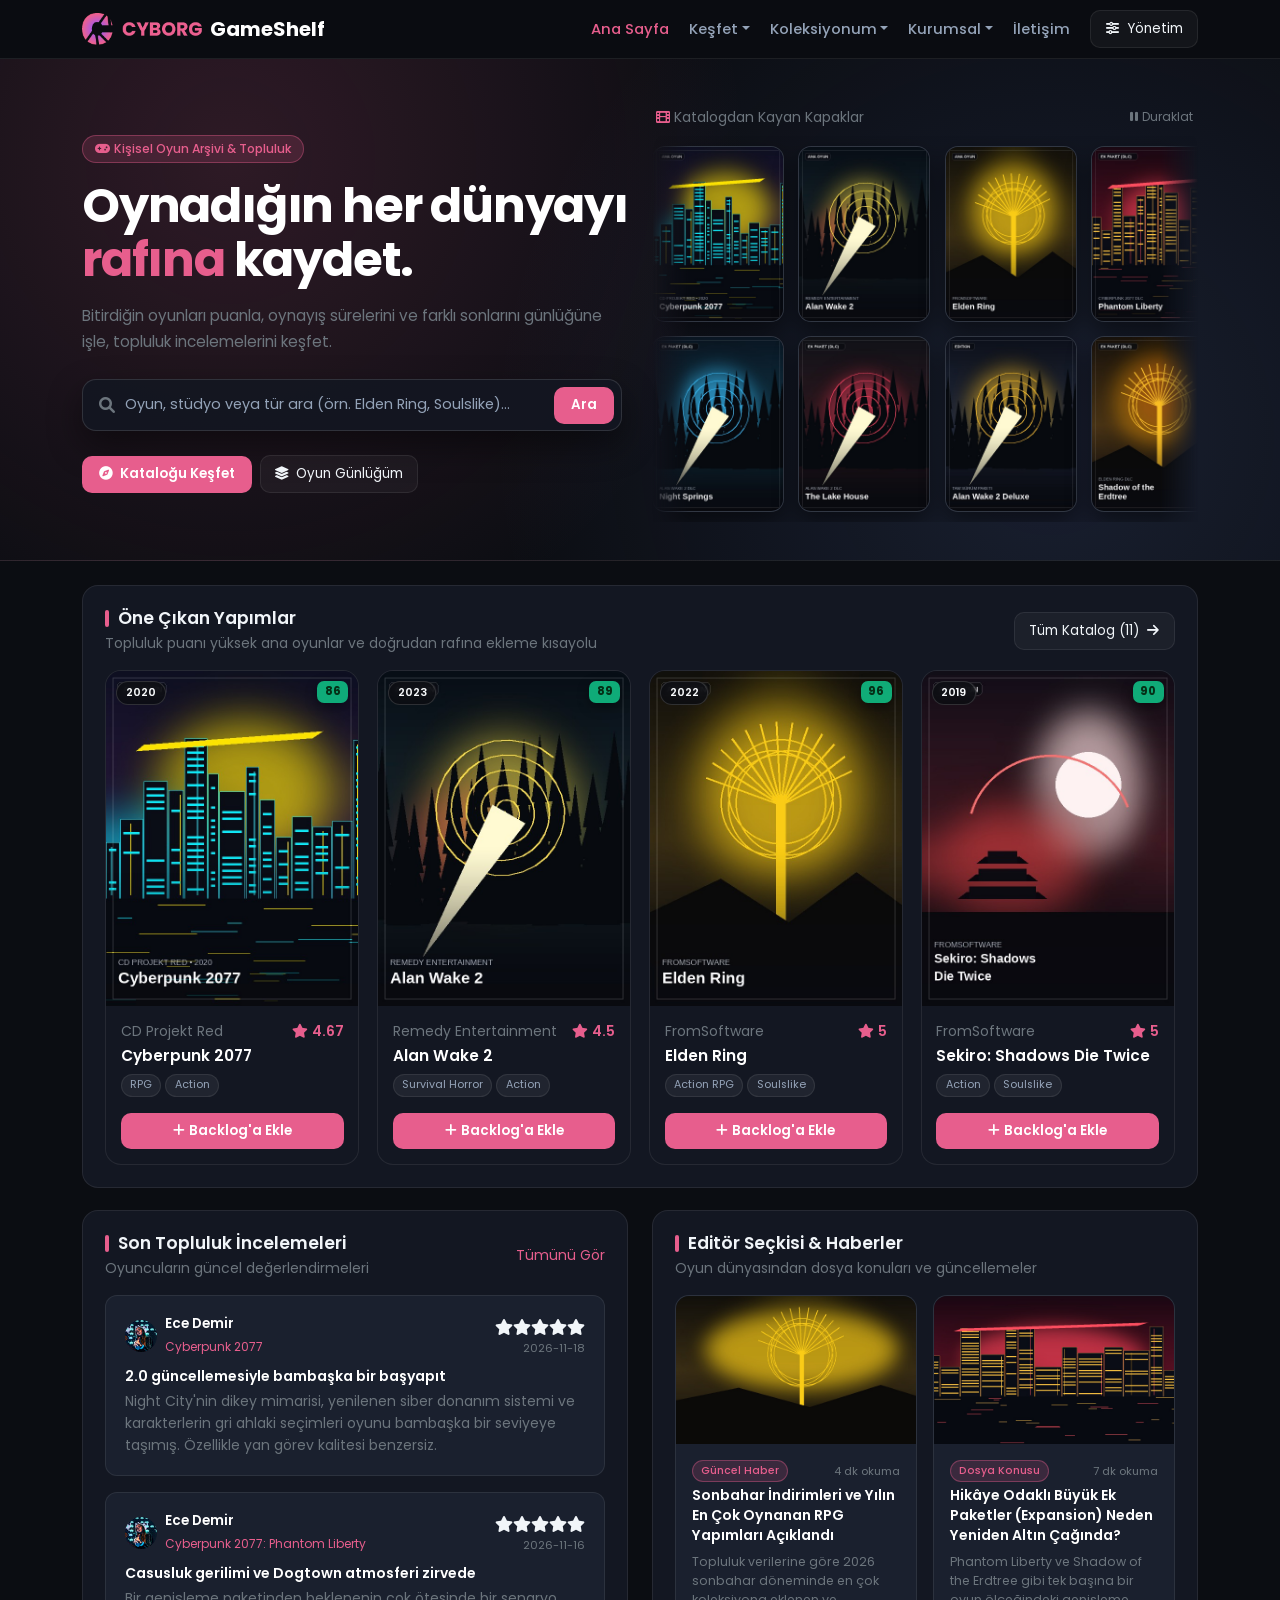
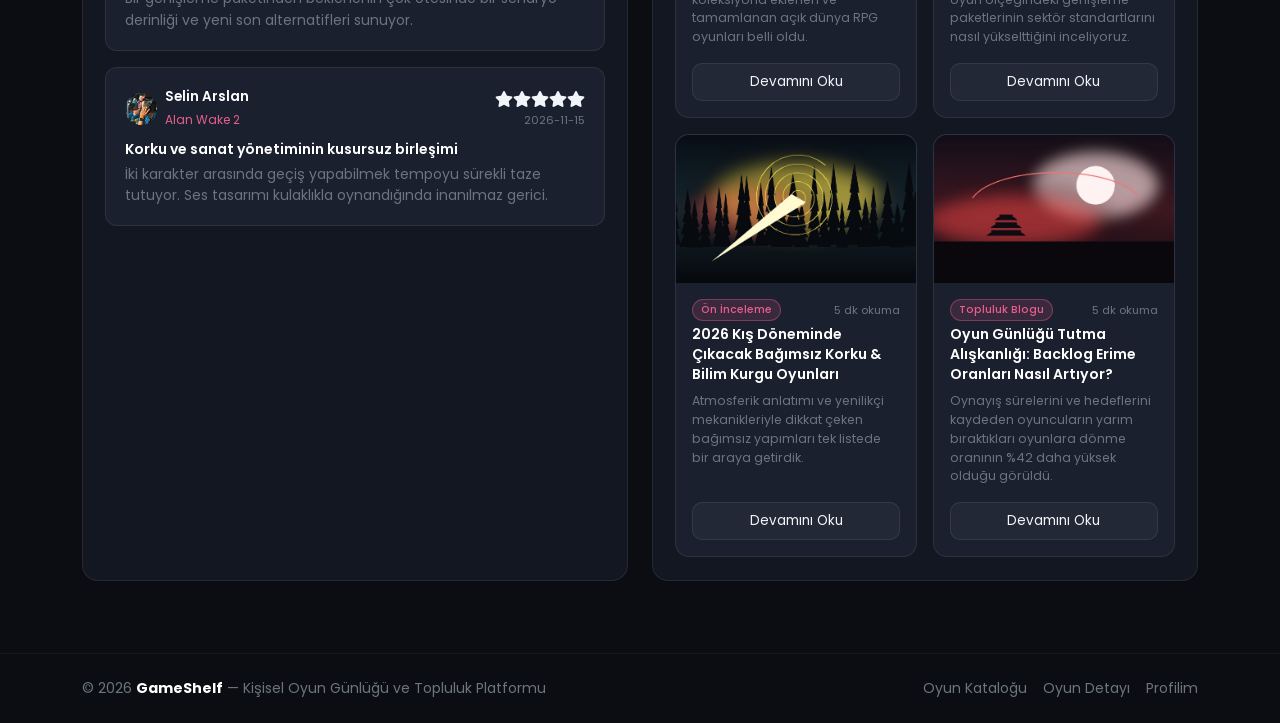
==== index.html @ 97d398b5 "v2.0: Add homepage with sliding game covers and interactive game catalog (browse) -Built the homepag" ====
<!DOCTYPE html>
<html lang="tr">
<head>
  <meta charset="UTF-8" />
  <meta name="viewport" content="width=device-width, initial-scale=1.0" />
  <title>GameShelf — Kişisel Oyun Günlüğü ve Keşif Platformu</title>
  <link rel="preconnect" href="https://fonts.googleapis.com" />
  <link rel="preconnect" href="https://fonts.gstatic.com" crossorigin />
  <link href="https://fonts.googleapis.com/css2?family=Poppins:wght@300;400;500;600;700&display=swap" rel="stylesheet" />
  <link rel="stylesheet" href="vendor/bootstrap/css/bootstrap.min.css" />
  <link rel="stylesheet" href="assets/css/fontawesome.css" />
  <link rel="stylesheet" href="css/gameshelf.css" />
</head>
<body class="gs-body">

  <!-- Üst Navigasyon (Tüm Sayfalarla Birebir Uyumlu) -->
  <nav class="navbar navbar-expand-lg gs-navbar">
    <div class="container">
      <a class="navbar-brand d-flex align-items-center gap-2 text-white fw-bold" href="index.html">
        <img src="assets/images/logo.png" alt="GameShelf" style="height: 32px;" />
        <span>GameShelf</span>
      </a>
      <button class="navbar-toggler border-secondary" type="button" data-bs-toggle="collapse" data-bs-target="#gsMainNav">
        <i class="fa fa-bars text-white"></i>
      </button>
      <div class="collapse navbar-collapse" id="gsMainNav">
        <ul class="navbar-nav ms-auto align-items-lg-center gap-lg-1">
          <li class="nav-item"><a class="nav-link active" href="index.html">Ana Sayfa</a></li>

          <li class="nav-item dropdown">
            <a class="nav-link dropdown-toggle" href="#" role="button" data-bs-toggle="dropdown">Keşfet</a>
            <ul class="dropdown-menu">
              <li><a class="dropdown-item" href="browse.html">Oyun Kataloğu</a></li>
              <li><a class="dropdown-item" href="details.html?id=1">Oyun Detay Örneği</a></li>
              <li><a class="dropdown-item" href="statistics.html">Platform İstatistikleri</a></li>
            </ul>
          </li>

          <li class="nav-item dropdown">
            <a class="nav-link dropdown-toggle" href="#" role="button" data-bs-toggle="dropdown">Koleksiyonum</a>
            <ul class="dropdown-menu">
              <li><a class="dropdown-item" href="profile.html?tab=games">Oyun Rafım (Kapaklar)</a></li>
              <li><a class="dropdown-item" href="profile.html">Profilim & İstatistikler</a></li>
            </ul>
          </li>

          <li class="nav-item dropdown">
            <a class="nav-link dropdown-toggle" href="#" role="button" data-bs-toggle="dropdown">Kurumsal</a>
            <ul class="dropdown-menu">
              <li><a class="dropdown-item" href="about.html">Hakkımızda</a></li>
              <li><a class="dropdown-item" href="mission-vision.html">Misyon & Vizyon</a></li>
              <li><a class="dropdown-item" href="announcements.html">Duyurular</a></li>
            </ul>
          </li>

          <li class="nav-item"><a class="nav-link" href="contact.html">İletişim</a></li>
          <li class="nav-item ms-lg-2">
            <a class="btn btn-sm gs-btn-outline" href="admin/index.html"><i class="fa fa-sliders me-1"></i> Yönetim</a>
          </li>
        </ul>
      </div>
    </div>
  </nav>

  <!-- HERO + KAYAN OYUN KAPAKLARI VİTRİNİ -->
  <header class="gs-home-hero">
    <div class="container">
      <div class="row align-items-center g-4">
        <!-- Sol Kolon: Başlık, Arama & Aksiyonlar -->
        <div class="col-lg-6">
          <span class="gs-badge-accent mb-3 d-inline-block">
            <i class="fa fa-gamepad me-1"></i>Kişisel Oyun Arşivi & Topluluk
          </span>
          <h1 class="gs-home-hero-title mb-3">
            Oynadığın her dünyayı <span>rafına</span> kaydet.
          </h1>
          <p class="text-secondary mb-4" style="font-size: 0.96rem; line-height: 1.7; max-width: 520px;">
            Bitirdiğin oyunları puanla, oynayış sürelerini ve farklı sonlarını günlüğüne işle, topluluk incelemelerini keşfet.
          </p>

          <!-- Hızlı Katalog Arama Çubuğu -->
          <form id="homeSearchForm" class="gs-home-search-bar mb-4">
            <i class="fa fa-search text-secondary"></i>
            <input type="text" id="homeSearchInput" placeholder="Oyun, stüdyo veya tür ara (örn. Elden Ring, Soulslike)..." />
            <button type="submit" class="btn btn-sm gs-btn-primary">Ara</button>
          </form>

          <div class="d-flex flex-wrap align-items-center gap-2">
            <a href="browse.html" class="btn gs-btn-primary">
              <i class="fa fa-compass me-2"></i>Kataloğu Keşfet
            </a>
            <a href="profile.html" class="btn gs-btn-outline">
              <i class="fa fa-layer-group me-2"></i>Oyun Günlüğüm
            </a>
          </div>
        </div>

        <!-- Sağ Kolon: Çift Sıralı Sürekli Kayan Oyun Kapakları (Sliding Covers) -->
        <div class="col-lg-6">
          <div class="d-flex justify-content-between align-items-center mb-2 px-1">
            <span class="small text-secondary"><i class="fa fa-film me-1" style="color:var(--gs-accent);"></i>Katalogdan Kayan Kapaklar</span>
            <button type="button" class="btn btn-sm btn-link text-secondary text-decoration-none p-0" id="toggleMarqueeBtn" style="font-size: 0.76rem;">
              <i class="fa fa-pause me-1"></i>Duraklat
            </button>
          </div>
          <div class="gs-marquee-showcase" id="homeMarqueeShowcase" aria-label="Kayan Oyun Kapakları">
            <div class="gs-marquee-row gs-marquee-track-left" id="marqueeRowTop"></div>
            <div class="gs-marquee-row gs-marquee-track-right" id="marqueeRowBottom"></div>
          </div>
        </div>
      </div>
    </div>
  </header>

  <!-- ANA İÇERİK -->
  <main class="container py-4">

    <!-- 1. Öne Çıkan Ana Oyunlar -->
    <section class="gs-card">
      <div class="d-flex flex-wrap justify-content-between align-items-center gap-2 mb-3">
        <div>
          <h2 class="gs-section-title mb-0">Öne Çıkan Yapımlar</h2>
          <div class="small text-secondary mt-1">Topluluk puanı yüksek ana oyunlar ve doğrudan rafına ekleme kısayolu</div>
        </div>
        <a href="browse.html" class="btn btn-sm gs-btn-outline">
          Tüm Katalog (<span id="homeTotalCatalogCount">11</span>) <i class="fa fa-arrow-right ms-1"></i>
        </a>
      </div>
      <div id="homeFeaturedGamesGrid" class="gs-catalog-grid"></div>
    </section>

    <!-- 2. Son Topluluk İncelemeleri & Güncel Haberler -->
    <div class="row g-4">
      <!-- Son Topluluk İncelemeleri -->
      <div class="col-lg-6">
        <section class="gs-card h-100 mb-0">
          <div class="d-flex justify-content-between align-items-center mb-3">
            <div>
              <h2 class="gs-section-title mb-0">Son Topluluk İncelemeleri</h2>
              <div class="small text-secondary mt-1">Oyuncuların güncel değerlendirmeleri</div>
            </div>
            <a href="details.html?id=1#reviewsSection" class="small text-decoration-none" style="color: var(--gs-accent);">Tümünü Gör</a>
          </div>
          <div id="homeRecentReviewsList" class="d-flex flex-column gap-3"></div>
        </section>
      </div>

      <!-- Oyun Dünyasından Haberler & Bloglar -->
      <div class="col-lg-6">
        <section class="gs-card h-100 mb-0">
          <div class="d-flex justify-content-between align-items-center mb-3">
            <div>
              <h2 class="gs-section-title mb-0">Editör Seçkisi & Haberler</h2>
              <div class="small text-secondary mt-1">Oyun dünyasından dosya konuları ve güncellemeler</div>
            </div>
          </div>
          <div id="homeNewsGrid" class="row g-3"></div>
        </section>
      </div>
    </div>
  </main>

  <!-- Haber / Makale Okuma Modalı -->
  <div class="gs-journal-backdrop" id="homeArticleBackdrop"></div>
  <section class="gs-journal-overlay" id="homeArticleOverlay" aria-hidden="true" style="max-width: 660px;">
    <div class="d-flex justify-content-between align-items-start gap-3 mb-3 pb-2 border-bottom border-secondary border-opacity-25">
      <div>
        <span class="gs-badge-accent mb-2 d-inline-block" id="homeArticleTag">Haber</span>
        <h2 class="h5 fw-bold text-white mb-1" id="homeArticleTitle">Başlık</h2>
        <div class="small text-secondary" id="homeArticleMeta"></div>
      </div>
      <button type="button" class="btn btn-sm gs-btn-outline" id="closeHomeArticleBtn">
        <i class="fa fa-times"></i>
      </button>
    </div>
    <img id="homeArticleImg" src="" alt="" class="w-100 rounded-3 mb-3" style="max-height: 230px; object-fit: cover;" />
    <p class="text-light small mb-0" style="line-height: 1.75;" id="homeArticleBody"></p>
  </section>

  <!-- Alt Bilgi -->
  <footer class="border-top border-secondary border-opacity-10 py-4 mt-5">
    <div class="container d-flex flex-wrap justify-content-between align-items-center gap-2 small text-secondary">
      <div>© 2026 <strong class="text-white">GameShelf</strong> — Kişisel Oyun Günlüğü ve Topluluk Platformu</div>
      <div class="d-flex gap-3">
        <a href="browse.html" class="text-secondary text-decoration-none">Oyun Kataloğu</a>
        <a href="details.html?id=1" class="text-secondary text-decoration-none">Oyun Detayı</a>
        <a href="profile.html" class="text-secondary text-decoration-none">Profilim</a>
      </div>
    </div>
  </footer>

  <script src="vendor/bootstrap/js/bootstrap.min.js"></script>
  <script src="js/services/gameShelfService.js"></script>
  <script>
    (async function initHomePage() {
      const STATUS_LABELS = {
        playing: "Playing",
        completed: "Completed",
        backlog: "Backlog",
        dropped: "Dropped"
      };

      function escapeHtml(str) {
        if (!str) return "";
        return String(str)
          .replace(/&/g, "&amp;")
          .replace(/</g, "&lt;")
          .replace(/>/g, "&gt;")
          .replace(/"/g, "&quot;");
      }

      function renderStars(score) {
        if (score === null || score === undefined) return "";
        const full = Math.floor(score);
        const half = score - full >= 0.5 ? 1 : 0;
        const empty = 5 - full - half;
        let html = '<span class="gs-stars">';
        for (let i = 0; i < full; i++) html += '<i class="fas fa-star"></i>';
        if (half) html += '<i class="fas fa-star-half-alt"></i>';
        for (let i = 0; i < empty; i++) html += '<i class="far fa-star"></i>';
        html += "</span>";
        return html;
      }

      function buildMarqueeCards(gamesList) {
        // Duplicate list twice for seamless -50% infinite loop
        const doubled = [...gamesList, ...gamesList];
        return doubled
          .map(
            (g) => `
            <a href="details.html?id=${g.id}" class="gs-marquee-cover-card" title="${escapeHtml(g.title)}">
              <img src="${g.coverImage}" alt="${escapeHtml(g.title)}" />
              <div class="gs-marquee-cover-caption">${escapeHtml(g.title)}</div>
            </a>
          `
          )
          .join("");
      }

      async function renderHome() {
        const { games, reviews, news } = await GameShelfService.getCatalogData();
        document.getElementById("homeTotalCatalogCount").textContent = games.length;

        // 1. Sliding Game Covers (Dual opposing rows)
        const topGames = games.slice(0, 6);
        const bottomGames = [...games.slice(5), ...games.slice(0, 5)];
        document.getElementById("marqueeRowTop").innerHTML = buildMarqueeCards(topGames);
        document.getElementById("marqueeRowBottom").innerHTML = buildMarqueeCards(bottomGames);

        // 2. Featured Base Games
        const featured = games.filter((g) => g.entryType === "base");
        const featuredGrid = document.getElementById("homeFeaturedGamesGrid");
        featuredGrid.innerHTML = featured
          .map((g) => {
            const genresHtml = (g.genres || [])
              .slice(0, 2)
              .map((gen) => `<span class="gs-badge-neutral" style="font-size:0.68rem; padding:0.14rem 0.52rem;">${escapeHtml(gen)}</span>`)
              .join("");
            const actionBtn = g.collectionStatus
              ? `<a href="profile.html" class="btn btn-sm gs-btn-outline w-100 mt-auto"><i class="fa fa-check me-1 text-success"></i>Rafta: ${STATUS_LABELS[g.collectionStatus] || g.collectionStatus}</a>`
              : `<button type="button" class="btn btn-sm gs-btn-primary w-100 mt-auto" data-quick-backlog="${g.id}"><i class="fa fa-plus me-1"></i>Backlog'a Ekle</button>`;

            return `
              <article class="gs-catalog-card">
                <a href="details.html?id=${g.id}" class="gs-catalog-poster-wrap">
                  <img src="${g.coverImage}" alt="${escapeHtml(g.title)}" />
                  <div class="gs-catalog-top-badges">
                    <span class="gs-catalog-type-pill">${g.releaseYear || ""}</span>
                    ${g.metacritic ? `<span class="gs-catalog-mc-pill">${g.metacritic}</span>` : ""}
                  </div>
                </a>
                <div class="gs-catalog-body">
                  <div class="d-flex justify-content-between align-items-center gap-1 mb-1">
                    <span class="small text-secondary text-truncate">${escapeHtml(g.studio || "")}</span>
                    ${g.communityAverage ? `<span class="small fw-semibold" style="color:var(--gs-accent);"><i class="fa fa-star me-1"></i>${g.communityAverage}</span>` : ""}
                  </div>
                  <a href="details.html?id=${g.id}" class="gs-catalog-title mb-2">${escapeHtml(g.title)}</a>
                  <div class="d-flex flex-wrap gap-1 mb-3">${genresHtml}</div>
                  ${actionBtn}
                </div>
              </article>
            `;
          })
          .join("");

        // 3. Recent Community Reviews
        const reviewsList = document.getElementById("homeRecentReviewsList");
        reviewsList.innerHTML = reviews
          .slice(0, 3)
          .map((rev) => {
            const gTitle = rev.game ? rev.game.title : "Oyun";
            const gLink = rev.game ? `details.html?id=${rev.game.id}` : "#";
            return `
              <article class="gs-review-card">
                <div class="d-flex justify-content-between align-items-center gap-2 mb-2">
                  <div class="d-flex align-items-center gap-2">
                    <img src="${rev.authorAvatar || "assets/images/avatar-01.jpg"}" alt="" style="width:32px; height:32px; border-radius:50%; object-fit:cover;" />
                    <div>
                      <div class="fw-semibold text-white" style="font-size:0.84rem;">${escapeHtml(rev.authorName)}</div>
                      <a href="${gLink}" class="small text-decoration-none" style="color:var(--gs-accent); font-size:0.75rem;">${escapeHtml(gTitle)}</a>
                    </div>
                  </div>
                  <div class="text-end">
                    ${rev.rating !== null ? renderStars(rev.rating) : ""}
                    <div class="text-secondary" style="font-size:0.7rem;">${escapeHtml(rev.createdAt)}</div>
                  </div>
                </div>
                ${rev.title ? `<div class="fw-semibold text-white small mb-1">${escapeHtml(rev.title)}</div>` : ""}
                <p class="small text-secondary mb-0" style="line-height:1.55;">${escapeHtml(rev.content || "")}</p>
              </article>
            `;
          })
          .join("");

        // 4. News / Editor Picks
        const newsGrid = document.getElementById("homeNewsGrid");
        newsGrid.innerHTML = news
          .slice(0, 4)
          .map(
            (item, idx) => `
            <div class="col-sm-6">
              <article class="gs-news-card">
                <img src="${item.image}" alt="${escapeHtml(item.title)}" />
                <div class="p-3 d-flex flex-column flex-grow-1">
                  <div class="d-flex justify-content-between align-items-center gap-1 mb-1">
                    <span class="gs-badge-accent" style="font-size:0.66rem; padding:0.14rem 0.5rem;">${escapeHtml(item.category)}</span>
                    <span class="text-secondary" style="font-size:0.7rem;">${escapeHtml(item.readTime || "")}</span>
                  </div>
                  <h3 class="h6 fw-semibold text-white mb-2" style="font-size:0.88rem; line-height:1.4;">${escapeHtml(item.title)}</h3>
                  <p class="small text-secondary mb-3 flex-grow-1" style="font-size:0.78rem; line-height:1.5;">${escapeHtml(item.excerpt || "")}</p>
                  <button type="button" class="btn btn-sm gs-btn-outline w-100" data-open-news="${idx}">Devamını Oku</button>
                </div>
              </article>
            </div>
          `
          )
          .join("");

        // News modal bindings
        const artBackdrop = document.getElementById("homeArticleBackdrop");
        const artOverlay = document.getElementById("homeArticleOverlay");
        function closeArt() {
          artBackdrop.classList.remove("active");
          artOverlay.classList.remove("active");
          artOverlay.setAttribute("aria-hidden", "true");
        }
        document.getElementById("closeHomeArticleBtn").addEventListener("click", closeArt);
        artBackdrop.addEventListener("click", closeArt);

        newsGrid.addEventListener("click", (e) => {
          const btn = e.target.closest("[data-open-news]");
          if (!btn) return;
          const article = news[Number(btn.dataset.openNews)];
          if (!article) return;
          document.getElementById("homeArticleTag").textContent = article.category;
          document.getElementById("homeArticleTitle").textContent = article.title;
          document.getElementById("homeArticleMeta").textContent = `${article.source} • ${article.date} • ${article.readTime}`;
          document.getElementById("homeArticleImg").src = article.image;
          document.getElementById("homeArticleBody").textContent = article.content || article.excerpt;
          artBackdrop.classList.add("active");
          artOverlay.classList.add("active");
          artOverlay.setAttribute("aria-hidden", "false");
        });
      }

      // Quick add to backlog from featured card
      document.getElementById("homeFeaturedGamesGrid").addEventListener("click", async (e) => {
        const btn = e.target.closest("[data-quick-backlog]");
        if (!btn) return;
        const gameId = Number(btn.dataset.quickBacklog);
        await GameShelfService.saveCollectionEntry(gameId, {
          status: "backlog",
          favorite: false,
          visibility: "public",
          notes: null
        });
        await renderHome();
      });

      // Pause / Resume Sliding Covers
      const marqueeShowcase = document.getElementById("homeMarqueeShowcase");
      const toggleMarqueeBtn = document.getElementById("toggleMarqueeBtn");
      toggleMarqueeBtn.addEventListener("click", () => {
        const paused = marqueeShowcase.classList.toggle("is-paused");
        toggleMarqueeBtn.innerHTML = paused
          ? '<i class="fa fa-play me-1"></i>Devam Et'
          : '<i class="fa fa-pause me-1"></i>Duraklat';
      });

      // Hero search submits directly to browse.html?q=...
      document.getElementById("homeSearchForm").addEventListener("submit", (e) => {
        e.preventDefault();
        const q = document.getElementById("homeSearchInput").value.trim();
        window.location.href = q ? `browse.html?q=${encodeURIComponent(q)}` : "browse.html";
      });

      await renderHome();
    })();
  </script>
</body>
</html>
---- css/gameshelf.css ----
:root {
  /* Sabit GameShelf Koyu Arayüz Kimliği */
  --gs-bg: #0b0d12;
  --gs-surface: #131722;
  --gs-surface-elevated: #1a202e;
  --gs-border: rgba(255, 255, 255, 0.08);
  --gs-text: #f1f5f9;
  --gs-text-muted: #94a3b8;

  /* Oyuna Özel Dinamik Renk Paleti (JS ile kapaktan güncellenir) */
  --gs-accent: #e75e8d;
  --gs-accent-rgb: 231, 94, 141;
  --gs-accent-contrast: #ffffff;
  --gs-secondary: #6c8eeb;
  --gs-secondary-rgb: 108, 142, 235;
}

* {
  box-sizing: border-box;
}

body.gs-body {
  background-color: var(--gs-bg);
  color: var(--gs-text);
  font-family: 'Poppins', -apple-system, BlinkMacSystemFont, sans-serif;
  margin: 0;
  overflow-x: hidden;
}

/* Navigasyon ve Çok Seviyeli Menü (Ders Gereksinimi 9.2) */
.gs-navbar {
  background: rgba(11, 13, 18, 0.88);
  backdrop-filter: blur(14px);
  border-bottom: 1px solid var(--gs-border);
  position: sticky;
  top: 0;
  z-index: 1030;
}

.gs-navbar .nav-link {
  color: var(--gs-text-muted) !important;
  font-weight: 500;
  font-size: 0.92rem;
  transition: color 0.2s ease;
}

.gs-navbar .nav-link:hover,
.gs-navbar .nav-link.active {
  color: var(--gs-accent) !important;
}

.gs-navbar .dropdown-menu {
  background: var(--gs-surface-elevated);
  border: 1px solid var(--gs-border);
  border-radius: 12px;
  padding: 0.5rem;
}

.gs-navbar .dropdown-item {
  color: var(--gs-text);
  border-radius: 8px;
  font-size: 0.88rem;
  padding: 0.5rem 0.85rem;
}

.gs-navbar .dropdown-item:hover {
  background: rgba(var(--gs-accent-rgb), 0.16);
  color: var(--gs-accent);
}

/* Oyun Test Seçici Barı (Prototip Kolaylığı) */
.gs-game-switcher {
  background: var(--gs-surface);
  border-bottom: 1px solid var(--gs-border);
  padding: 0.55rem 0;
  font-size: 0.82rem;
}

.gs-switch-pill {
  background: var(--gs-surface-elevated);
  color: var(--gs-text-muted);
  border: 1px solid var(--gs-border);
  border-radius: 999px;
  padding: 0.25rem 0.85rem;
  cursor: pointer;
  transition: all 0.2s ease;
}

.gs-switch-pill.active,
.gs-switch-pill:hover {
  background: rgba(var(--gs-accent-rgb), 0.18);
  border-color: var(--gs-accent);
  color: var(--gs-accent);
}

/* HERO, WINDOWS SLIDESHOW & STORE LINKLI POSTER */
.gs-hero {
  position: relative;
  min-height: 390px;
  display: flex;
  align-items: flex-end;
  overflow: visible;
  border-bottom: 1px solid rgba(var(--gs-accent-rgb), 0.35);
  padding-top: 2.35rem;
  padding-bottom: 2.1rem;
  transition: min-height 0.55s cubic-bezier(0.22, 1, 0.36, 1),
              padding-top 0.55s cubic-bezier(0.22, 1, 0.36, 1),
              padding-bottom 0.55s cubic-bezier(0.22, 1, 0.36, 1);
  z-index: 10;
}

/* Mouse 1 saniye boyunca hero üzerinde tutulursa yukarı-aşağı genişler */
.gs-hero.is-expanded-hover {
  min-height: 555px;
  padding-top: 3.35rem;
  padding-bottom: 2.9rem;
}

.gs-hero-bg-clip {
  position: absolute;
  inset: 0;
  overflow: hidden;
  z-index: 1;
}

.gs-hero-bg {
  position: absolute;
  inset: -45px 0;
  will-change: transform;
  transform: translate3d(0, 0, 0);
  z-index: 1;
}

/* Windows Slayt Gösterisi: Normalde sabit, geçiş anında position X ile kayar */
.gs-hero-slide {
  position: absolute;
  inset: 0;
  background-size: cover;
  background-position: center 28%;
  background-repeat: no-repeat;
  filter: brightness(0.45) saturate(1.1);
  opacity: 0;
  transform: translate3d(0, 0, 0);
  pointer-events: none;
  z-index: 1;
}

.gs-hero-slide.is-current {
  opacity: 1;
  transform: translate3d(0, 0, 0);
  z-index: 2;
}

.gs-hero-slide.is-sliding {
  transition: transform 0.85s cubic-bezier(0.25, 0.9, 0.3, 1), opacity 0.85s ease;
}

.gs-hero.is-expanded-hover .gs-hero-slide {
  filter: brightness(0.64) saturate(1.15);
  transition: filter 0.45s ease;
}

.gs-hero.is-expanded-hover .gs-hero-slide.is-sliding {
  transition: transform 0.85s cubic-bezier(0.25, 0.9, 0.3, 1), opacity 0.85s ease, filter 0.45s ease;
}

/* Minimal Sağ ve Sol Geçiş Okları */
.gs-hero-arrow {
  position: absolute;
  top: 50%;
  transform: translateY(-50%);
  width: 36px;
  height: 52px;
  border: 1px solid rgba(255, 255, 255, 0.14);
  background: rgba(11, 13, 18, 0.36);
  backdrop-filter: blur(6px);
  color: rgba(255, 255, 255, 0.72);
  border-radius: 10px;
  display: flex;
  align-items: center;
  justify-content: center;
  font-size: 0.95rem;
  cursor: pointer;
  z-index: 5;
  opacity: 0.42;
  transition: opacity 0.25s ease, background-color 0.25s ease, border-color 0.25s ease, color 0.25s ease;
}

.gs-hero:hover .gs-hero-arrow {
  opacity: 0.88;
}

.gs-hero-arrow:hover {
  opacity: 1 !important;
  background: rgba(11, 13, 18, 0.8);
  border-color: var(--gs-accent);
  color: var(--gs-accent);
}

.gs-hero-arrow.prev {
  left: 0.85rem;
}

.gs-hero-arrow.next {
  right: 0.85rem;
}

.gs-hero-overlay {
  position: absolute;
  inset: 0;
  background:
    radial-gradient(circle at 22% 35%, rgba(var(--gs-accent-rgb), 0.25), transparent 58%),
    linear-gradient(180deg, rgba(11, 13, 18, 0.18) 0%, rgba(11, 13, 18, 0.74) 76%, var(--gs-bg) 100%);
  z-index: 2;
  pointer-events: none;
  transition: opacity 0.45s ease;
}

.gs-hero.is-expanded-hover .gs-hero-overlay {
  opacity: 0.72;
}

.gs-hero-content {
  position: relative;
  z-index: 4;
  width: 100%;
}

/* Oyun Adıyla Hizalı, Üzerine Gelince Store Linklerini Gösteren Kapak Posteri */
.gs-poster-overlap-col {
  position: relative;
  z-index: 15;
}

.gs-poster-wrapper {
  position: relative;
  margin-top: -10px;
  margin-bottom: -158px;
  width: 248px;
  max-width: 100%;
  aspect-ratio: 3 / 4;
  border-radius: 18px;
  overflow: hidden;
  border: 2px solid rgba(var(--gs-accent-rgb), 0.65);
  box-shadow:
    0 24px 54px rgba(0, 0, 0, 0.8),
    0 0 0 5px rgba(11, 13, 18, 0.74),
    0 0 34px rgba(var(--gs-accent-rgb), 0.26);
  background: var(--gs-surface);
  will-change: transform;
  transition: transform 0.35s ease, border-color 0.28s ease;
}

.gs-poster-img {
  width: 100%;
  height: 100%;
  object-fit: cover;
  display: block;
  transition: opacity 0.28s ease, filter 0.28s ease, transform 0.35s ease;
}

.gs-poster-wrapper:hover {
  border-color: var(--gs-accent);
}

.gs-poster-wrapper:hover .gs-poster-img {
  opacity: 0.24;
  filter: blur(1.5px) brightness(0.6);
  transform: scale(1.03);
}

/* Kapak Posteri Üzerinde Yukarıdan Aşağıya Mağaza Linkleri */
.gs-poster-store-overlay {
  position: absolute;
  inset: 0;
  display: flex;
  flex-direction: column;
  justify-content: center;
  align-items: stretch;
  gap: 0.48rem;
  padding: 1rem;
  background: linear-gradient(180deg, rgba(11, 13, 18, 0.55) 0%, rgba(11, 13, 18, 0.82) 100%);
  opacity: 0;
  visibility: hidden;
  transform: translateY(-6px);
  transition: opacity 0.26s ease, visibility 0.26s ease, transform 0.26s ease;
  z-index: 3;
}

.gs-poster-wrapper:hover .gs-poster-store-overlay {
  opacity: 1;
  visibility: visible;
  transform: translateY(0);
}

.gs-store-overlay-title {
  font-size: 0.7rem;
  text-transform: uppercase;
  letter-spacing: 0.08em;
  color: var(--gs-text-muted);
  text-align: center;
  margin-bottom: 0.15rem;
}

.gs-store-link-btn {
  display: flex;
  align-items: center;
  justify-content: center;
  gap: 0.55rem;
  padding: 0.46rem 0.75rem;
  border-radius: 10px;
  background: rgba(255, 255, 255, 0.08);
  border: 1px solid rgba(255, 255, 255, 0.16);
  color: #f8fafc;
  font-size: 0.8rem;
  font-weight: 500;
  text-decoration: none;
  transition: background 0.2s ease, border-color 0.2s ease, color 0.2s ease, transform 0.16s ease;
}

.gs-store-link-btn:hover {
  background: var(--gs-accent);
  border-color: var(--gs-accent);
  color: var(--gs-accent-contrast);
  transform: translateY(-1px);
}

/* Poster Alt Yarısının Sağında Kalan Etiket + Tarih ve Sağ Aksiyon Şeridi */
.gs-subhero-strip {
  position: relative;
  z-index: 8;
  padding-top: 1.05rem;
  padding-bottom: 1.25rem;
  border-bottom: 1px solid var(--gs-border);
  background: linear-gradient(180deg, rgba(19, 23, 34, 0.58) 0%, rgba(11, 13, 18, 0) 100%);
}

.gs-subhero-inner {
  min-height: 122px;
  display: flex;
  flex-direction: column;
  justify-content: center;
}

/* Etiketler tarihe göre daha soluk ve küçük */
.gs-faded-tag {
  background: rgba(255, 255, 255, 0.025);
  color: rgba(154, 168, 188, 0.76);
  border: 1px solid rgba(255, 255, 255, 0.055);
  border-radius: 7px;
  padding: 0.15rem 0.48rem;
  font-size: 0.67rem;
  font-weight: 400;
  line-height: 1.3;
  letter-spacing: 0.01em;
  transition: border-color 0.2s ease, color 0.2s ease, background-color 0.2s ease;
}

.gs-faded-tag:hover {
  border-color: rgba(var(--gs-accent-rgb), 0.35);
  color: #dbe4f0;
  background: rgba(var(--gs-accent-rgb), 0.07);
}

.gs-faded-tag.is-genre {
  color: rgba(203, 213, 225, 0.82);
  border-color: rgba(var(--gs-accent-rgb), 0.18);
  background: rgba(var(--gs-accent-rgb), 0.05);
}

/* Etiketlerle karışmayan belirgin Tam Çıkış Tarihi satırı */
.gs-release-inline-bar {
  display: inline-flex;
  align-items: center;
  gap: 0.48rem;
  padding: 0.34rem 0.78rem;
  border-radius: 9px;
  background: rgba(255, 255, 255, 0.045);
  border: 1px solid rgba(var(--gs-accent-rgb), 0.28);
  font-size: 0.84rem;
  color: #cbd5e1;
  margin: 0.42rem 0;
}

.gs-release-inline-bar strong {
  color: #ffffff;
  font-weight: 600;
  letter-spacing: 0.01em;
}

/* Subhero Sağ Tarafındaki Minimal Puanlama & Aksiyon Kartı */
.gs-minimal-rating-card {
  background: var(--gs-surface);
  border: 1px solid var(--gs-border);
  border-radius: 14px;
  padding: 0.88rem 1.05rem;
}

.gs-rating-metrics {
  display: flex;
  align-items: center;
  justify-content: space-between;
  gap: 0.75rem;
  padding-bottom: 0.72rem;
  margin-bottom: 0.72rem;
  border-bottom: 1px solid var(--gs-border);
}

@media (max-width: 767.98px) {
  .gs-poster-wrapper {
    margin: 0 auto;
    width: 210px;
  }
  .gs-subhero-inner {
    min-height: auto;
  }
}

/* Hero içindeki kompakt Oyun Hakkında açıklaması */
.gs-hero-description {
  color: #dbe4f0;
  font-size: 0.93rem;
  line-height: 1.65;
  max-width: 620px;
  text-shadow: 0 1px 8px rgba(0, 0, 0, 0.65);
}

.gs-parent-game-pill {
  display: inline-flex;
  align-items: center;
  gap: 0.45rem;
  padding: 0.26rem 0.72rem;
  border-radius: 999px;
  background: rgba(11, 13, 18, 0.68);
  border: 1px solid rgba(var(--gs-accent-rgb), 0.45);
  color: #f8fafc;
  font-size: 0.76rem;
  text-decoration: none;
  margin-bottom: 0.6rem;
  transition: background 0.2s ease, border-color 0.2s ease;
}

.gs-parent-game-pill:hover {
  background: rgba(var(--gs-accent-rgb), 0.22);
  border-color: var(--gs-accent);
  color: #fff;
}

/* Hero Slideshow Gösterge Noktaları */
.gs-hero-dots {
  display: inline-flex;
  align-items: center;
  gap: 0.4rem;
  margin-top: 0.75rem;
}

.gs-hero-dot {
  width: 18px;
  height: 3.5px;
  border-radius: 999px;
  border: none;
  background: rgba(255, 255, 255, 0.25);
  padding: 0;
  cursor: pointer;
  transition: width 0.25s ease, background-color 0.25s ease;
}

.gs-hero-dot.active {
  width: 32px;
  background: var(--gs-accent);
}

/* Sola Kaydırılmış Fragman Cebi & Düzeltilmiş Lightbox Modal Player */
.gs-trailer-backdrop {
  position: fixed;
  inset: 0;
  background: rgba(5, 7, 11, 0.84);
  backdrop-filter: blur(8px);
  opacity: 0;
  visibility: hidden;
  transition: opacity 0.28s ease, visibility 0.28s ease;
  z-index: 1050;
}

.gs-trailer-backdrop.active {
  opacity: 1;
  visibility: visible;
}

.gs-trailer-pocket {
  position: absolute;
  width: 224px;
  aspect-ratio: 16 / 9;
  border-radius: 14px;
  overflow: hidden;
  background: #07090d;
  border: 2px solid rgba(var(--gs-accent-rgb), 0.62);
  box-shadow: 0 14px 34px rgba(0, 0, 0, 0.65), 0 0 22px rgba(var(--gs-accent-rgb), 0.22);
  cursor: pointer;
  z-index: 25;
  transition:
    width 0.32s cubic-bezier(0.22, 1, 0.36, 1),
    transform 0.32s cubic-bezier(0.22, 1, 0.36, 1),
    box-shadow 0.32s ease,
    border-color 0.25s ease;
}

.gs-trailer-pocket:not(.is-expanded):hover {
  width: 300px;
  transform: translateY(-4px);
  border-color: var(--gs-accent);
  box-shadow: 0 20px 44px rgba(0, 0, 0, 0.78), 0 0 32px rgba(var(--gs-accent-rgb), 0.38);
}

.gs-trailer-pocket.is-expanded {
  position: fixed !important;
  top: 50% !important;
  left: 50% !important;
  right: auto !important;
  bottom: auto !important;
  transform: translate(-50%, -50%) !important;
  width: min(68vw, 960px) !important;
  max-width: 92vw;
  border-radius: 18px;
  border-color: var(--gs-accent);
  box-shadow: 0 30px 80px rgba(0, 0, 0, 0.92), 0 0 48px rgba(var(--gs-accent-rgb), 0.34);
  cursor: default;
  z-index: 1065 !important;
}

.gs-trailer-pocket video {
  width: 100%;
  height: 100%;
  object-fit: cover;
  display: block;
  background: #000;
}

.gs-trailer-pocket.is-expanded video {
  object-fit: contain;
}

.gs-trailer-badge {
  position: absolute;
  left: 0.6rem;
  bottom: 0.55rem;
  right: 0.6rem;
  display: flex;
  align-items: center;
  justify-content: space-between;
  gap: 0.4rem;
  padding: 0.26rem 0.58rem;
  border-radius: 8px;
  background: rgba(11, 13, 18, 0.78);
  backdrop-filter: blur(6px);
  border: 1px solid rgba(255, 255, 255, 0.1);
  color: #f8fafc;
  font-size: 0.72rem;
  pointer-events: none;
  transition: opacity 0.2s ease;
}

.gs-trailer-pocket.is-expanded .gs-trailer-badge {
  opacity: 0;
  visibility: hidden;
}

.gs-trailer-close {
  position: absolute;
  top: 0.75rem;
  right: 0.75rem;
  width: 36px;
  height: 36px;
  border-radius: 50%;
  border: 1px solid rgba(255, 255, 255, 0.25);
  background: rgba(11, 13, 18, 0.88);
  color: #fff;
  display: none;
  align-items: center;
  justify-content: center;
  cursor: pointer;
  z-index: 1070;
  transition: background 0.2s ease, border-color 0.2s ease;
}

.gs-trailer-close:hover {
  background: var(--gs-accent);
  border-color: var(--gs-accent);
  color: var(--gs-accent-contrast);
}

.gs-trailer-pocket.is-expanded .gs-trailer-close {
  display: flex;
}

@media (max-width: 991.98px) {
  .gs-trailer-pocket:not(.is-expanded) {
    position: static !important;
    width: 100%;
    max-width: 340px;
    margin: 1rem auto 0;
  }
}

.gs-hero-info {
  will-change: transform;
}

.gs-game-title {
  font-size: clamp(1.75rem, 3.2vw, 2.65rem);
  font-weight: 700;
  letter-spacing: -0.02em;
  line-height: 1.08;
  margin-top: 0;
}

.gs-badge-accent {
  background: rgba(var(--gs-accent-rgb), 0.16);
  color: var(--gs-accent);
  border: 1px solid rgba(var(--gs-accent-rgb), 0.38);
  border-radius: 999px;
  padding: 0.25rem 0.72rem;
  font-size: 0.76rem;
  font-weight: 500;
}

.gs-badge-neutral {
  background: rgba(255, 255, 255, 0.06);
  color: var(--gs-text-muted);
  border: 1px solid var(--gs-border);
  border-radius: 999px;
  padding: 0.25rem 0.72rem;
  font-size: 0.76rem;
}

.gs-btn-primary {
  background: var(--gs-accent);
  color: var(--gs-accent-contrast);
  border: none;
  border-radius: 10px;
  padding: 0.52rem 1.05rem;
  font-weight: 600;
  font-size: 0.84rem;
  transition: transform 0.18s ease, box-shadow 0.2s ease, filter 0.2s ease;
}

.gs-btn-primary:hover {
  filter: brightness(1.08);
  transform: translateY(-1px);
  box-shadow: 0 8px 24px rgba(var(--gs-accent-rgb), 0.36);
  color: var(--gs-accent-contrast);
}

.gs-btn-outline {
  background: rgba(255, 255, 255, 0.04);
  color: var(--gs-text);
  border: 1px solid var(--gs-border);
  border-radius: 10px;
  padding: 0.5rem 0.9rem;
  font-size: 0.84rem;
  transition: all 0.2s ease;
}

.gs-btn-outline:hover,
.gs-btn-outline.active {
  border-color: var(--gs-accent);
  color: var(--gs-accent);
  background: rgba(var(--gs-accent-rgb), 0.12);
}

/* Oyun Günlüğüm Özet Cebi & Arkaya Yedirilen Bulanık Durum Simgesi */
.gs-journal-summary-pocket {
  position: relative;
  overflow: hidden;
}

.gs-journal-summary-content {
  position: relative;
  z-index: 2;
}

.gs-journal-watermark {
  position: absolute;
  right: -16px;
  bottom: -24px;
  font-size: 8.4rem;
  line-height: 1;
  color: var(--gs-accent);
  opacity: 0.17;
  filter: blur(3.8px);
  transform: rotate(-14deg) scale(1.04);
  pointer-events: none;
  user-select: none;
  z-index: 1;
  transition: opacity 0.35s ease, transform 0.35s ease, color 0.35s ease;
}

/* Özgün GameShelf Telemetri & Metacritic Segmenti */
.gs-telemetry-deck {
  display: grid;
  grid-template-columns: 245px 1fr;
  gap: 1rem;
  margin-bottom: 1.35rem;
}

@media (max-width: 991.98px) {
  .gs-telemetry-deck {
    grid-template-columns: 1fr;
  }
}

.gs-telemetry-score-box {
  background: var(--gs-surface);
  border: 1px solid var(--gs-border);
  border-radius: 16px;
  padding: 1rem 1.15rem;
  display: flex;
  flex-direction: column;
  justify-content: space-between;
  gap: 0.75rem;
}

.gs-metacritic-badge {
  display: inline-flex;
  align-items: center;
  justify-content: center;
  min-width: 44px;
  height: 44px;
  padding: 0 0.55rem;
  border-radius: 10px;
  font-weight: 700;
  font-size: 1.15rem;
  color: #fff;
}

.gs-metacritic-badge.is-high {
  background: #16a34a;
  box-shadow: 0 6px 18px rgba(22, 163, 74, 0.32);
}

.gs-metacritic-badge.is-mid {
  background: #d97706;
  box-shadow: 0 6px 18px rgba(217, 119, 6, 0.32);
}

.gs-metacritic-badge.is-low {
  background: #dc2626;
}

.gs-hist-bars {
  display: flex;
  align-items: flex-end;
  justify-content: space-between;
  gap: 4px;
  height: 44px;
  padding-top: 4px;
  border-bottom: 1px solid rgba(255, 255, 255, 0.1);
}

.gs-hist-bar {
  flex: 1;
  min-height: 3px;
  border-radius: 3px 3px 0 0;
  background: var(--gs-accent);
  opacity: 0.85;
  transition: height 0.35s ease, opacity 0.2s ease;
}

.gs-hist-bar:hover {
  opacity: 1;
}

.gs-telemetry-right-stack {
  display: flex;
  flex-direction: column;
  gap: 0.75rem;
}

.gs-telemetry-capsules {
  display: grid;
  grid-template-columns: repeat(3, 1fr);
  gap: 0.65rem;
}

@media (max-width: 575.98px) {
  .gs-telemetry-capsules {
    grid-template-columns: repeat(2, 1fr);
  }
}

.gs-capsule-chip {
  background: var(--gs-surface);
  border: 1px solid var(--gs-border);
  border-radius: 12px;
  padding: 0.65rem 0.8rem;
  display: flex;
  align-items: center;
  gap: 0.65rem;
}

.gs-capsule-icon {
  width: 32px;
  height: 32px;
  border-radius: 9px;
  background: rgba(var(--gs-accent-rgb), 0.12);
  color: var(--gs-accent);
  display: flex;
  align-items: center;
  justify-content: center;
  font-size: 0.85rem;
  flex-shrink: 0;
}

.gs-playtime-ribbon {
  background: linear-gradient(90deg, rgba(var(--gs-accent-rgb), 0.12) 0%, var(--gs-surface) 100%);
  border: 1px solid rgba(var(--gs-accent-rgb), 0.26);
  border-radius: 12px;
  padding: 0.65rem 0.9rem;
  display: flex;
  flex-wrap: wrap;
  align-items: center;
  justify-content: space-between;
  gap: 0.75rem;
}

.gs-playtime-chip {
  display: inline-flex;
  align-items: center;
  gap: 0.45rem;
  font-size: 0.8rem;
  color: var(--gs-text-muted);
}

.gs-playtime-chip strong {
  color: #fff;
  font-weight: 600;
}

/* Sağ Sütun: Editions, DLC (Yatay Kaydırmalı) & Öne Çıkan Yorum Sekmeleri */
.gs-editions-dlcs-wrap {
  display: flex;
  flex-direction: column;
  gap: 1.15rem;
  margin-bottom: 1.35rem;
  width: 100%;
}

.gs-addon-group-card {
  background: var(--gs-surface);
  border: 1px solid var(--gs-border);
  border-radius: 16px;
  padding: 1.15rem 1.25rem;
  width: 100%;
}

.gs-addon-slider-wrap {
  position: relative;
  display: flex;
  align-items: center;
  gap: 0.45rem;
}

.gs-addon-covers-row {
  display: flex;
  flex-wrap: nowrap;
  gap: 0.75rem;
  overflow-x: auto;
  scroll-behavior: smooth;
  scroll-snap-type: x mandatory;
  scrollbar-width: thin;
  scrollbar-color: rgba(var(--gs-accent-rgb), 0.45) rgba(255, 255, 255, 0.04);
  padding-bottom: 0.35rem;
  width: 100%;
}

.gs-addon-covers-row::-webkit-scrollbar {
  height: 5px;
}

.gs-addon-covers-row::-webkit-scrollbar-track {
  background: rgba(255, 255, 255, 0.04);
  border-radius: 999px;
}

.gs-addon-covers-row::-webkit-scrollbar-thumb {
  background: rgba(var(--gs-accent-rgb), 0.48);
  border-radius: 999px;
}

.gs-addon-scroll-btn {
  width: 26px;
  height: 56px;
  border-radius: 8px;
  border: 1px solid var(--gs-border);
  background: var(--gs-surface-elevated);
  color: var(--gs-text-muted);
  display: inline-flex;
  align-items: center;
  justify-content: center;
  cursor: pointer;
  flex-shrink: 0;
  font-size: 0.72rem;
  transition: border-color 0.2s ease, color 0.2s ease, background 0.2s ease;
}

.gs-addon-scroll-btn:hover {
  border-color: var(--gs-accent);
  color: var(--gs-accent);
  background: rgba(var(--gs-accent-rgb), 0.14);
}

.gs-addon-cover-card {
  position: relative;
  flex: 0 0 112px;
  width: 112px;
  aspect-ratio: 3 / 4;
  border-radius: 12px;
  overflow: hidden;
  scroll-snap-align: start;
  border: 1px solid var(--gs-border);
  background: var(--gs-surface-elevated);
  text-decoration: none;
  display: block;
  transition: transform 0.22s ease, border-color 0.22s ease, box-shadow 0.22s ease;
}

.gs-addon-cover-card:hover {
  transform: translateY(-3px);
  border-color: var(--gs-accent);
  box-shadow: 0 10px 22px rgba(0, 0, 0, 0.6), 0 0 15px rgba(var(--gs-accent-rgb), 0.25);
}

.gs-addon-cover-card img {
  width: 100%;
  height: 100%;
  object-fit: cover;
  display: block;
  transition: transform 0.3s ease, filter 0.25s ease;
}

.gs-addon-cover-card:hover img {
  transform: scale(1.06);
  filter: brightness(0.42);
}

.gs-addon-hover-label {
  position: absolute;
  inset: 0;
  padding: 0.6rem;
  display: flex;
  flex-direction: column;
  justify-content: flex-end;
  background: linear-gradient(180deg, rgba(11, 13, 18, 0.15) 0%, rgba(11, 13, 18, 0.92) 100%);
  opacity: 0;
  transition: opacity 0.22s ease;
}

.gs-addon-cover-card:hover .gs-addon-hover-label {
  opacity: 1;
}

/* Sağ Sütun: Öne Çıkan En İyi 2-3 Yorum (Sekmeli) */
.gs-featured-reviews-pocket {
  background: linear-gradient(165deg, rgba(var(--gs-accent-rgb), 0.08) 0%, var(--gs-surface) 58%);
  border: 1px solid rgba(var(--gs-accent-rgb), 0.32);
  border-radius: 16px;
  padding: 1.2rem 1.25rem;
  margin-bottom: 1.35rem;
  width: 100%;
  box-shadow: 0 12px 30px rgba(0, 0, 0, 0.35);
}

.gs-featured-review-tabs {
  display: flex;
  gap: 0.4rem;
  overflow-x: auto;
  scrollbar-width: none;
  margin-bottom: 0.85rem;
  padding-bottom: 0.15rem;
}

.gs-featured-review-tabs::-webkit-scrollbar {
  display: none;
}

.gs-featured-tab-btn {
  flex: 1 1 0;
  min-width: 84px;
  display: flex;
  align-items: center;
  justify-content: center;
  gap: 0.35rem;
  padding: 0.42rem 0.55rem;
  border-radius: 10px;
  border: 1px solid var(--gs-border);
  background: var(--gs-surface-elevated);
  color: var(--gs-text-muted);
  font-size: 0.74rem;
  font-weight: 600;
  cursor: pointer;
  white-space: nowrap;
  transition: all 0.2s ease;
}

.gs-featured-tab-btn:hover {
  border-color: rgba(var(--gs-accent-rgb), 0.55);
  color: #fff;
}

.gs-featured-tab-btn.active {
  background: rgba(var(--gs-accent-rgb), 0.18);
  border-color: var(--gs-accent);
  color: #fff;
  box-shadow: 0 4px 14px rgba(var(--gs-accent-rgb), 0.22);
}

.gs-featured-tab-pane {
  display: none;
  background: var(--gs-surface-elevated);
  border: 1px solid rgba(255, 255, 255, 0.07);
  border-radius: 12px;
  padding: 0.95rem 1rem;
  animation: gsFadePane 0.22s ease;
}

.gs-featured-tab-pane.active {
  display: block;
}

@keyframes gsFadePane {
  from { opacity: 0; transform: translateY(4px); }
  to { opacity: 1; transform: translateY(0); }
}

/* Steam Tarzı Yatay Vitrin Satırları (Benzer Oyunlar, Oyun Blogları, Daha Fazla İçerik) */
.gs-showcase-section {
  background: var(--gs-surface);
  border: 1px solid var(--gs-border);
  border-radius: 16px;
  padding: 1.25rem 1.35rem;
  margin-top: 1.35rem;
}

.gs-showcase-header {
  display: flex;
  align-items: center;
  justify-content: space-between;
  gap: 0.75rem;
  margin-bottom: 0.95rem;
}

.gs-carousel-shell {
  position: relative;
  display: flex;
  align-items: center;
  gap: 0.65rem;
}

.gs-carousel-track {
  display: flex;
  gap: 0.95rem;
  overflow-x: auto;
  scroll-behavior: smooth;
  scrollbar-width: none;
  padding: 0.2rem 0.1rem;
  flex: 1;
}

.gs-carousel-track::-webkit-scrollbar {
  display: none;
}

.gs-carousel-nav-btn {
  width: 34px;
  height: 76px;
  border-radius: 10px;
  border: 1px solid var(--gs-border);
  background: var(--gs-surface-elevated);
  color: var(--gs-text-muted);
  display: flex;
  align-items: center;
  justify-content: center;
  cursor: pointer;
  flex-shrink: 0;
  transition: border-color 0.2s ease, color 0.2s ease, background 0.2s ease;
}

.gs-carousel-nav-btn:hover {
  border-color: var(--gs-accent);
  color: var(--gs-accent);
  background: rgba(var(--gs-accent-rgb), 0.12);
}

.gs-showcase-card {
  flex: 0 0 258px;
  background: var(--gs-surface-elevated);
  border: 1px solid var(--gs-border);
  border-radius: 12px;
  overflow: hidden;
  text-decoration: none;
  color: var(--gs-text);
  display: flex;
  flex-direction: column;
  cursor: pointer;
  transition: transform 0.22s ease, border-color 0.22s ease, box-shadow 0.22s ease;
}

.gs-showcase-card:hover {
  transform: translateY(-3px);
  border-color: var(--gs-accent);
  box-shadow: 0 12px 26px rgba(0, 0, 0, 0.55);
  color: #fff;
}

.gs-showcase-thumb {
  position: relative;
  width: 100%;
  aspect-ratio: 16 / 9;
  overflow: hidden;
  background: #090b10;
}

.gs-showcase-thumb img {
  width: 100%;
  height: 100%;
  object-fit: cover;
  display: block;
  transition: transform 0.3s ease;
}

.gs-showcase-card:hover .gs-showcase-thumb img {
  transform: scale(1.05);
}

.gs-showcase-pill {
  position: absolute;
  top: 0.5rem;
  left: 0.5rem;
  padding: 0.16rem 0.52rem;
  border-radius: 6px;
  background: rgba(11, 13, 18, 0.82);
  backdrop-filter: blur(4px);
  border: 1px solid rgba(255, 255, 255, 0.12);
  font-size: 0.68rem;
  color: var(--gs-accent);
  font-weight: 500;
}

.gs-showcase-footer {
  padding: 0.72rem 0.82rem;
  display: flex;
  flex-direction: column;
  justify-content: space-between;
  flex: 1;
  gap: 0.35rem;
}

/* Sayfa Ortasında Açılan Oyun Günlüğü, Puanlama & İnceleme Overlay Modalı */
.gs-journal-backdrop {
  position: fixed;
  inset: 0;
  background: rgba(5, 7, 11, 0.78);
  backdrop-filter: blur(7px);
  opacity: 0;
  visibility: hidden;
  transition: opacity 0.26s ease, visibility 0.26s ease;
  z-index: 1040;
}

.gs-journal-backdrop.active {
  opacity: 1;
  visibility: visible;
}

.gs-journal-overlay {
  position: fixed;
  top: 50%;
  left: 50%;
  transform: translate(-50%, -50%) scale(0.95);
  width: min(880px, 94vw);
  max-height: 86vh;
  overflow-y: auto;
  background: var(--gs-surface);
  border: 1px solid rgba(var(--gs-accent-rgb), 0.48);
  border-radius: 20px;
  padding: 1.65rem 1.85rem;
  box-shadow: 0 28px 80px rgba(0, 0, 0, 0.88), 0 0 42px rgba(var(--gs-accent-rgb), 0.2);
  opacity: 0;
  visibility: hidden;
  z-index: 1045;
  transition: transform 0.28s cubic-bezier(0.22, 1, 0.36, 1), opacity 0.25s ease, visibility 0.25s ease;
}

.gs-journal-overlay.active {
  transform: translate(-50%, -50%) scale(1);
  opacity: 1;
  visibility: visible;
}

.gs-overlay-pane {
  background: rgba(255, 255, 255, 0.02);
  border: 1px solid var(--gs-border);
  border-radius: 14px;
  padding: 1.15rem;
  height: 100%;
}

/* Kartlar ve İçerik Bölümleri (Normal Akış - Parallax Yok) */
.gs-card {
  background: var(--gs-surface);
  border: 1px solid var(--gs-border);
  border-radius: 16px;
  padding: 1.4rem;
  margin-bottom: 1.35rem;
}

.gs-section-title {
  font-size: 1.08rem;
  font-weight: 600;
  margin-bottom: 0.9rem;
  display: flex;
  align-items: center;
  gap: 0.55rem;
}

.gs-section-title::before {
  content: "";
  width: 4px;
  height: 17px;
  border-radius: 4px;
  background: var(--gs-accent);
  display: inline-block;
}

/* Etkileşimli 5 Yıldız Puanlama (Yarım Yıldız Destekli) */
.gs-star-picker {
  display: inline-flex;
  gap: 0.25rem;
  font-size: 1.55rem;
  cursor: pointer;
  user-select: none;
}

.gs-star-slot {
  position: relative;
  color: #2c3446;
  transition: transform 0.12s ease;
}

.gs-star-slot:hover {
  transform: scale(1.12);
}

.gs-star-slot.full,
.gs-star-slot.half {
  color: var(--gs-accent);
}

/* Form Elemanları */
.gs-input,
.gs-select,
.gs-textarea {
  background: var(--gs-surface-elevated);
  border: 1px solid var(--gs-border);
  color: var(--gs-text);
  border-radius: 10px;
  padding: 0.56rem 0.85rem;
  font-size: 0.88rem;
  width: 100%;
}

.gs-input:focus,
.gs-select:focus,
.gs-textarea:focus {
  outline: none;
  border-color: var(--gs-accent);
  box-shadow: 0 0 0 3px rgba(var(--gs-accent-rgb), 0.18);
}

/* Playthrough & Review Listeleri */
.gs-playthrough-row {
  background: var(--gs-surface-elevated);
  border: 1px solid var(--gs-border);
  border-left: 3px solid var(--gs-accent);
  border-radius: 10px;
  padding: 0.65rem 0.9rem;
}

.gs-review-card {
  background: var(--gs-surface-elevated);
  border: 1px solid var(--gs-border);
  border-radius: 12px;
  padding: 1.15rem;
}

/* Kullanıcının Kendi İncelemesi (En Üstte & Belirgin Çizgiyle Ayrılmış) */
.gs-review-card.is-own-review {
  border-color: rgba(var(--gs-accent-rgb), 0.5);
  background: linear-gradient(135deg, rgba(var(--gs-accent-rgb), 0.10) 0%, var(--gs-surface-elevated) 65%);
  box-shadow: 0 10px 28px rgba(0, 0, 0, 0.35);
}

.gs-own-reviews-divider {
  display: flex;
  align-items: center;
  gap: 0.85rem;
  margin: 0.65rem 0 0.85rem;
  color: var(--gs-text-muted);
  font-size: 0.76rem;
  text-transform: uppercase;
  letter-spacing: 0.06em;
}

.gs-own-reviews-divider::before,
.gs-own-reviews-divider::after {
  content: "";
  flex: 1;
  height: 1px;
  background: linear-gradient(90deg, transparent, rgba(var(--gs-accent-rgb), 0.55), transparent);
}

/* Hero Alt Satır: Slideshow Noktaları + İşaretlenen Alandaki Çıkış Tarihi */
.gs-hero-bottom-meta {
  display: flex;
  flex-wrap: wrap;
  align-items: center;
  justify-content: space-between;
  gap: 0.75rem 1.25rem;
  margin-top: 0.75rem;
  max-width: 620px;
}

.gs-hero-release-pill {
  background: rgba(11, 13, 18, 0.62);
  backdrop-filter: blur(8px);
  border: 1px solid rgba(255, 255, 255, 0.14);
  border-radius: 10px;
  padding: 0.32rem 0.78rem;
  font-size: 0.82rem;
  box-shadow: 0 6px 18px rgba(0, 0, 0, 0.38);
}

/* ==========================================================================
   PROFİL & OYUN RAFI SAYFASI (profile.html)
   ========================================================================== */
.gs-profile-hero {
  position: relative;
  padding: 2.2rem 0 0;
  border-bottom: 1px solid var(--gs-border);
  overflow: hidden;
}

.gs-profile-hero-backdrop {
  position: absolute;
  inset: 0;
  background-image: url('../assets/images/games/cp2077-hero.jpg');
  background-size: cover;
  background-position: center;
  opacity: 0.14;
  filter: blur(14px) saturate(1.1);
  transform: scale(1.06);
  pointer-events: none;
}

.gs-profile-hero::after {
  content: "";
  position: absolute;
  inset: 0;
  background: linear-gradient(180deg, rgba(11, 13, 18, 0.45) 0%, var(--gs-bg) 100%);
  pointer-events: none;
}

.gs-profile-top-row {
  position: relative;
  z-index: 2;
  padding-bottom: 1.5rem;
}

.gs-profile-avatar-wrap {
  position: relative;
  width: 96px;
  height: 96px;
}

.gs-profile-avatar {
  width: 96px;
  height: 96px;
  border-radius: 20px;
  object-fit: cover;
  border: 2px solid rgba(var(--gs-accent-rgb), 0.65);
  box-shadow: 0 10px 26px rgba(0, 0, 0, 0.55);
}

.gs-profile-online-dot {
  position: absolute;
  right: -3px;
  bottom: -3px;
  width: 15px;
  height: 15px;
  border-radius: 50%;
  background: #22c55e;
  border: 3px solid var(--gs-bg);
}

/* Profil Alt Sekme Navigasyonu (Profil / Oyun Rafı / Günlük / İncelemeler) */
.gs-profile-subnav {
  position: relative;
  z-index: 2;
  display: flex;
  flex-wrap: wrap;
  gap: 0.35rem;
  border-top: 1px solid rgba(255, 255, 255, 0.06);
  padding-top: 0.65rem;
}

.gs-profile-nav-btn {
  background: transparent;
  border: none;
  border-bottom: 2px solid transparent;
  color: var(--gs-text-muted);
  font-size: 0.88rem;
  font-weight: 500;
  padding: 0.55rem 0.95rem 0.72rem;
  cursor: pointer;
  display: inline-flex;
  align-items: center;
  gap: 0.45rem;
  transition: color 0.2s ease, border-color 0.2s ease;
}

.gs-profile-nav-btn:hover {
  color: #fff;
}

.gs-profile-nav-btn.active {
  color: #fff;
  border-bottom-color: var(--gs-accent);
  font-weight: 600;
}

.gs-profile-nav-pill {
  background: rgba(255, 255, 255, 0.07);
  color: var(--gs-text-muted);
  font-size: 0.72rem;
  padding: 0.1rem 0.48rem;
  border-radius: 999px;
}

.gs-profile-nav-btn.active .gs-profile-nav-pill {
  background: rgba(var(--gs-accent-rgb), 0.22);
  color: var(--gs-accent);
}

/* Odak Büyük İstatistik Şeridi (Editorial Metric Band) */
.gs-profile-metric-band {
  background: var(--gs-surface);
  border: 1px solid var(--gs-border);
  border-radius: 16px;
  padding: 1.15rem 1rem;
  margin-bottom: 1.5rem;
}

.gs-metric-big-num {
  font-size: clamp(1.75rem, 3vw, 2.35rem);
  font-weight: 700;
  letter-spacing: -0.02em;
  line-height: 1.05;
  color: #fff;
  font-variant-numeric: tabular-nums;
}

.gs-metric-big-label {
  font-size: 0.76rem;
  color: var(--gs-text-muted);
  margin-top: 0.28rem;
}

/* Favori 5'li Kapak Vitrini */
.gs-fav-shelf-grid {
  display: grid;
  grid-template-columns: repeat(5, minmax(0, 1fr));
  gap: 0.85rem;
}

@media (max-width: 767.98px) {
  .gs-fav-shelf-grid {
    grid-template-columns: repeat(3, minmax(0, 1fr));
  }
}

.gs-fav-poster-card {
  position: relative;
  display: block;
  aspect-ratio: 3 / 4;
  border-radius: 12px;
  overflow: hidden;
  border: 1px solid var(--gs-border);
  background: var(--gs-surface-elevated);
  box-shadow: 0 10px 24px rgba(0, 0, 0, 0.42);
  transition: transform 0.22s ease, border-color 0.22s ease, box-shadow 0.22s ease;
}

.gs-fav-poster-card:hover {
  transform: translateY(-4px);
  border-color: var(--gs-accent);
  box-shadow: 0 16px 32px rgba(0, 0, 0, 0.6), 0 0 18px rgba(var(--gs-accent-rgb), 0.24);
}

.gs-fav-poster-card img {
  width: 100%;
  height: 100%;
  object-fit: cover;
  display: block;
}

/* Son Oynananlar Mini Raf Kartı (Kapak + Altında Sade Tarih/Süre & Yıldız) */
.gs-recent-shelf-grid {
  display: grid;
  grid-template-columns: repeat(5, minmax(0, 1fr));
  gap: 0.85rem;
}

@media (max-width: 767.98px) {
  .gs-recent-shelf-grid {
    grid-template-columns: repeat(3, minmax(0, 1fr));
  }
}

.gs-recent-poster-item {
  display: block;
  text-decoration: none;
}

.gs-recent-poster-frame {
  aspect-ratio: 3 / 4;
  border-radius: 11px;
  overflow: hidden;
  border: 1px solid var(--gs-border);
  background: var(--gs-surface-elevated);
  transition: transform 0.2s ease, border-color 0.2s ease;
}

.gs-recent-poster-item:hover .gs-recent-poster-frame {
  transform: translateY(-3px);
  border-color: var(--gs-accent);
}

.gs-recent-poster-frame img {
  width: 100%;
  height: 100%;
  object-fit: cover;
  display: block;
}

.gs-recent-poster-foot {
  display: flex;
  align-items: center;
  justify-content: space-between;
  gap: 0.25rem;
  margin-top: 0.35rem;
  font-size: 0.7rem;
  color: var(--gs-text-muted);
}

/* ==========================================================================
   OYUN RAFI (GAMES SEKMESİ) — SADECE KAPAKLARDAN OLUŞAN SIRALI RAF
   ========================================================================== */
.gs-shelf-toolbar {
  display: flex;
  flex-wrap: wrap;
  align-items: center;
  justify-content: space-between;
  gap: 0.75rem;
  padding-bottom: 0.9rem;
  margin-bottom: 1.15rem;
  border-bottom: 1px solid var(--gs-border);
}

.gs-shelf-tabs {
  display: flex;
  flex-wrap: wrap;
  gap: 0.4rem;
}

.gs-shelf-tab {
  background: rgba(255, 255, 255, 0.035);
  color: var(--gs-text-muted);
  border: 1px solid var(--gs-border);
  border-radius: 999px;
  padding: 0.3rem 0.78rem;
  font-size: 0.78rem;
  font-weight: 500;
  cursor: pointer;
  display: inline-flex;
  align-items: center;
  gap: 0.38rem;
  transition: all 0.2s ease;
}

.gs-shelf-tab:hover {
  border-color: rgba(var(--gs-accent-rgb), 0.45);
  color: #fff;
}

.gs-shelf-tab.active {
  background: rgba(var(--gs-accent-rgb), 0.18);
  border-color: var(--gs-accent);
  color: var(--gs-accent);
}

.gs-tab-count {
  background: rgba(0, 0, 0, 0.35);
  padding: 0.06rem 0.42rem;
  border-radius: 999px;
  font-size: 0.7rem;
}

.gs-shelf-search-box {
  position: relative;
  min-width: 210px;
}

.gs-shelf-search-box i {
  position: absolute;
  left: 0.75rem;
  top: 50%;
  transform: translateY(-50%);
  color: var(--gs-text-muted);
  font-size: 0.78rem;
  pointer-events: none;
}

.gs-shelf-search-box input {
  padding-left: 2rem;
  font-size: 0.8rem;
  height: 34px;
}

/* Sadece Kapakların Sıralandığı Saf Raf Izgarası */
.gs-cover-only-shelf {
  display: grid;
  grid-template-columns: repeat(auto-fill, minmax(134px, 1fr));
  gap: 0.85rem;
}

@media (max-width: 575.98px) {
  .gs-cover-only-shelf {
    grid-template-columns: repeat(3, minmax(0, 1fr));
    gap: 0.6rem;
  }
}

.gs-shelf-poster-tile {
  position: relative;
  aspect-ratio: 3 / 4;
  border-radius: 11px;
  overflow: hidden;
  border: 1px solid var(--gs-border);
  background: var(--gs-surface-elevated);
  box-shadow: 0 8px 20px rgba(0, 0, 0, 0.38);
  transition: transform 0.2s cubic-bezier(0.22, 1, 0.36, 1), border-color 0.2s ease, box-shadow 0.2s ease;
}

.gs-shelf-poster-tile:hover {
  transform: translateY(-4px) scale(1.015);
  border-color: var(--gs-accent);
  box-shadow: 0 14px 28px rgba(0, 0, 0, 0.62), 0 0 16px rgba(var(--gs-accent-rgb), 0.26);
  z-index: 2;
}

.gs-shelf-poster-tile a.gs-tile-link {
  display: block;
  width: 100%;
  height: 100%;
}

.gs-shelf-poster-tile img {
  width: 100%;
  height: 100%;
  object-fit: cover;
  display: block;
}

/* Hover'da beliren minimal hızlı düzenleme butonu (varsayılan halde tamamen gizli, kapak temiz kalır) */
.gs-tile-quick-btn {
  position: absolute;
  top: 7px;
  right: 7px;
  width: 28px;
  height: 28px;
  border-radius: 8px;
  border: 1px solid rgba(255, 255, 255, 0.18);
  background: rgba(11, 13, 18, 0.82);
  backdrop-filter: blur(6px);
  color: #f8fafc;
  font-size: 0.72rem;
  display: flex;
  align-items: center;
  justify-content: center;
  opacity: 0;
  transform: translateY(-4px);
  cursor: pointer;
  transition: opacity 0.18s ease, transform 0.18s ease, background 0.18s ease, border-color 0.18s ease;
}

.gs-shelf-poster-tile:hover .gs-tile-quick-btn {
  opacity: 1;
  transform: translateY(0);
}

.gs-tile-quick-btn:hover {
  background: var(--gs-accent);
  border-color: var(--gs-accent);
  color: var(--gs-accent-contrast);
}

/* Durum Rozetleri & Boş Raf */
.gs-status-pill {
  font-size: 0.72rem;
  font-weight: 600;
  padding: 0.2rem 0.62rem;
  border-radius: 999px;
  border: 1px solid transparent;
}

.gs-status-playing {
  background: rgba(56, 189, 248, 0.14);
  color: #38bdf8;
  border-color: rgba(56, 189, 248, 0.35);
}

.gs-status-completed {
  background: rgba(52, 211, 153, 0.14);
  color: #34d399;
  border-color: rgba(52, 211, 153, 0.35);
}

.gs-status-backlog {
  background: rgba(167, 139, 250, 0.14);
  color: #a78bfa;
  border-color: rgba(167, 139, 250, 0.35);
}

.gs-status-dropped {
  background: rgba(248, 113, 113, 0.14);
  color: #f87171;
  border-color: rgba(248, 113, 113, 0.35);
}

.gs-empty-shelf {
  background: rgba(255, 255, 255, 0.02);
  border: 1px dashed var(--gs-border);
  border-radius: 14px;
}

/* Kişisel Puan Histogramı (10 Adım: 0.5★ - 5.0★) */
.gs-personal-rating-bars {
  display: flex;
  align-items: flex-end;
  gap: 4px;
  height: 54px;
  padding-top: 8px;
}

.gs-personal-rating-col {
  flex: 1;
  height: 100%;
  display: flex;
  align-items: flex-end;
}

.gs-personal-rating-bar {
  width: 100%;
  min-height: 4px;
  border-radius: 3px 3px 0 0;
  background: rgba(255, 255, 255, 0.1);
  transition: height 0.3s ease, background-color 0.2s ease;
}

.gs-personal-rating-bar.has-val {
  background: var(--gs-accent);
}

/* ==========================================================================
   ANA SAYFA (index.html) & KAYAN OYUN KAPAKLARI (MARQUEE WALL)
   ========================================================================== */
.gs-home-hero {
  position: relative;
  padding: 3rem 0 2.4rem;
  border-bottom: 1px solid var(--gs-border);
  overflow: hidden;
  background:
    radial-gradient(circle at 18% 20%, rgba(var(--gs-accent-rgb), 0.16), transparent 46%),
    radial-gradient(circle at 82% 75%, rgba(var(--gs-secondary-rgb), 0.14), transparent 50%),
    var(--gs-bg);
}

.gs-home-hero-title {
  font-size: clamp(1.9rem, 3.8vw, 3rem);
  font-weight: 700;
  letter-spacing: -0.025em;
  line-height: 1.12;
  color: #fff;
}

.gs-home-hero-title span {
  color: var(--gs-accent);
}

.gs-home-search-bar {
  display: flex;
  align-items: center;
  gap: 0.5rem;
  background: rgba(19, 23, 34, 0.9);
  border: 1px solid rgba(255, 255, 255, 0.12);
  border-radius: 14px;
  padding: 0.42rem 0.45rem 0.42rem 1rem;
  max-width: 540px;
  box-shadow: 0 14px 34px rgba(0, 0, 0, 0.45);
  transition: border-color 0.2s ease, box-shadow 0.2s ease;
}

.gs-home-search-bar:focus-within {
  border-color: var(--gs-accent);
  box-shadow: 0 14px 36px rgba(0, 0, 0, 0.55), 0 0 0 3px rgba(var(--gs-accent-rgb), 0.16);
}

.gs-home-search-bar input {
  flex: 1;
  background: transparent;
  border: none;
  color: #fff;
  font-size: 0.9rem;
  outline: none;
}

.gs-home-search-bar input::placeholder {
  color: var(--gs-text-muted);
}

/* Kayan Oyun Kapakları Duvarı (Dual-Row Infinite Marquee) */
.gs-marquee-showcase {
  position: relative;
  overflow: hidden;
  padding: 0.6rem 0;
  mask-image: linear-gradient(90deg, transparent 0%, #000 7%, #000 93%, transparent 100%);
  -webkit-mask-image: linear-gradient(90deg, transparent 0%, #000 7%, #000 93%, transparent 100%);
}

.gs-marquee-row {
  display: flex;
  width: max-content;
  gap: 0.9rem;
  margin-bottom: 0.9rem;
}

.gs-marquee-row:last-child {
  margin-bottom: 0;
}

.gs-marquee-track-left {
  animation: gsMarqueeLeft 38s linear infinite;
}

.gs-marquee-track-right {
  animation: gsMarqueeRight 42s linear infinite;
}

.gs-marquee-showcase:hover .gs-marquee-row,
.gs-marquee-showcase.is-paused .gs-marquee-row {
  animation-play-state: paused;
}

@keyframes gsMarqueeLeft {
  0% {
    transform: translateX(0);
  }
  100% {
    transform: translateX(-50%);
  }
}

@keyframes gsMarqueeRight {
  0% {
    transform: translateX(-50%);
  }
  100% {
    transform: translateX(0);
  }
}

.gs-marquee-cover-card {
  position: relative;
  flex: 0 0 132px;
  aspect-ratio: 3 / 4;
  border-radius: 13px;
  overflow: hidden;
  border: 1px solid rgba(255, 255, 255, 0.1);
  background: var(--gs-surface-elevated);
  box-shadow: 0 10px 24px rgba(0, 0, 0, 0.48);
  display: block;
  text-decoration: none;
  transition: transform 0.25s cubic-bezier(0.22, 1, 0.36, 1), border-color 0.22s ease, box-shadow 0.22s ease;
}

.gs-marquee-cover-card:hover {
  transform: translateY(-5px) scale(1.04);
  border-color: var(--gs-accent);
  box-shadow: 0 16px 34px rgba(0, 0, 0, 0.72), 0 0 20px rgba(var(--gs-accent-rgb), 0.34);
  z-index: 3;
}

.gs-marquee-cover-card img {
  width: 100%;
  height: 100%;
  object-fit: cover;
  display: block;
}

.gs-marquee-cover-caption {
  position: absolute;
  inset: auto 0 0 0;
  padding: 1.5rem 0.55rem 0.48rem;
  background: linear-gradient(180deg, transparent 0%, rgba(11, 13, 18, 0.94) 100%);
  color: #fff;
  font-size: 0.72rem;
  font-weight: 600;
  line-height: 1.25;
  opacity: 0;
  transition: opacity 0.2s ease;
}

.gs-marquee-cover-card:hover .gs-marquee-cover-caption {
  opacity: 1;
}

/* ==========================================================================
   OYUN KATALOĞU / KEŞFET SAYFASI (browse.html)
   ========================================================================== */
.gs-catalog-grid {
  display: grid;
  grid-template-columns: repeat(auto-fill, minmax(225px, 1fr));
  gap: 1.15rem;
}

.gs-catalog-card {
  display: flex;
  flex-direction: column;
  background: var(--gs-surface);
  border: 1px solid var(--gs-border);
  border-radius: 16px;
  overflow: hidden;
  transition: transform 0.22s ease, border-color 0.22s ease, box-shadow 0.22s ease;
}

.gs-catalog-card:hover {
  transform: translateY(-4px);
  border-color: rgba(var(--gs-accent-rgb), 0.55);
  box-shadow: 0 16px 34px rgba(0, 0, 0, 0.55);
}

.gs-catalog-poster-wrap {
  position: relative;
  aspect-ratio: 3 / 4;
  overflow: hidden;
  background: var(--gs-surface-elevated);
  display: block;
}

.gs-catalog-poster-wrap img {
  width: 100%;
  height: 100%;
  object-fit: cover;
  display: block;
  transition: transform 0.35s ease;
}

.gs-catalog-card:hover .gs-catalog-poster-wrap img {
  transform: scale(1.04);
}

.gs-catalog-top-badges {
  position: absolute;
  top: 0.6rem;
  left: 0.6rem;
  right: 0.6rem;
  display: flex;
  justify-content: space-between;
  align-items: flex-start;
  gap: 0.35rem;
  pointer-events: none;
}

.gs-catalog-type-pill {
  background: rgba(11, 13, 18, 0.82);
  backdrop-filter: blur(6px);
  border: 1px solid rgba(255, 255, 255, 0.14);
  color: #f8fafc;
  font-size: 0.68rem;
  font-weight: 600;
  padding: 0.18rem 0.55rem;
  border-radius: 999px;
}

.gs-catalog-mc-pill {
  background: rgba(16, 185, 129, 0.92);
  color: #052e16;
  font-size: 0.72rem;
  font-weight: 700;
  padding: 0.16rem 0.48rem;
  border-radius: 7px;
  box-shadow: 0 4px 12px rgba(0, 0, 0, 0.4);
}

.gs-catalog-body {
  padding: 0.9rem;
  display: flex;
  flex-direction: column;
  flex: 1;
}

.gs-catalog-title {
  color: #fff;
  font-weight: 600;
  font-size: 0.96rem;
  line-height: 1.3;
  text-decoration: none;
  display: -webkit-box;
  -webkit-line-clamp: 2;
  -webkit-box-orient: vertical;
  overflow: hidden;
  transition: color 0.2s ease;
}

.gs-catalog-title:hover {
  color: var(--gs-accent);
}

.gs-genre-chip {
  background: rgba(255, 255, 255, 0.035);
  color: var(--gs-text-muted);
  border: 1px solid var(--gs-border);
  border-radius: 999px;
  padding: 0.28rem 0.75rem;
  font-size: 0.78rem;
  cursor: pointer;
  transition: all 0.18s ease;
}

.gs-genre-chip:hover {
  border-color: rgba(var(--gs-accent-rgb), 0.45);
  color: #fff;
}

.gs-genre-chip.active {
  background: rgba(var(--gs-accent-rgb), 0.18);
  border-color: var(--gs-accent);
  color: var(--gs-accent);
  font-weight: 500;
}

/* Haber & Blog Kartları */
.gs-news-card {
  display: flex;
  flex-direction: column;
  background: var(--gs-surface-elevated);
  border: 1px solid var(--gs-border);
  border-radius: 14px;
  overflow: hidden;
  height: 100%;
  transition: transform 0.2s ease, border-color 0.2s ease;
}

.gs-news-card:hover {
  transform: translateY(-3px);
  border-color: rgba(var(--gs-accent-rgb), 0.45);
}

.gs-news-card img {
  width: 100%;
  height: 148px;
  object-fit: cover;
}
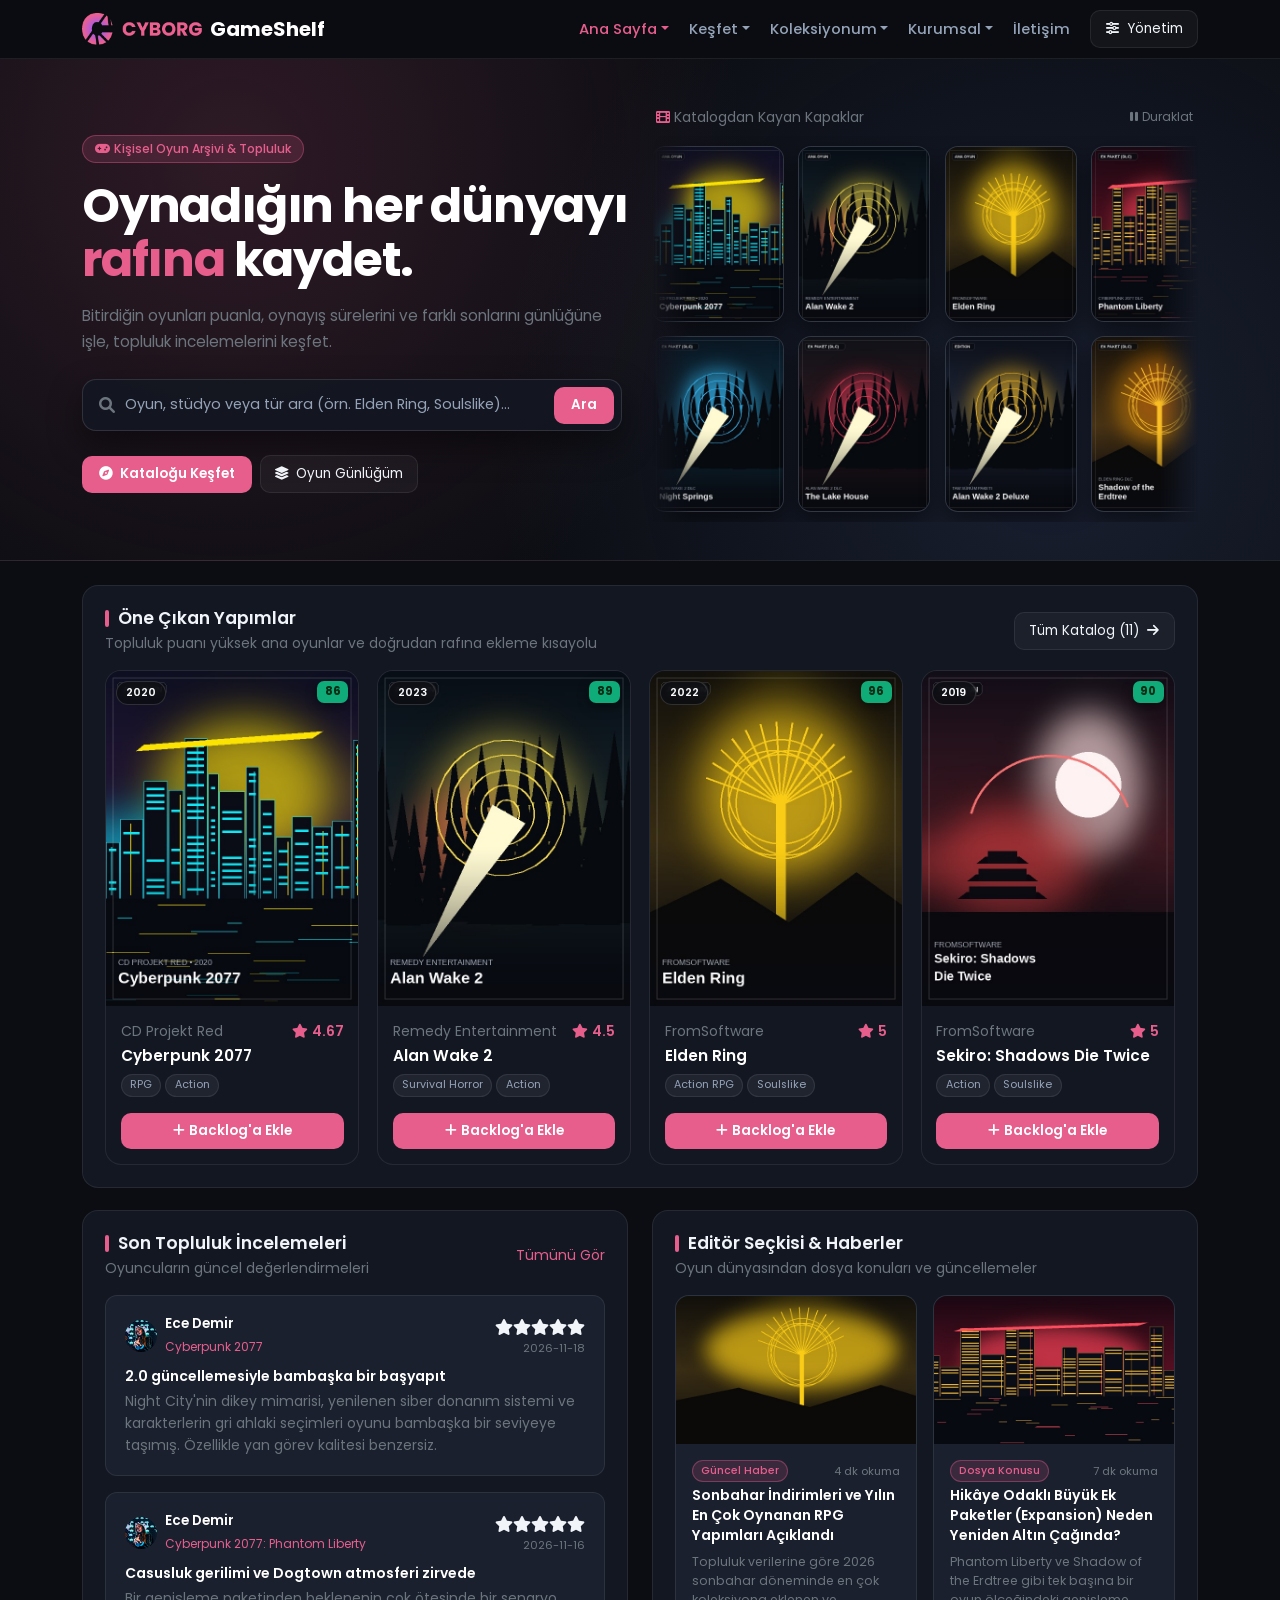
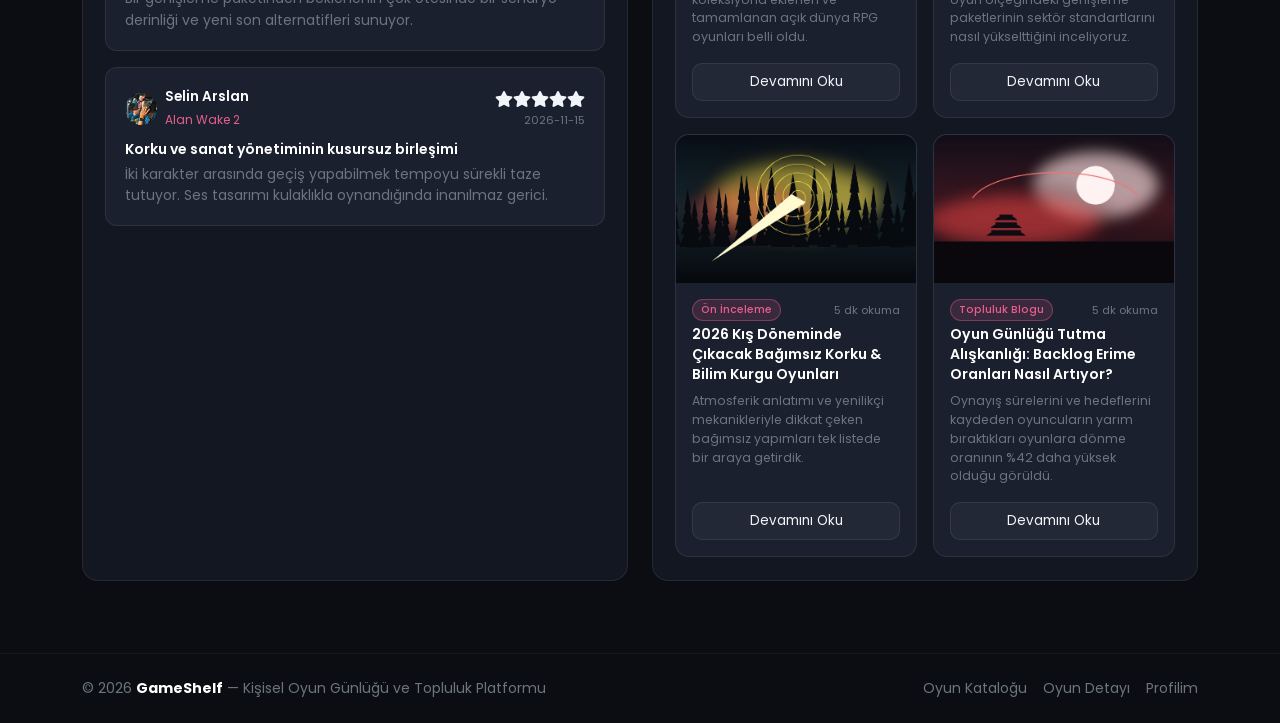
==== commit 3c60bf6d: "v2.1: Add hover dropdown menus with page section and tab links in navbar" ====
--- a/index.html
+++ b/index.html
@@ -25,31 +25,53 @@
       </button>
       <div class="collapse navbar-collapse" id="gsMainNav">
         <ul class="navbar-nav ms-auto align-items-lg-center gap-lg-1">
-          <li class="nav-item"><a class="nav-link active" href="index.html">Ana Sayfa</a></li>
-
+          <!-- Ana Sayfa + Sayfa İçi Sekmeler -->
           <li class="nav-item dropdown">
-            <a class="nav-link dropdown-toggle" href="#" role="button" data-bs-toggle="dropdown">Keşfet</a>
+            <a class="nav-link dropdown-toggle active" href="index.html">Ana Sayfa</a>
             <ul class="dropdown-menu">
-              <li><a class="dropdown-item" href="browse.html">Oyun Kataloğu</a></li>
-              <li><a class="dropdown-item" href="details.html?id=1">Oyun Detay Örneği</a></li>
-              <li><a class="dropdown-item" href="statistics.html">Platform İstatistikleri</a></li>
+              <li class="dropdown-header-label">Ana Sayfa Bölümleri</li>
+              <li><a class="dropdown-item" href="index.html#homeMarqueeShowcase"><i class="fa fa-film"></i> Kayan Oyun Kapakları</a></li>
+              <li><a class="dropdown-item" href="index.html#homeFeaturedGamesGrid"><i class="fa fa-star"></i> Öne Çıkan Yapımlar</a></li>
+              <li><a class="dropdown-item" href="index.html#homeRecentReviewsList"><i class="fa fa-comments"></i> Topluluk İncelemeleri</a></li>
+              <li><a class="dropdown-item" href="index.html#homeNewsGrid"><i class="fa fa-newspaper"></i> Editör Seçkisi &amp; Haberler</a></li>
             </ul>
           </li>
 
+          <!-- Keşfet + Katalog & Detay Sekmeleri -->
           <li class="nav-item dropdown">
-            <a class="nav-link dropdown-toggle" href="#" role="button" data-bs-toggle="dropdown">Koleksiyonum</a>
+            <a class="nav-link dropdown-toggle " href="browse.html">Keşfet</a>
             <ul class="dropdown-menu">
-              <li><a class="dropdown-item" href="profile.html?tab=games">Oyun Rafım (Kapaklar)</a></li>
-              <li><a class="dropdown-item" href="profile.html">Profilim & İstatistikler</a></li>
+              <li class="dropdown-header-label">Katalog &amp; Keşif Sekmeleri</li>
+              <li><a class="dropdown-item" href="browse.html"><i class="fa fa-compass"></i> Tüm Oyun Kataloğu</a></li>
+              <li><a class="dropdown-item" href="browse.html?type=base"><i class="fa fa-gamepad"></i> Ana Oyunlar</a></li>
+              <li><a class="dropdown-item" href="browse.html?type=dlc"><i class="fa fa-puzzle-piece"></i> DLC &amp; Genişleme Paketleri</a></li>
+              <li><a class="dropdown-item" href="browse.html?type=edition"><i class="fa fa-box-open"></i> Özel Sürümler</a></li>
+              <li><hr class="dropdown-divider border-secondary border-opacity-25 my-1" /></li>
+              <li><a class="dropdown-item" href="details.html?id=1"><i class="fa fa-info-circle"></i> Oyun Detay Sayfası</a></li>
             </ul>
           </li>
 
+          <!-- Koleksiyonum + Profil & Raf Sekmeleri -->
           <li class="nav-item dropdown">
-            <a class="nav-link dropdown-toggle" href="#" role="button" data-bs-toggle="dropdown">Kurumsal</a>
+            <a class="nav-link dropdown-toggle " href="profile.html">Koleksiyonum</a>
             <ul class="dropdown-menu">
-              <li><a class="dropdown-item" href="about.html">Hakkımızda</a></li>
-              <li><a class="dropdown-item" href="mission-vision.html">Misyon & Vizyon</a></li>
-              <li><a class="dropdown-item" href="announcements.html">Duyurular</a></li>
+              <li class="dropdown-header-label">Profil &amp; Raf Sekmeleri</li>
+              <li><a class="dropdown-item" href="profile.html?tab=overview"><i class="fa fa-user"></i> Profil Özeti &amp; İstatistikler</a></li>
+              <li><a class="dropdown-item" href="profile.html?tab=games"><i class="fa fa-th"></i> Oyun Rafı (Kapaklar)</a></li>
+              <li><a class="dropdown-item" href="profile.html?tab=journal"><i class="fa fa-history"></i> Günlük Geçmişi</a></li>
+              <li><a class="dropdown-item" href="profile.html?tab=reviews"><i class="fa fa-comment-alt"></i> İncelemelerim</a></li>
+              <li><a class="dropdown-item" href="profile.html?tab=games&amp;filter=favorites"><i class="fa fa-heart text-danger"></i> Favori Oyunlarım</a></li>
+            </ul>
+          </li>
+
+          <!-- Kurumsal -->
+          <li class="nav-item dropdown">
+            <a class="nav-link dropdown-toggle " href="#" role="button" data-bs-toggle="dropdown">Kurumsal</a>
+            <ul class="dropdown-menu">
+              <li class="dropdown-header-label">Platform Bilgileri</li>
+              <li><a class="dropdown-item" href="about.html"><i class="fa fa-building"></i> Hakkımızda</a></li>
+              <li><a class="dropdown-item" href="mission-vision.html"><i class="fa fa-bullseye"></i> Misyon &amp; Vizyon</a></li>
+              <li><a class="dropdown-item" href="announcements.html"><i class="fa fa-bullhorn"></i> Duyurular</a></li>
             </ul>
           </li>
 
--- a/css/gameshelf.css
+++ b/css/gameshelf.css
@@ -49,22 +49,94 @@
   color: var(--gs-accent) !important;
 }
 
+.gs-navbar .nav-item.dropdown {
+  position: relative;
+}
+
 .gs-navbar .dropdown-menu {
-  background: var(--gs-surface-elevated);
-  border: 1px solid var(--gs-border);
-  border-radius: 12px;
+  background: rgba(19, 23, 34, 0.97);
+  backdrop-filter: blur(16px);
+  border: 1px solid rgba(255, 255, 255, 0.1);
+  border-radius: 14px;
   padding: 0.5rem;
+  min-width: 245px;
+  margin-top: 0.35rem;
+  box-shadow: 0 18px 40px rgba(0, 0, 0, 0.65);
+}
+
+/* Hover köprüsü: üst sekmeden menüye geçerken menünün kapanmasını önler */
+.gs-navbar .dropdown-menu::before {
+  content: "";
+  position: absolute;
+  top: -12px;
+  left: 0;
+  right: 0;
+  height: 12px;
+}
+
+@media (min-width: 992px) {
+  .gs-navbar .nav-item.dropdown > .dropdown-menu {
+    display: block;
+    opacity: 0;
+    visibility: hidden;
+    transform: translateY(8px);
+    pointer-events: none;
+    transition: opacity 0.18s ease, transform 0.2s cubic-bezier(0.22, 1, 0.36, 1), visibility 0.18s ease;
+  }
+
+  .gs-navbar .nav-item.dropdown:hover > .dropdown-menu,
+  .gs-navbar .nav-item.dropdown:focus-within > .dropdown-menu,
+  .gs-navbar .nav-item.dropdown > .dropdown-menu.show {
+    opacity: 1;
+    visibility: visible;
+    transform: translateY(0);
+    pointer-events: auto;
+  }
+
+  .gs-navbar .nav-item.dropdown:hover > .nav-link {
+    color: var(--gs-accent) !important;
+  }
+}
+
+.gs-navbar .dropdown-header-label {
+  font-size: 0.68rem;
+  font-weight: 600;
+  text-transform: uppercase;
+  letter-spacing: 0.06em;
+  color: var(--gs-text-muted);
+  padding: 0.25rem 0.75rem 0.35rem;
+  border-bottom: 1px solid rgba(255, 255, 255, 0.06);
+  margin-bottom: 0.3rem;
 }
 
 .gs-navbar .dropdown-item {
   color: var(--gs-text);
-  border-radius: 8px;
-  font-size: 0.88rem;
-  padding: 0.5rem 0.85rem;
-}
-
-.gs-navbar .dropdown-item:hover {
+  border-radius: 9px;
+  font-size: 0.85rem;
+  padding: 0.48rem 0.78rem;
+  display: flex;
+  align-items: center;
+  gap: 0.6rem;
+  transition: background 0.16s ease, color 0.16s ease, transform 0.16s ease;
+}
+
+.gs-navbar .dropdown-item i {
+  width: 16px;
+  text-align: center;
+  color: var(--gs-text-muted);
+  font-size: 0.8rem;
+  transition: color 0.16s ease;
+}
+
+.gs-navbar .dropdown-item:hover,
+.gs-navbar .dropdown-item:focus,
+.gs-navbar .dropdown-item.active {
   background: rgba(var(--gs-accent-rgb), 0.16);
+  color: var(--gs-accent);
+}
+
+.gs-navbar .dropdown-item:hover i,
+.gs-navbar .dropdown-item.active i {
   color: var(--gs-accent);
 }
 
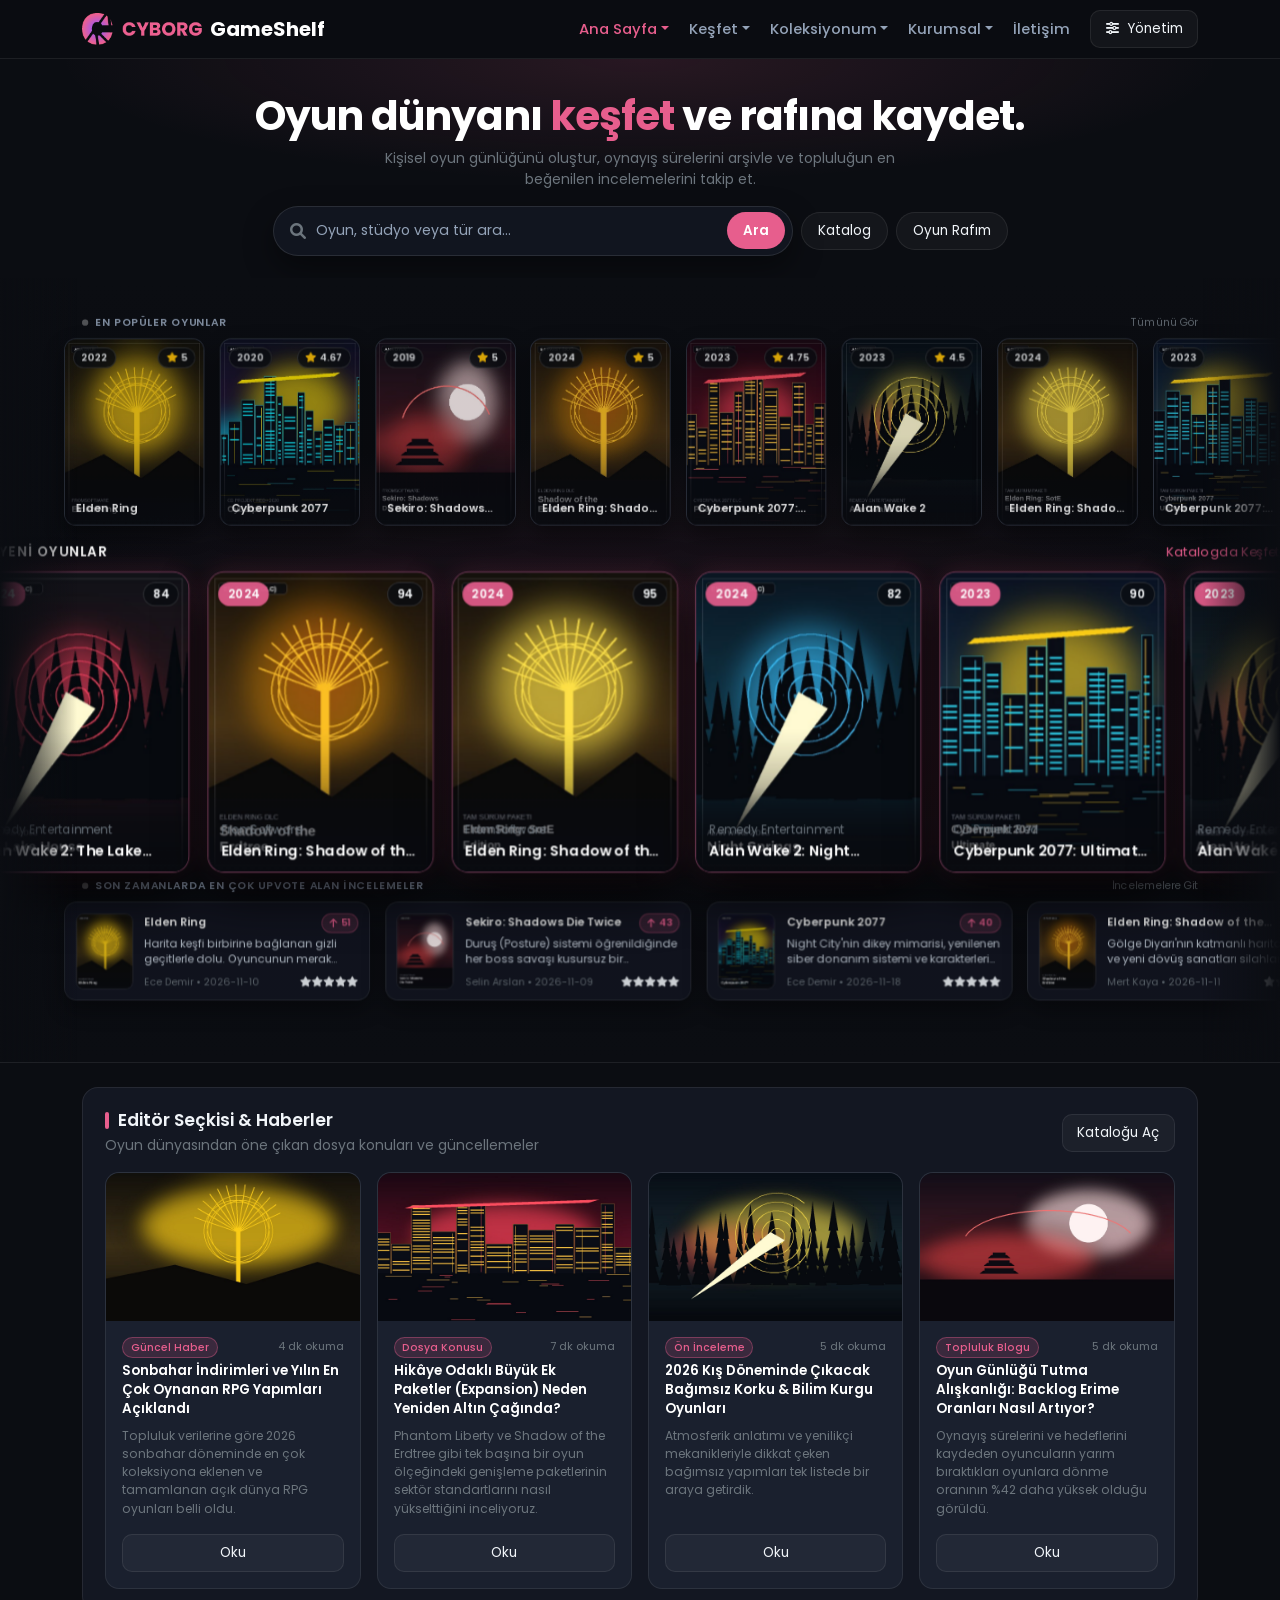
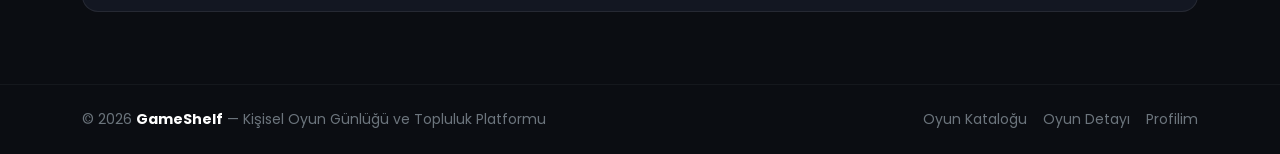
==== commit c3c53336: "v2.2: Full-bleed 3D layered marquee stage on homepage" ====
--- a/index.html
+++ b/index.html
@@ -13,7 +13,7 @@
 </head>
 <body class="gs-body">
 
-  <!-- Üst Navigasyon (Tüm Sayfalarla Birebir Uyumlu) -->
+  <!-- Üst Navigasyon -->
   <nav class="navbar navbar-expand-lg gs-navbar">
     <div class="container">
       <a class="navbar-brand d-flex align-items-center gap-2 text-white fw-bold" href="index.html">
@@ -30,16 +30,16 @@
             <a class="nav-link dropdown-toggle active" href="index.html">Ana Sayfa</a>
             <ul class="dropdown-menu">
               <li class="dropdown-header-label">Ana Sayfa Bölümleri</li>
-              <li><a class="dropdown-item" href="index.html#homeMarqueeShowcase"><i class="fa fa-film"></i> Kayan Oyun Kapakları</a></li>
-              <li><a class="dropdown-item" href="index.html#homeFeaturedGamesGrid"><i class="fa fa-star"></i> Öne Çıkan Yapımlar</a></li>
-              <li><a class="dropdown-item" href="index.html#homeRecentReviewsList"><i class="fa fa-comments"></i> Topluluk İncelemeleri</a></li>
+              <li><a class="dropdown-item" href="index.html#lanePopular"><i class="fa fa-fire"></i> En Popüler Oyunlar</a></li>
+              <li><a class="dropdown-item" href="index.html#laneNewReleases"><i class="fa fa-sparkles"></i> Yeni Oyunlar (Ön Plan)</a></li>
+              <li><a class="dropdown-item" href="index.html#laneTopReviews"><i class="fa fa-thumbs-up"></i> En Çok Upvote Alan İncelemeler</a></li>
               <li><a class="dropdown-item" href="index.html#homeNewsGrid"><i class="fa fa-newspaper"></i> Editör Seçkisi &amp; Haberler</a></li>
             </ul>
           </li>
 
           <!-- Keşfet + Katalog & Detay Sekmeleri -->
           <li class="nav-item dropdown">
-            <a class="nav-link dropdown-toggle " href="browse.html">Keşfet</a>
+            <a class="nav-link dropdown-toggle" href="browse.html">Keşfet</a>
             <ul class="dropdown-menu">
               <li class="dropdown-header-label">Katalog &amp; Keşif Sekmeleri</li>
               <li><a class="dropdown-item" href="browse.html"><i class="fa fa-compass"></i> Tüm Oyun Kataloğu</a></li>
@@ -53,7 +53,7 @@
 
           <!-- Koleksiyonum + Profil & Raf Sekmeleri -->
           <li class="nav-item dropdown">
-            <a class="nav-link dropdown-toggle " href="profile.html">Koleksiyonum</a>
+            <a class="nav-link dropdown-toggle" href="profile.html">Koleksiyonum</a>
             <ul class="dropdown-menu">
               <li class="dropdown-header-label">Profil &amp; Raf Sekmeleri</li>
               <li><a class="dropdown-item" href="profile.html?tab=overview"><i class="fa fa-user"></i> Profil Özeti &amp; İstatistikler</a></li>
@@ -66,7 +66,7 @@
 
           <!-- Kurumsal -->
           <li class="nav-item dropdown">
-            <a class="nav-link dropdown-toggle " href="#" role="button" data-bs-toggle="dropdown">Kurumsal</a>
+            <a class="nav-link dropdown-toggle" href="#" role="button" data-bs-toggle="dropdown">Kurumsal</a>
             <ul class="dropdown-menu">
               <li class="dropdown-header-label">Platform Bilgileri</li>
               <li><a class="dropdown-item" href="about.html"><i class="fa fa-building"></i> Hakkımızda</a></li>
@@ -84,102 +84,76 @@
     </div>
   </nav>
 
-  <!-- HERO + KAYAN OYUN KAPAKLARI VİTRİNİ -->
-  <header class="gs-home-hero">
-    <div class="container">
-      <div class="row align-items-center g-4">
-        <!-- Sol Kolon: Başlık, Arama & Aksiyonlar -->
-        <div class="col-lg-6">
-          <span class="gs-badge-accent mb-3 d-inline-block">
-            <i class="fa fa-gamepad me-1"></i>Kişisel Oyun Arşivi & Topluluk
-          </span>
-          <h1 class="gs-home-hero-title mb-3">
-            Oynadığın her dünyayı <span>rafına</span> kaydet.
-          </h1>
-          <p class="text-secondary mb-4" style="font-size: 0.96rem; line-height: 1.7; max-width: 520px;">
-            Bitirdiğin oyunları puanla, oynayış sürelerini ve farklı sonlarını günlüğüne işle, topluluk incelemelerini keşfet.
-          </p>
-
-          <!-- Hızlı Katalog Arama Çubuğu -->
-          <form id="homeSearchForm" class="gs-home-search-bar mb-4">
-            <i class="fa fa-search text-secondary"></i>
-            <input type="text" id="homeSearchInput" placeholder="Oyun, stüdyo veya tür ara (örn. Elden Ring, Soulslike)..." />
-            <button type="submit" class="btn btn-sm gs-btn-primary">Ara</button>
-          </form>
-
-          <div class="d-flex flex-wrap align-items-center gap-2">
-            <a href="browse.html" class="btn gs-btn-primary">
-              <i class="fa fa-compass me-2"></i>Kataloğu Keşfet
-            </a>
-            <a href="profile.html" class="btn gs-btn-outline">
-              <i class="fa fa-layer-group me-2"></i>Oyun Günlüğüm
-            </a>
-          </div>
-        </div>
-
-        <!-- Sağ Kolon: Çift Sıralı Sürekli Kayan Oyun Kapakları (Sliding Covers) -->
-        <div class="col-lg-6">
-          <div class="d-flex justify-content-between align-items-center mb-2 px-1">
-            <span class="small text-secondary"><i class="fa fa-film me-1" style="color:var(--gs-accent);"></i>Katalogdan Kayan Kapaklar</span>
-            <button type="button" class="btn btn-sm btn-link text-secondary text-decoration-none p-0" id="toggleMarqueeBtn" style="font-size: 0.76rem;">
-              <i class="fa fa-pause me-1"></i>Duraklat
-            </button>
-          </div>
-          <div class="gs-marquee-showcase" id="homeMarqueeShowcase" aria-label="Kayan Oyun Kapakları">
-            <div class="gs-marquee-row gs-marquee-track-left" id="marqueeRowTop"></div>
-            <div class="gs-marquee-row gs-marquee-track-right" id="marqueeRowBottom"></div>
-          </div>
+  <!-- SADE & MODERN ÜST BAŞLIK + HIZLI ARAMA -->
+  <header class="gs-home-minimal-header">
+    <div class="container text-center">
+      <h1 class="gs-home-hero-title mb-2">
+        Oyun dünyanı <span>keşfet</span> ve rafına kaydet.
+      </h1>
+      <p class="text-secondary small mx-auto mb-3" style="max-width: 540px;">
+        Kişisel oyun günlüğünü oluştur, oynayış sürelerini arşivle ve topluluğun en beğenilen incelemelerini takip et.
+      </p>
+
+      <div class="d-flex flex-column flex-sm-row align-items-center justify-content-center gap-2">
+        <form id="homeSearchForm" class="gs-home-search-bar">
+          <i class="fa fa-search text-secondary"></i>
+          <input type="text" id="homeSearchInput" placeholder="Oyun, stüdyo veya tür ara..." />
+          <button type="submit" class="btn btn-sm gs-btn-primary rounded-pill px-3">Ara</button>
+        </form>
+        <div class="d-flex gap-2">
+          <a href="browse.html" class="btn btn-sm gs-btn-outline rounded-pill px-3 py-2">Katalog</a>
+          <a href="profile.html?tab=games" class="btn btn-sm gs-btn-outline rounded-pill px-3 py-2">Oyun Rafım</a>
         </div>
       </div>
     </div>
   </header>
 
-  <!-- ANA İÇERİK -->
+  <!-- TAM GENİŞLİK 3D KATMANLI KAYAN ŞERİT SAHNESİ -->
+  <section class="gs-stream-stage-wrap" aria-label="3D Kayan Oyun ve İnceleme Akışı">
+    <div class="gs-3d-perspective-stage">
+
+      <!-- 1. ÜST ŞERİT (3D ARKA KATMAN): EN POPÜLER OYUNLAR -->
+      <div class="gs-3d-lane gs-3d-lane--back" id="lanePopular">
+        <div class="gs-lane-header">
+          <span class="gs-lane-label"><span class="gs-lane-dot"></span>En Popüler Oyunlar</span>
+          <a href="browse.html" class="small text-secondary text-decoration-none" style="font-size: 0.74rem;">Tümünü Gör</a>
+        </div>
+        <div class="gs-marquee-track gs-marquee-track--left-slow" id="trackPopularGames"></div>
+      </div>
+
+      <!-- 2. ORTA ŞERİT (3D ÖN PLAN): YENİ OYUNLAR -->
+      <div class="gs-3d-lane gs-3d-lane--front" id="laneNewReleases">
+        <div class="gs-lane-header">
+          <span class="gs-lane-label"><span class="gs-lane-dot"></span>Yeni Oyunlar</span>
+          <a href="browse.html?type=all" class="small text-decoration-none" style="color: var(--gs-accent); font-size: 0.76rem;">Katalogda Keşfet →</a>
+        </div>
+        <div class="gs-marquee-track gs-marquee-track--right-main" id="trackNewGames"></div>
+      </div>
+
+      <!-- 3. ALT ŞERİT (3D ARKA KATMAN): SON ZAMANLARDA EN ÇOK UPVOTE ALAN İNCELEMELER -->
+      <div class="gs-3d-lane gs-3d-lane--back" id="laneTopReviews">
+        <div class="gs-lane-header">
+          <span class="gs-lane-label"><span class="gs-lane-dot"></span>Son Zamanlarda En Çok Upvote Alan İncelemeler</span>
+          <a href="details.html?id=1#reviewsSection" class="small text-secondary text-decoration-none" style="font-size: 0.74rem;">İncelemelere Git</a>
+        </div>
+        <div class="gs-marquee-track gs-marquee-track--left-reviews" id="trackTopReviews"></div>
+      </div>
+
+    </div>
+  </section>
+
+  <!-- SADE EDİTÖR SEÇKİSİ & HABERLER BÖLÜMÜ -->
   <main class="container py-4">
-
-    <!-- 1. Öne Çıkan Ana Oyunlar -->
-    <section class="gs-card">
-      <div class="d-flex flex-wrap justify-content-between align-items-center gap-2 mb-3">
+    <section class="gs-card mb-0">
+      <div class="d-flex justify-content-between align-items-center mb-3">
         <div>
-          <h2 class="gs-section-title mb-0">Öne Çıkan Yapımlar</h2>
-          <div class="small text-secondary mt-1">Topluluk puanı yüksek ana oyunlar ve doğrudan rafına ekleme kısayolu</div>
-        </div>
-        <a href="browse.html" class="btn btn-sm gs-btn-outline">
-          Tüm Katalog (<span id="homeTotalCatalogCount">11</span>) <i class="fa fa-arrow-right ms-1"></i>
-        </a>
-      </div>
-      <div id="homeFeaturedGamesGrid" class="gs-catalog-grid"></div>
+          <h2 class="gs-section-title mb-0">Editör Seçkisi &amp; Haberler</h2>
+          <div class="small text-secondary mt-1">Oyun dünyasından öne çıkan dosya konuları ve güncellemeler</div>
+        </div>
+        <a href="browse.html" class="btn btn-sm gs-btn-outline">Kataloğu Aç</a>
+      </div>
+      <div id="homeNewsGrid" class="row g-3"></div>
     </section>
-
-    <!-- 2. Son Topluluk İncelemeleri & Güncel Haberler -->
-    <div class="row g-4">
-      <!-- Son Topluluk İncelemeleri -->
-      <div class="col-lg-6">
-        <section class="gs-card h-100 mb-0">
-          <div class="d-flex justify-content-between align-items-center mb-3">
-            <div>
-              <h2 class="gs-section-title mb-0">Son Topluluk İncelemeleri</h2>
-              <div class="small text-secondary mt-1">Oyuncuların güncel değerlendirmeleri</div>
-            </div>
-            <a href="details.html?id=1#reviewsSection" class="small text-decoration-none" style="color: var(--gs-accent);">Tümünü Gör</a>
-          </div>
-          <div id="homeRecentReviewsList" class="d-flex flex-column gap-3"></div>
-        </section>
-      </div>
-
-      <!-- Oyun Dünyasından Haberler & Bloglar -->
-      <div class="col-lg-6">
-        <section class="gs-card h-100 mb-0">
-          <div class="d-flex justify-content-between align-items-center mb-3">
-            <div>
-              <h2 class="gs-section-title mb-0">Editör Seçkisi & Haberler</h2>
-              <div class="small text-secondary mt-1">Oyun dünyasından dosya konuları ve güncellemeler</div>
-            </div>
-          </div>
-          <div id="homeNewsGrid" class="row g-3"></div>
-        </section>
-      </div>
-    </div>
   </main>
 
   <!-- Haber / Makale Okuma Modalı -->
@@ -215,13 +189,6 @@
   <script src="js/services/gameShelfService.js"></script>
   <script>
     (async function initHomePage() {
-      const STATUS_LABELS = {
-        playing: "Playing",
-        completed: "Completed",
-        backlog: "Backlog",
-        dropped: "Dropped"
-      };
-
       function escapeHtml(str) {
         if (!str) return "";
         return String(str)
@@ -236,7 +203,7 @@
         const full = Math.floor(score);
         const half = score - full >= 0.5 ? 1 : 0;
         const empty = 5 - full - half;
-        let html = '<span class="gs-stars">';
+        let html = '<span class="gs-stars" style="font-size:0.7rem;">';
         for (let i = 0; i < full; i++) html += '<i class="fas fa-star"></i>';
         if (half) html += '<i class="fas fa-star-half-alt"></i>';
         for (let i = 0; i < empty; i++) html += '<i class="far fa-star"></i>';
@@ -244,113 +211,120 @@
         return html;
       }
 
-      function buildMarqueeCards(gamesList) {
-        // Duplicate list twice for seamless -50% infinite loop
-        const doubled = [...gamesList, ...gamesList];
-        return doubled
+      function buildPopularTrack(games) {
+        // Duplicate twice for seamless -50% loop
+        const loopList = [...games, ...games];
+        return loopList
           .map(
             (g) => `
-            <a href="details.html?id=${g.id}" class="gs-marquee-cover-card" title="${escapeHtml(g.title)}">
+            <a href="details.html?id=${g.id}" class="gs-back-cover-card" title="${escapeHtml(g.title)}">
               <img src="${g.coverImage}" alt="${escapeHtml(g.title)}" />
-              <div class="gs-marquee-cover-caption">${escapeHtml(g.title)}</div>
+              <div class="gs-cover-pill-top">
+                <span class="gs-cover-chip">${g.releaseYear || ""}</span>
+                ${g.communityAverage ? `<span class="gs-cover-chip"><i class="fa fa-star text-warning me-1"></i>${g.communityAverage}</span>` : ""}
+              </div>
+              <div class="gs-cover-overlay-info">
+                <div class="gs-cover-overlay-title">${escapeHtml(g.title)}</div>
+              </div>
             </a>
           `
           )
           .join("");
       }
 
-      async function renderHome() {
-        const { games, reviews, news } = await GameShelfService.getCatalogData();
-        document.getElementById("homeTotalCatalogCount").textContent = games.length;
-
-        // 1. Sliding Game Covers (Dual opposing rows)
-        const topGames = games.slice(0, 6);
-        const bottomGames = [...games.slice(5), ...games.slice(0, 5)];
-        document.getElementById("marqueeRowTop").innerHTML = buildMarqueeCards(topGames);
-        document.getElementById("marqueeRowBottom").innerHTML = buildMarqueeCards(bottomGames);
-
-        // 2. Featured Base Games
-        const featured = games.filter((g) => g.entryType === "base");
-        const featuredGrid = document.getElementById("homeFeaturedGamesGrid");
-        featuredGrid.innerHTML = featured
-          .map((g) => {
-            const genresHtml = (g.genres || [])
-              .slice(0, 2)
-              .map((gen) => `<span class="gs-badge-neutral" style="font-size:0.68rem; padding:0.14rem 0.52rem;">${escapeHtml(gen)}</span>`)
-              .join("");
-            const actionBtn = g.collectionStatus
-              ? `<a href="profile.html" class="btn btn-sm gs-btn-outline w-100 mt-auto"><i class="fa fa-check me-1 text-success"></i>Rafta: ${STATUS_LABELS[g.collectionStatus] || g.collectionStatus}</a>`
-              : `<button type="button" class="btn btn-sm gs-btn-primary w-100 mt-auto" data-quick-backlog="${g.id}"><i class="fa fa-plus me-1"></i>Backlog'a Ekle</button>`;
-
+      function buildNewReleasesTrack(games) {
+        const loopList = [...games, ...games];
+        return loopList
+          .map(
+            (g) => `
+            <a href="details.html?id=${g.id}" class="gs-front-cover-card" title="${escapeHtml(g.title)}">
+              <img src="${g.coverImage}" alt="${escapeHtml(g.title)}" />
+              <div class="gs-cover-pill-top">
+                <span class="gs-cover-chip gs-cover-chip--new">${g.releaseYear || "Yeni"}</span>
+                ${g.metacritic ? `<span class="gs-cover-chip">${g.metacritic}</span>` : ""}
+              </div>
+              <div class="gs-cover-overlay-info">
+                <div class="small text-secondary mb-1" style="font-size:0.68rem;">${escapeHtml(g.studio || "")}</div>
+                <div class="gs-cover-overlay-title">${escapeHtml(g.title)}</div>
+              </div>
+            </a>
+          `
+          )
+          .join("");
+      }
+
+      function buildReviewsTrack(reviews) {
+        const loopList = [...reviews, ...reviews];
+        return loopList
+          .map((rev) => {
+            const gTitle = rev.game ? rev.game.title : "Oyun";
+            const gCover = rev.game ? rev.game.coverImage : "assets/images/logo.png";
+            const gHref = rev.game ? `details.html?id=${rev.game.id}#reviewsSection` : "browse.html";
+            const netVotes = (rev.upvotes || 0) - (rev.downvotes || 0);
             return `
-              <article class="gs-catalog-card">
-                <a href="details.html?id=${g.id}" class="gs-catalog-poster-wrap">
-                  <img src="${g.coverImage}" alt="${escapeHtml(g.title)}" />
-                  <div class="gs-catalog-top-badges">
-                    <span class="gs-catalog-type-pill">${g.releaseYear || ""}</span>
-                    ${g.metacritic ? `<span class="gs-catalog-mc-pill">${g.metacritic}</span>` : ""}
+              <a href="${gHref}" class="gs-review-stream-card">
+                <div class="gs-review-stream-thumb">
+                  <img src="${gCover}" alt="${escapeHtml(gTitle)}" />
+                </div>
+                <div class="gs-review-stream-body">
+                  <div>
+                    <div class="d-flex justify-content-between align-items-center gap-2">
+                      <span class="fw-semibold text-white text-truncate" style="font-size:0.78rem;">${escapeHtml(gTitle)}</span>
+                      <span class="gs-upvote-pill flex-shrink-0"><i class="fa fa-arrow-up"></i>${netVotes}</span>
+                    </div>
+                    <p class="gs-review-stream-excerpt">${escapeHtml(rev.content || rev.title || "")}</p>
                   </div>
-                </a>
-                <div class="gs-catalog-body">
-                  <div class="d-flex justify-content-between align-items-center gap-1 mb-1">
-                    <span class="small text-secondary text-truncate">${escapeHtml(g.studio || "")}</span>
-                    ${g.communityAverage ? `<span class="small fw-semibold" style="color:var(--gs-accent);"><i class="fa fa-star me-1"></i>${g.communityAverage}</span>` : ""}
+                  <div class="d-flex justify-content-between align-items-center gap-2">
+                    <span class="text-secondary text-truncate" style="font-size:0.69rem;">
+                      ${escapeHtml(rev.authorName)} • ${escapeHtml(rev.createdAt)}
+                    </span>
+                    ${rev.rating !== null ? renderStars(rev.rating) : ""}
                   </div>
-                  <a href="details.html?id=${g.id}" class="gs-catalog-title mb-2">${escapeHtml(g.title)}</a>
-                  <div class="d-flex flex-wrap gap-1 mb-3">${genresHtml}</div>
-                  ${actionBtn}
                 </div>
-              </article>
+              </a>
             `;
           })
           .join("");
-
-        // 3. Recent Community Reviews
-        const reviewsList = document.getElementById("homeRecentReviewsList");
-        reviewsList.innerHTML = reviews
-          .slice(0, 3)
-          .map((rev) => {
-            const gTitle = rev.game ? rev.game.title : "Oyun";
-            const gLink = rev.game ? `details.html?id=${rev.game.id}` : "#";
-            return `
-              <article class="gs-review-card">
-                <div class="d-flex justify-content-between align-items-center gap-2 mb-2">
-                  <div class="d-flex align-items-center gap-2">
-                    <img src="${rev.authorAvatar || "assets/images/avatar-01.jpg"}" alt="" style="width:32px; height:32px; border-radius:50%; object-fit:cover;" />
-                    <div>
-                      <div class="fw-semibold text-white" style="font-size:0.84rem;">${escapeHtml(rev.authorName)}</div>
-                      <a href="${gLink}" class="small text-decoration-none" style="color:var(--gs-accent); font-size:0.75rem;">${escapeHtml(gTitle)}</a>
-                    </div>
-                  </div>
-                  <div class="text-end">
-                    ${rev.rating !== null ? renderStars(rev.rating) : ""}
-                    <div class="text-secondary" style="font-size:0.7rem;">${escapeHtml(rev.createdAt)}</div>
-                  </div>
-                </div>
-                ${rev.title ? `<div class="fw-semibold text-white small mb-1">${escapeHtml(rev.title)}</div>` : ""}
-                <p class="small text-secondary mb-0" style="line-height:1.55;">${escapeHtml(rev.content || "")}</p>
-              </article>
-            `;
-          })
-          .join("");
-
-        // 4. News / Editor Picks
+      }
+
+      async function renderHome() {
+        const { games, reviews, news } = await GameShelfService.getCatalogData();
+
+        // 1. Top Strip (3D Back): En Popüler Oyunlar (sorted by community plays)
+        const popularGames = [...games].sort(
+          (a, b) => (b.communityStats?.plays || 0) - (a.communityStats?.plays || 0)
+        );
+        document.getElementById("trackPopularGames").innerHTML = buildPopularTrack(popularGames);
+
+        // 2. Middle Strip (3D Front Spotlight): Yeni Oyunlar (sorted newest releaseDate first)
+        const newestGames = [...games].sort((a, b) =>
+          String(b.releaseDate || "").localeCompare(String(a.releaseDate || ""))
+        );
+        document.getElementById("trackNewGames").innerHTML = buildNewReleasesTrack(newestGames);
+
+        // 3. Bottom Strip (3D Back): Son Zamanlarda En Çok Upvote Alan İncelemeler
+        const topUpvotedReviews = [...reviews].sort(
+          (a, b) => (b.upvotes || 0) - (a.upvotes || 0)
+        );
+        document.getElementById("trackTopReviews").innerHTML = buildReviewsTrack(topUpvotedReviews);
+
+        // 4. Clean News Grid below
         const newsGrid = document.getElementById("homeNewsGrid");
         newsGrid.innerHTML = news
           .slice(0, 4)
           .map(
             (item, idx) => `
-            <div class="col-sm-6">
+            <div class="col-md-6 col-lg-3">
               <article class="gs-news-card">
                 <img src="${item.image}" alt="${escapeHtml(item.title)}" />
                 <div class="p-3 d-flex flex-column flex-grow-1">
                   <div class="d-flex justify-content-between align-items-center gap-1 mb-1">
-                    <span class="gs-badge-accent" style="font-size:0.66rem; padding:0.14rem 0.5rem;">${escapeHtml(item.category)}</span>
-                    <span class="text-secondary" style="font-size:0.7rem;">${escapeHtml(item.readTime || "")}</span>
+                    <span class="gs-badge-accent" style="font-size:0.65rem; padding:0.12rem 0.48rem;">${escapeHtml(item.category)}</span>
+                    <span class="text-secondary" style="font-size:0.68rem;">${escapeHtml(item.readTime || "")}</span>
                   </div>
-                  <h3 class="h6 fw-semibold text-white mb-2" style="font-size:0.88rem; line-height:1.4;">${escapeHtml(item.title)}</h3>
-                  <p class="small text-secondary mb-3 flex-grow-1" style="font-size:0.78rem; line-height:1.5;">${escapeHtml(item.excerpt || "")}</p>
-                  <button type="button" class="btn btn-sm gs-btn-outline w-100" data-open-news="${idx}">Devamını Oku</button>
+                  <h3 class="h6 fw-semibold text-white mb-2" style="font-size:0.84rem; line-height:1.4;">${escapeHtml(item.title)}</h3>
+                  <p class="small text-secondary mb-3 flex-grow-1" style="font-size:0.76rem; line-height:1.5;">${escapeHtml(item.excerpt || "")}</p>
+                  <button type="button" class="btn btn-sm gs-btn-outline w-100" data-open-news="${idx}">Oku</button>
                 </div>
               </article>
             </div>
@@ -385,30 +359,6 @@
         });
       }
 
-      // Quick add to backlog from featured card
-      document.getElementById("homeFeaturedGamesGrid").addEventListener("click", async (e) => {
-        const btn = e.target.closest("[data-quick-backlog]");
-        if (!btn) return;
-        const gameId = Number(btn.dataset.quickBacklog);
-        await GameShelfService.saveCollectionEntry(gameId, {
-          status: "backlog",
-          favorite: false,
-          visibility: "public",
-          notes: null
-        });
-        await renderHome();
-      });
-
-      // Pause / Resume Sliding Covers
-      const marqueeShowcase = document.getElementById("homeMarqueeShowcase");
-      const toggleMarqueeBtn = document.getElementById("toggleMarqueeBtn");
-      toggleMarqueeBtn.addEventListener("click", () => {
-        const paused = marqueeShowcase.classList.toggle("is-paused");
-        toggleMarqueeBtn.innerHTML = paused
-          ? '<i class="fa fa-play me-1"></i>Devam Et'
-          : '<i class="fa fa-pause me-1"></i>Duraklat';
-      });
-
       // Hero search submits directly to browse.html?q=...
       document.getElementById("homeSearchForm").addEventListener("submit", (e) => {
         e.preventDefault();
--- a/css/gameshelf.css
+++ b/css/gameshelf.css
@@ -1854,24 +1854,20 @@
 }
 
 /* ==========================================================================
-   ANA SAYFA (index.html) & KAYAN OYUN KAPAKLARI (MARQUEE WALL)
+   ANA SAYFA (index.html) — TAM GENİŞLİK 3D KATMANLI KAYAN ŞERİT SAHNESİ
    ========================================================================== */
-.gs-home-hero {
-  position: relative;
-  padding: 3rem 0 2.4rem;
-  border-bottom: 1px solid var(--gs-border);
-  overflow: hidden;
+.gs-home-minimal-header {
+  padding: 2.1rem 0 1.4rem;
   background:
-    radial-gradient(circle at 18% 20%, rgba(var(--gs-accent-rgb), 0.16), transparent 46%),
-    radial-gradient(circle at 82% 75%, rgba(var(--gs-secondary-rgb), 0.14), transparent 50%),
+    radial-gradient(ellipse 65% 80% at 50% 0%, rgba(var(--gs-accent-rgb), 0.13), transparent 70%),
     var(--gs-bg);
 }
 
 .gs-home-hero-title {
-  font-size: clamp(1.9rem, 3.8vw, 3rem);
+  font-size: clamp(1.75rem, 3.2vw, 2.55rem);
   font-weight: 700;
   letter-spacing: -0.025em;
-  line-height: 1.12;
+  line-height: 1.15;
   color: #fff;
 }
 
@@ -1883,12 +1879,13 @@
   display: flex;
   align-items: center;
   gap: 0.5rem;
-  background: rgba(19, 23, 34, 0.9);
-  border: 1px solid rgba(255, 255, 255, 0.12);
-  border-radius: 14px;
-  padding: 0.42rem 0.45rem 0.42rem 1rem;
-  max-width: 540px;
-  box-shadow: 0 14px 34px rgba(0, 0, 0, 0.45);
+  background: rgba(19, 23, 34, 0.88);
+  border: 1px solid rgba(255, 255, 255, 0.1);
+  border-radius: 999px;
+  padding: 0.36rem 0.42rem 0.36rem 1.05rem;
+  width: 100%;
+  max-width: 520px;
+  box-shadow: 0 12px 30px rgba(0, 0, 0, 0.42);
   transition: border-color 0.2s ease, box-shadow 0.2s ease;
 }
 
@@ -1902,7 +1899,7 @@
   background: transparent;
   border: none;
   color: #fff;
-  font-size: 0.9rem;
+  font-size: 0.88rem;
   outline: none;
 }
 
@@ -1910,100 +1907,341 @@
   color: var(--gs-text-muted);
 }
 
-/* Kayan Oyun Kapakları Duvarı (Dual-Row Infinite Marquee) */
-.gs-marquee-showcase {
-  position: relative;
+/* Tam Genişlik 3D Perspektif Sahnesi */
+.gs-stream-stage-wrap {
+  position: relative;
+  width: 100%;
   overflow: hidden;
-  padding: 0.6rem 0;
-  mask-image: linear-gradient(90deg, transparent 0%, #000 7%, #000 93%, transparent 100%);
-  -webkit-mask-image: linear-gradient(90deg, transparent 0%, #000 7%, #000 93%, transparent 100%);
-}
-
-.gs-marquee-row {
+  padding: 0.75rem 0 2.4rem;
+  background:
+    radial-gradient(ellipse 80% 42% at 50% 50%, rgba(var(--gs-accent-rgb), 0.11), transparent 72%),
+    linear-gradient(180deg, var(--gs-bg) 0%, #090b10 50%, var(--gs-bg) 100%);
+  border-bottom: 1px solid var(--gs-border);
+}
+
+/* Yan kenar yumuşak karartma maskesi */
+.gs-stream-stage-wrap::before,
+.gs-stream-stage-wrap::after {
+  content: "";
+  position: absolute;
+  top: 0;
+  bottom: 0;
+  width: clamp(32px, 6vw, 110px);
+  z-index: 15;
+  pointer-events: none;
+}
+
+.gs-stream-stage-wrap::before {
+  left: 0;
+  background: linear-gradient(90deg, var(--gs-bg) 0%, transparent 100%);
+}
+
+.gs-stream-stage-wrap::after {
+  right: 0;
+  background: linear-gradient(270deg, var(--gs-bg) 0%, transparent 100%);
+}
+
+.gs-3d-perspective-stage {
+  perspective: 1350px;
+  transform-style: preserve-3d;
+  display: flex;
+  flex-direction: column;
+  gap: 1.05rem;
+}
+
+/* Her Bir Şerit Katmanı */
+.gs-3d-lane {
+  position: relative;
+  width: 100%;
+  transform-style: preserve-3d;
+  transition: transform 0.35s cubic-bezier(0.22, 1, 0.36, 1), opacity 0.35s ease, filter 0.35s ease;
+}
+
+/* Üst ve Alt Şeritler: 3D Derinlikte Biraz Daha Geride ama Net ve Okunabilir */
+.gs-3d-lane--back {
+  transform: translateZ(-75px) scale(0.95);
+  opacity: 0.84;
+  z-index: 2;
+}
+
+.gs-3d-lane--back:hover {
+  transform: translateZ(-25px) scale(0.985);
+  opacity: 1;
+  z-index: 8;
+}
+
+/* Orta Şerit (Yeni Oyunlar): 3D Ön Planda, Daha Büyük ve Vurgulu */
+.gs-3d-lane--front {
+  transform: translateZ(48px) scale(1.02);
+  opacity: 1;
+  z-index: 10;
+  padding: 0.55rem 0;
+}
+
+.gs-lane-header {
+  display: flex;
+  align-items: center;
+  justify-content: space-between;
+  max-width: 1320px;
+  margin: 0 auto 0.5rem;
+  padding: 0 1.25rem;
+}
+
+.gs-lane-label {
+  display: inline-flex;
+  align-items: center;
+  gap: 0.45rem;
+  font-size: 0.74rem;
+  font-weight: 600;
+  letter-spacing: 0.06em;
+  text-transform: uppercase;
+  color: var(--gs-text-muted);
+}
+
+.gs-3d-lane--front .gs-lane-label {
+  color: #fff;
+  font-size: 0.78rem;
+}
+
+.gs-lane-dot {
+  width: 7px;
+  height: 7px;
+  border-radius: 50%;
+  background: rgba(255, 255, 255, 0.35);
+}
+
+.gs-3d-lane--front .gs-lane-dot {
+  background: var(--gs-accent);
+  box-shadow: 0 0 10px var(--gs-accent);
+}
+
+/* Sürekli Akan Marquee Rayı */
+.gs-marquee-track {
   display: flex;
   width: max-content;
-  gap: 0.9rem;
-  margin-bottom: 0.9rem;
-}
-
-.gs-marquee-row:last-child {
-  margin-bottom: 0;
-}
-
-.gs-marquee-track-left {
-  animation: gsMarqueeLeft 38s linear infinite;
-}
-
-.gs-marquee-track-right {
-  animation: gsMarqueeRight 42s linear infinite;
-}
-
-.gs-marquee-showcase:hover .gs-marquee-row,
-.gs-marquee-showcase.is-paused .gs-marquee-row {
+  gap: 1.05rem;
+  will-change: transform;
+}
+
+.gs-marquee-track--left-slow {
+  animation: gsMarqueeLeft 46s linear infinite;
+}
+
+.gs-marquee-track--right-main {
+  animation: gsMarqueeRight 40s linear infinite;
+}
+
+.gs-marquee-track--left-reviews {
+  animation: gsMarqueeLeft 52s linear infinite;
+}
+
+/* Sadece üzerine gelindiğinde ilgili şerit akışı duraklatır */
+.gs-3d-lane:hover .gs-marquee-track {
   animation-play-state: paused;
 }
 
 @keyframes gsMarqueeLeft {
   0% {
-    transform: translateX(0);
+    transform: translate3d(0, 0, 0);
   }
   100% {
-    transform: translateX(-50%);
+    transform: translate3d(-50%, 0, 0);
   }
 }
 
 @keyframes gsMarqueeRight {
   0% {
-    transform: translateX(-50%);
+    transform: translate3d(-50%, 0, 0);
   }
   100% {
-    transform: translateX(0);
+    transform: translate3d(0, 0, 0);
   }
 }
 
-.gs-marquee-cover-card {
-  position: relative;
-  flex: 0 0 132px;
+/* Üst Şerit Kartı: Popüler Oyun Kapakları (Arka Katman) */
+.gs-back-cover-card {
+  position: relative;
+  flex: 0 0 156px;
   aspect-ratio: 3 / 4;
   border-radius: 13px;
   overflow: hidden;
-  border: 1px solid rgba(255, 255, 255, 0.1);
+  border: 1px solid rgba(255, 255, 255, 0.11);
   background: var(--gs-surface-elevated);
-  box-shadow: 0 10px 24px rgba(0, 0, 0, 0.48);
+  box-shadow: 0 10px 24px rgba(0, 0, 0, 0.5);
   display: block;
   text-decoration: none;
-  transition: transform 0.25s cubic-bezier(0.22, 1, 0.36, 1), border-color 0.22s ease, box-shadow 0.22s ease;
-}
-
-.gs-marquee-cover-card:hover {
-  transform: translateY(-5px) scale(1.04);
-  border-color: var(--gs-accent);
-  box-shadow: 0 16px 34px rgba(0, 0, 0, 0.72), 0 0 20px rgba(var(--gs-accent-rgb), 0.34);
-  z-index: 3;
-}
-
-.gs-marquee-cover-card img {
+  transition: transform 0.24s ease, border-color 0.24s ease, box-shadow 0.24s ease;
+}
+
+.gs-back-cover-card:hover {
+  transform: translateY(-4px) scale(1.03);
+  border-color: rgba(var(--gs-accent-rgb), 0.7);
+  box-shadow: 0 16px 32px rgba(0, 0, 0, 0.7);
+}
+
+.gs-back-cover-card img,
+.gs-front-cover-card img {
   width: 100%;
   height: 100%;
   object-fit: cover;
   display: block;
 }
 
-.gs-marquee-cover-caption {
+/* Orta Şerit Kartı: Yeni Oyunlar (3D Ön Plan Vitrini - Daha Büyük & Parlak) */
+.gs-front-cover-card {
+  position: relative;
+  flex: 0 0 214px;
+  aspect-ratio: 3 / 4;
+  border-radius: 16px;
+  overflow: hidden;
+  border: 1px solid rgba(var(--gs-accent-rgb), 0.45);
+  background: var(--gs-surface-elevated);
+  box-shadow:
+    0 22px 46px rgba(0, 0, 0, 0.78),
+    0 0 26px rgba(var(--gs-accent-rgb), 0.18);
+  display: block;
+  text-decoration: none;
+  transition: transform 0.26s cubic-bezier(0.22, 1, 0.36, 1), border-color 0.24s ease, box-shadow 0.24s ease;
+}
+
+.gs-front-cover-card:hover {
+  transform: translateY(-6px) scale(1.035);
+  border-color: var(--gs-accent);
+  box-shadow:
+    0 28px 54px rgba(0, 0, 0, 0.88),
+    0 0 34px rgba(var(--gs-accent-rgb), 0.36);
+}
+
+.gs-cover-pill-top {
+  position: absolute;
+  top: 9px;
+  left: 9px;
+  right: 9px;
+  display: flex;
+  justify-content: space-between;
+  align-items: center;
+  pointer-events: none;
+}
+
+.gs-cover-chip {
+  background: rgba(11, 13, 18, 0.8);
+  backdrop-filter: blur(8px);
+  border: 1px solid rgba(255, 255, 255, 0.14);
+  color: #f8fafc;
+  font-size: 0.68rem;
+  font-weight: 600;
+  padding: 0.16rem 0.52rem;
+  border-radius: 999px;
+}
+
+.gs-front-cover-card .gs-cover-chip--new {
+  background: rgba(var(--gs-accent-rgb), 0.9);
+  border-color: transparent;
+  color: var(--gs-accent-contrast);
+}
+
+.gs-cover-overlay-info {
   position: absolute;
   inset: auto 0 0 0;
-  padding: 1.5rem 0.55rem 0.48rem;
-  background: linear-gradient(180deg, transparent 0%, rgba(11, 13, 18, 0.94) 100%);
+  padding: 2.1rem 0.75rem 0.65rem;
+  background: linear-gradient(180deg, transparent 0%, rgba(9, 11, 16, 0.96) 100%);
   color: #fff;
-  font-size: 0.72rem;
+}
+
+.gs-cover-overlay-title {
+  font-size: 0.84rem;
   font-weight: 600;
   line-height: 1.25;
-  opacity: 0;
-  transition: opacity 0.2s ease;
-}
-
-.gs-marquee-cover-card:hover .gs-marquee-cover-caption {
-  opacity: 1;
+  display: -webkit-box;
+  -webkit-line-clamp: 1;
+  -webkit-box-orient: vertical;
+  overflow: hidden;
+}
+
+.gs-back-cover-card .gs-cover-overlay-title {
+  font-size: 0.76rem;
+}
+
+/* Alt Şerit Kartı: Son Zamanlarda En Çok Upvote Alan İncelemeler (Arka Katman) */
+.gs-review-stream-card {
+  flex: 0 0 340px;
+  display: flex;
+  align-items: stretch;
+  gap: 0.78rem;
+  background: rgba(19, 23, 34, 0.9);
+  backdrop-filter: blur(10px);
+  border: 1px solid rgba(255, 255, 255, 0.1);
+  border-radius: 14px;
+  padding: 0.72rem;
+  text-decoration: none;
+  color: var(--gs-text);
+  box-shadow: 0 10px 26px rgba(0, 0, 0, 0.45);
+  transition: transform 0.22s ease, border-color 0.22s ease, background 0.22s ease;
+}
+
+.gs-review-stream-card:hover {
+  transform: translateY(-4px);
+  border-color: rgba(var(--gs-accent-rgb), 0.65);
+  background: rgba(24, 29, 43, 0.98);
+}
+
+.gs-review-stream-thumb {
+  flex: 0 0 64px;
+  aspect-ratio: 3 / 4;
+  border-radius: 9px;
+  overflow: hidden;
+  border: 1px solid rgba(255, 255, 255, 0.1);
+}
+
+.gs-review-stream-thumb img {
+  width: 100%;
+  height: 100%;
+  object-fit: cover;
+  display: block;
+}
+
+.gs-review-stream-body {
+  flex: 1;
+  min-width: 0;
+  display: flex;
+  flex-direction: column;
+  justify-content: space-between;
+}
+
+.gs-review-stream-excerpt {
+  font-size: 0.76rem;
+  line-height: 1.42;
+  color: #cbd5e1;
+  display: -webkit-box;
+  -webkit-line-clamp: 2;
+  -webkit-box-orient: vertical;
+  overflow: hidden;
+  margin: 0.22rem 0 0.35rem;
+}
+
+.gs-upvote-pill {
+  display: inline-flex;
+  align-items: center;
+  gap: 0.3rem;
+  background: rgba(var(--gs-accent-rgb), 0.16);
+  border: 1px solid rgba(var(--gs-accent-rgb), 0.38);
+  color: var(--gs-accent);
+  font-size: 0.7rem;
+  font-weight: 600;
+  padding: 0.1rem 0.48rem;
+  border-radius: 999px;
+}
+
+@media (max-width: 767.98px) {
+  .gs-back-cover-card {
+    flex: 0 0 124px;
+  }
+  .gs-front-cover-card {
+    flex: 0 0 168px;
+  }
+  .gs-review-stream-card {
+    flex: 0 0 285px;
+  }
 }
 
 /* ==========================================================================
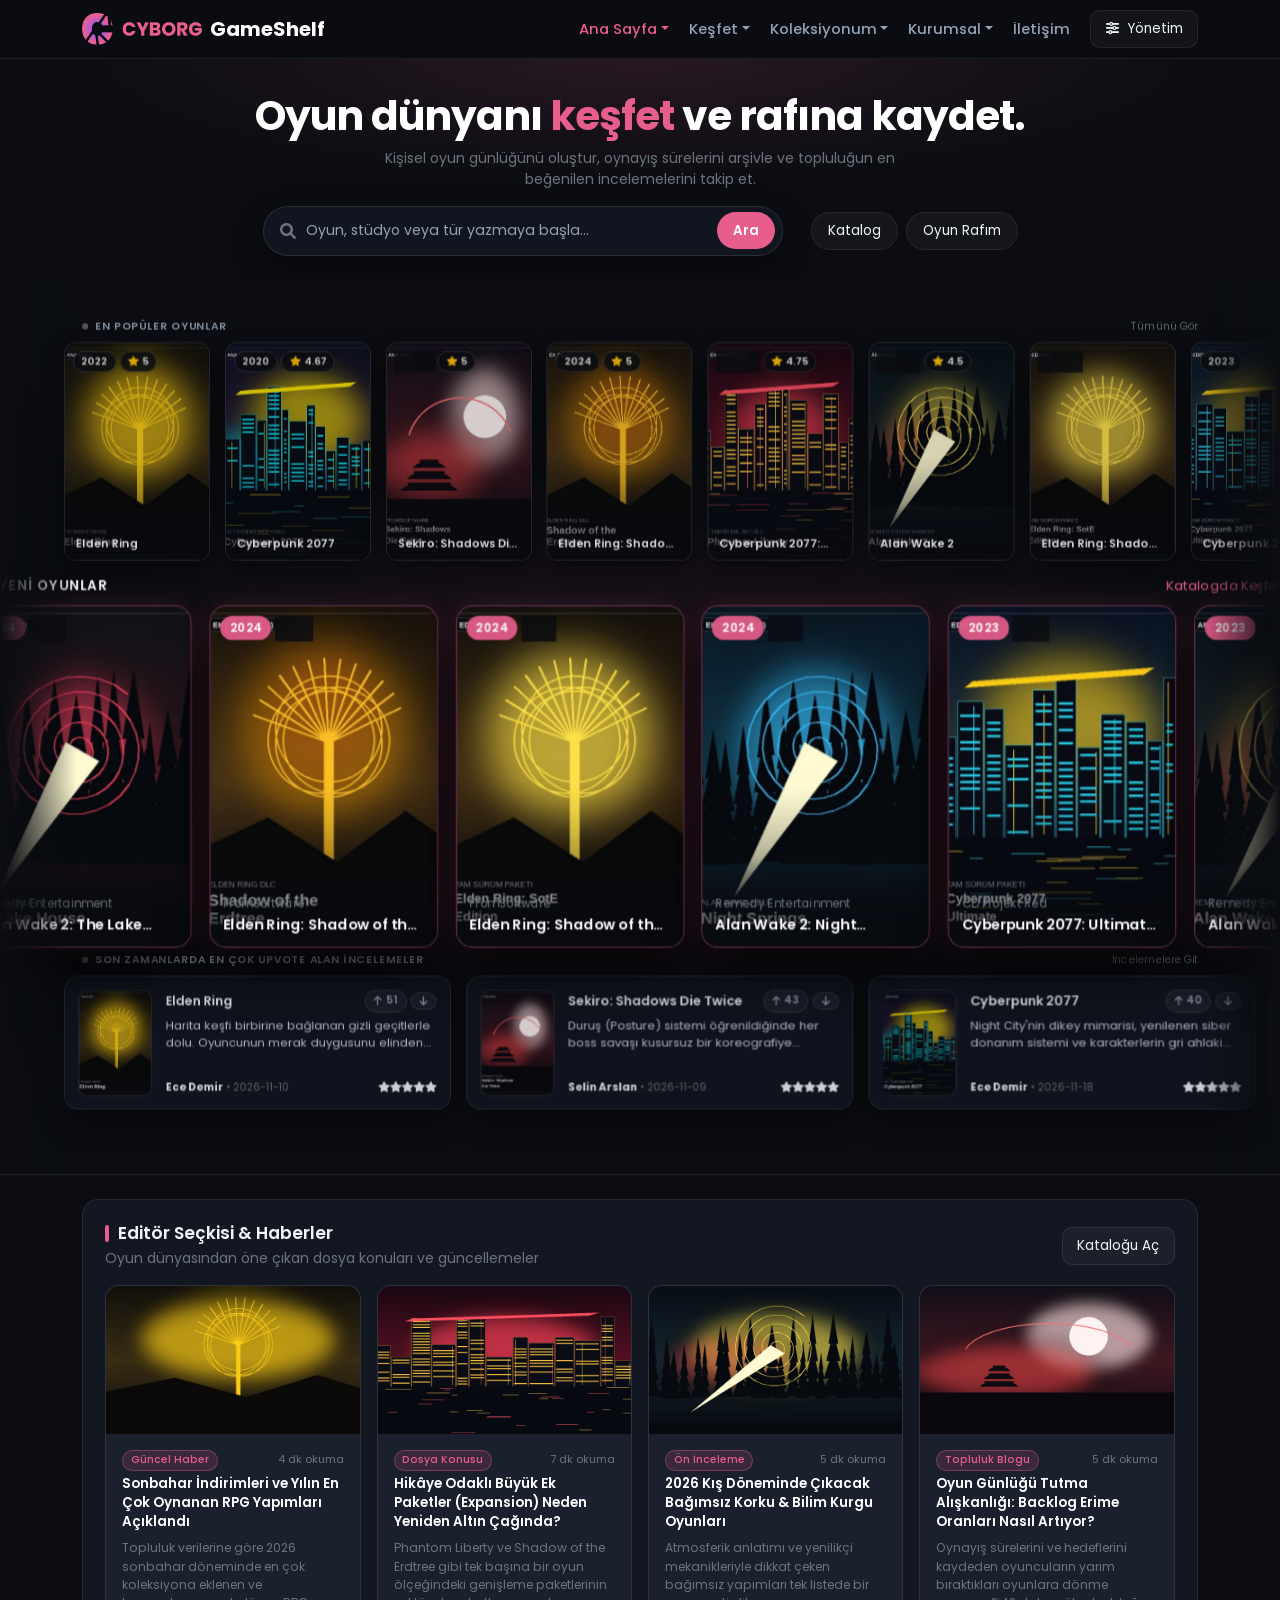
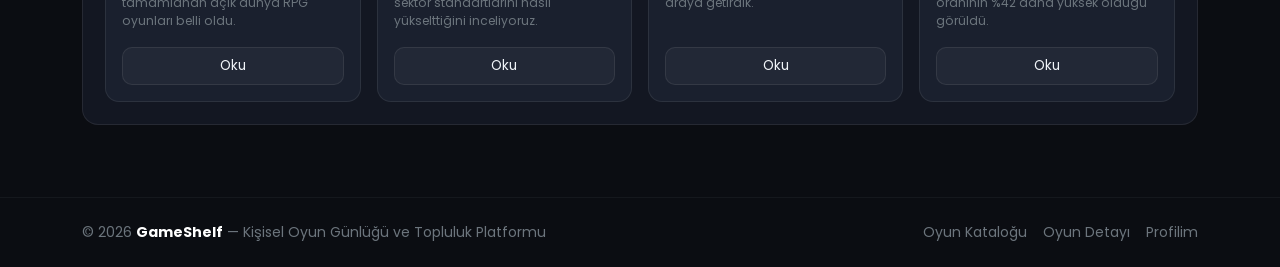
==== commit 9fbcaf73: "v2.3: add live game API integration, predictive search, and interactive marquee lanes" ====
--- a/index.html
+++ b/index.html
@@ -25,7 +25,6 @@
       </button>
       <div class="collapse navbar-collapse" id="gsMainNav">
         <ul class="navbar-nav ms-auto align-items-lg-center gap-lg-1">
-          <!-- Ana Sayfa + Sayfa İçi Sekmeler -->
           <li class="nav-item dropdown">
             <a class="nav-link dropdown-toggle active" href="index.html">Ana Sayfa</a>
             <ul class="dropdown-menu">
@@ -37,7 +36,6 @@
             </ul>
           </li>
 
-          <!-- Keşfet + Katalog & Detay Sekmeleri -->
           <li class="nav-item dropdown">
             <a class="nav-link dropdown-toggle" href="browse.html">Keşfet</a>
             <ul class="dropdown-menu">
@@ -51,7 +49,6 @@
             </ul>
           </li>
 
-          <!-- Koleksiyonum + Profil & Raf Sekmeleri -->
           <li class="nav-item dropdown">
             <a class="nav-link dropdown-toggle" href="profile.html">Koleksiyonum</a>
             <ul class="dropdown-menu">
@@ -64,7 +61,6 @@
             </ul>
           </li>
 
-          <!-- Kurumsal -->
           <li class="nav-item dropdown">
             <a class="nav-link dropdown-toggle" href="#" role="button" data-bs-toggle="dropdown">Kurumsal</a>
             <ul class="dropdown-menu">
@@ -84,7 +80,7 @@
     </div>
   </nav>
 
-  <!-- SADE & MODERN ÜST BAŞLIK + HIZLI ARAMA -->
+  <!-- SADE & MODERN ÜST BAŞLIK + CANLI TAHMİNLİ ARAMA -->
   <header class="gs-home-minimal-header">
     <div class="container text-center">
       <h1 class="gs-home-hero-title mb-2">
@@ -95,11 +91,15 @@
       </p>
 
       <div class="d-flex flex-column flex-sm-row align-items-center justify-content-center gap-2">
-        <form id="homeSearchForm" class="gs-home-search-bar">
-          <i class="fa fa-search text-secondary"></i>
-          <input type="text" id="homeSearchInput" placeholder="Oyun, stüdyo veya tür ara..." />
-          <button type="submit" class="btn btn-sm gs-btn-primary rounded-pill px-3">Ara</button>
-        </form>
+        <div class="gs-search-autocomplete-wrap" id="homeSearchWrap">
+          <form id="homeSearchForm" class="gs-home-search-bar" autocomplete="off">
+            <i class="fa fa-search text-secondary" id="homeSearchIcon"></i>
+            <input type="text" id="homeSearchInput" placeholder="Oyun, stüdyo veya tür yazmaya başla..." aria-label="Oyun ara" />
+            <button type="submit" class="btn btn-sm gs-btn-primary rounded-pill px-3">Ara</button>
+          </form>
+          <!-- Yazdıkça Açılan Anlık Tahmin Listesi -->
+          <div class="gs-search-suggestions" id="homeSearchSuggestions" role="listbox"></div>
+        </div>
         <div class="d-flex gap-2">
           <a href="browse.html" class="btn btn-sm gs-btn-outline rounded-pill px-3 py-2">Katalog</a>
           <a href="profile.html?tab=games" class="btn btn-sm gs-btn-outline rounded-pill px-3 py-2">Oyun Rafım</a>
@@ -189,6 +189,9 @@
   <script src="js/services/gameShelfService.js"></script>
   <script>
     (async function initHomePage() {
+      let cachedCatalogGames = [];
+      let lastRenderedSignature = "";
+
       function escapeHtml(str) {
         if (!str) return "";
         return String(str)
@@ -198,12 +201,23 @@
           .replace(/"/g, "&quot;");
       }
 
+      // Görsel yüklendiğinde yatay kalmış bir yedek görselse (width > height) orantısını koru
+      window.gsHandleCoverLoad = function (img) {
+        if (img && img.naturalWidth > 0 && img.naturalHeight > 0) {
+          if (img.naturalWidth > img.naturalHeight * 1.05) {
+            img.classList.add("gs-cover-is-landscape");
+          } else {
+            img.classList.remove("gs-cover-is-landscape");
+          }
+        }
+      };
+
       function renderStars(score) {
         if (score === null || score === undefined) return "";
         const full = Math.floor(score);
         const half = score - full >= 0.5 ? 1 : 0;
         const empty = 5 - full - half;
-        let html = '<span class="gs-stars" style="font-size:0.7rem;">';
+        let html = '<span class="gs-stars" style="font-size:0.74rem;">';
         for (let i = 0; i < full; i++) html += '<i class="fas fa-star"></i>';
         if (half) html += '<i class="fas fa-star-half-alt"></i>';
         for (let i = 0; i < empty; i++) html += '<i class="far fa-star"></i>';
@@ -211,46 +225,62 @@
         return html;
       }
 
-      function buildPopularTrack(games) {
-        // Duplicate twice for seamless -50% loop
-        const loopList = [...games, ...games];
-        return loopList
-          .map(
-            (g) => `
-            <a href="details.html?id=${g.id}" class="gs-back-cover-card" title="${escapeHtml(g.title)}">
-              <img src="${g.coverImage}" alt="${escapeHtml(g.title)}" />
+      function renderCoverCardHtml(g, isFront) {
+        const cardClass = isFront ? "gs-front-cover-card" : "gs-back-cover-card";
+        const inShelf = Boolean(g.collectionStatus);
+        const isFav = Boolean(g.isFavorite);
+        const subInfo = g.studio || (g.genres && g.genres[0]) || "";
+
+        return `
+          <div class="${cardClass}" data-game-card="${g.id}">
+            <div class="gs-strip-quick-actions ${inShelf || isFav ? "has-active" : ""}">
+              <button type="button"
+                      class="gs-strip-action-btn ${inShelf ? "is-active" : ""}"
+                      data-strip-shelf="${g.id}"
+                      title="${inShelf ? "Rafımda Ekli" : "Rafıma Ekle"}">
+                <i class="fa ${inShelf ? "fa-check" : "fa-plus"}"></i>
+              </button>
+              <button type="button"
+                      class="gs-strip-action-btn ${isFav ? "is-active" : ""}"
+                      data-strip-fav="${g.id}"
+                      title="${isFav ? "Favorilerden Çıkar" : "Favorilere Ekle"}">
+                <i class="${isFav ? "fas" : "far"} fa-heart"></i>
+              </button>
+            </div>
+
+            <a href="details.html?id=${g.id}" class="gs-cover-card-link" title="${escapeHtml(g.title)}">
+              <img src="${g.coverImage}"
+                   onload="window.gsHandleCoverLoad(this)"
+                   onerror="if(this.dataset.fb && this.src!==this.dataset.fb){this.src=this.dataset.fb;}"
+                   data-fb="${g.fallbackCover || g.coverImage}"
+                   alt="${escapeHtml(g.title)}" />
               <div class="gs-cover-pill-top">
-                <span class="gs-cover-chip">${g.releaseYear || ""}</span>
-                ${g.communityAverage ? `<span class="gs-cover-chip"><i class="fa fa-star text-warning me-1"></i>${g.communityAverage}</span>` : ""}
+                <span class="gs-cover-chip ${isFront ? "gs-cover-chip--new" : ""}">${g.releaseYear || (isFront ? "Yeni" : "")}</span>
+                ${
+                  isFront && g.metacritic
+                    ? `<span class="gs-cover-chip">${g.metacritic}</span>`
+                    : g.communityAverage
+                    ? `<span class="gs-cover-chip"><i class="fa fa-star text-warning me-1"></i>${g.communityAverage}</span>`
+                    : ""
+                }
               </div>
               <div class="gs-cover-overlay-info">
+                ${isFront && subInfo ? `<div class="small text-secondary mb-1" style="font-size:0.68rem;">${escapeHtml(subInfo)}</div>` : ""}
                 <div class="gs-cover-overlay-title">${escapeHtml(g.title)}</div>
               </div>
             </a>
-          `
-          )
-          .join("");
+          </div>
+        `;
+      }
+
+      function buildPopularTrack(games) {
+        const loopList = [...games, ...games];
+        return loopList.map((g) => renderCoverCardHtml(g, false)).join("");
       }
 
       function buildNewReleasesTrack(games) {
         const loopList = [...games, ...games];
-        return loopList
-          .map(
-            (g) => `
-            <a href="details.html?id=${g.id}" class="gs-front-cover-card" title="${escapeHtml(g.title)}">
-              <img src="${g.coverImage}" alt="${escapeHtml(g.title)}" />
-              <div class="gs-cover-pill-top">
-                <span class="gs-cover-chip gs-cover-chip--new">${g.releaseYear || "Yeni"}</span>
-                ${g.metacritic ? `<span class="gs-cover-chip">${g.metacritic}</span>` : ""}
-              </div>
-              <div class="gs-cover-overlay-info">
-                <div class="small text-secondary mb-1" style="font-size:0.68rem;">${escapeHtml(g.studio || "")}</div>
-                <div class="gs-cover-overlay-title">${escapeHtml(g.title)}</div>
-              </div>
-            </a>
-          `
-          )
-          .join("");
+        return loopList.map((g) => renderCoverCardHtml(g, true)).join("");
       }
 
       function buildReviewsTrack(reviews) {
@@ -259,56 +289,78 @@
           .map((rev) => {
             const gTitle = rev.game ? rev.game.title : "Oyun";
             const gCover = rev.game ? rev.game.coverImage : "assets/images/logo.png";
+            const gCoverFb = rev.game ? (rev.game.fallbackCover || rev.game.coverImage) : "assets/images/logo.png";
             const gHref = rev.game ? `details.html?id=${rev.game.id}#reviewsSection` : "browse.html";
             const netVotes = (rev.upvotes || 0) - (rev.downvotes || 0);
+            const upActive = rev.userVote === "up" ? "is-upvoted" : "";
+            const downActive = rev.userVote === "down" ? "is-downvoted" : "";
+
             return `
-              <a href="${gHref}" class="gs-review-stream-card">
-                <div class="gs-review-stream-thumb">
-                  <img src="${gCover}" alt="${escapeHtml(gTitle)}" />
-                </div>
+              <article class="gs-review-stream-card">
+                <a href="${gHref}" class="gs-review-stream-thumb" title="${escapeHtml(gTitle)}">
+                  <img src="${gCover}"
+                       onload="window.gsHandleCoverLoad(this)"
+                       onerror="if(this.dataset.fb && this.src!==this.dataset.fb){this.src=this.dataset.fb;}"
+                       data-fb="${gCoverFb}"
+                       alt="${escapeHtml(gTitle)}" />
+                </a>
                 <div class="gs-review-stream-body">
                   <div>
                     <div class="d-flex justify-content-between align-items-center gap-2">
-                      <span class="fw-semibold text-white text-truncate" style="font-size:0.78rem;">${escapeHtml(gTitle)}</span>
-                      <span class="gs-upvote-pill flex-shrink-0"><i class="fa fa-arrow-up"></i>${netVotes}</span>
+                      <a href="${gHref}" class="gs-review-stream-title-link">${escapeHtml(gTitle)}</a>
+                      <div class="gs-stream-vote-group flex-shrink-0">
+                        <button type="button" class="gs-stream-vote-btn ${upActive}" data-stream-vote="${rev.id}" data-dir="up" title="Beğen (Upvote)">
+                          <i class="fa fa-arrow-up"></i><span>${netVotes}</span>
+                        </button>
+                        <button type="button" class="gs-stream-vote-btn ${downActive}" data-stream-vote="${rev.id}" data-dir="down" title="Beğenme (Downvote)">
+                          <i class="fa fa-arrow-down"></i>
+                        </button>
+                      </div>
                     </div>
                     <p class="gs-review-stream-excerpt">${escapeHtml(rev.content || rev.title || "")}</p>
                   </div>
                   <div class="d-flex justify-content-between align-items-center gap-2">
-                    <span class="text-secondary text-truncate" style="font-size:0.69rem;">
-                      ${escapeHtml(rev.authorName)} • ${escapeHtml(rev.createdAt)}
+                    <span class="text-secondary text-truncate" style="font-size:0.73rem;">
+                      <strong class="text-light fw-medium">${escapeHtml(rev.authorName)}</strong> • ${escapeHtml(rev.createdAt)}
                     </span>
                     ${rev.rating !== null ? renderStars(rev.rating) : ""}
                   </div>
                 </div>
-              </a>
+              </article>
             `;
           })
           .join("");
       }
 
-      async function renderHome() {
-        const { games, reviews, news } = await GameShelfService.getCatalogData();
-
-        // 1. Top Strip (3D Back): En Popüler Oyunlar (sorted by community plays)
-        const popularGames = [...games].sort(
-          (a, b) => (b.communityStats?.plays || 0) - (a.communityStats?.plays || 0)
-        );
+      async function renderHome(forceRefresh = false) {
+        const { games, reviews, news } = await GameShelfService.getCatalogData({ forceRefresh });
+        cachedCatalogGames = games;
+
+        const signature = `${games.length}_${games.map((g) => `${g.id}:${g.collectionStatus}:${g.isFavorite}`).join(",")}_${reviews.map((r) => `${r.id}:${r.upvotes}:${r.downvotes}`).join(",")}`;
+        if (!forceRefresh && signature === lastRenderedSignature) {
+          return;
+        }
+        lastRenderedSignature = signature;
+
+        // 1. Üst Şerit: En Popüler Oyunlar
+        const popularGames = [...games]
+          .sort((a, b) => (b.communityStats?.plays || 0) - (a.communityStats?.plays || 0))
+          .slice(0, 18);
         document.getElementById("trackPopularGames").innerHTML = buildPopularTrack(popularGames);
 
-        // 2. Middle Strip (3D Front Spotlight): Yeni Oyunlar (sorted newest releaseDate first)
-        const newestGames = [...games].sort((a, b) =>
-          String(b.releaseDate || "").localeCompare(String(a.releaseDate || ""))
-        );
+        // 2. Orta Şerit (3D Ön Plan): Yeni Oyunlar
+        const newestGames = [...games]
+          .sort((a, b) => String(b.releaseDate || "").localeCompare(String(a.releaseDate || "")))
+          .slice(0, 18);
         document.getElementById("trackNewGames").innerHTML = buildNewReleasesTrack(newestGames);
 
-        // 3. Bottom Strip (3D Back): Son Zamanlarda En Çok Upvote Alan İncelemeler
+        // 3. Alt Şerit: Son Zamanlarda En Çok Upvote Alan İncelemeler
         const topUpvotedReviews = [...reviews].sort(
-          (a, b) => (b.upvotes || 0) - (a.upvotes || 0)
+          (a, b) => (b.upvotes - b.downvotes) - (a.upvotes - a.downvotes)
         );
         document.getElementById("trackTopReviews").innerHTML = buildReviewsTrack(topUpvotedReviews);
 
-        // 4. Clean News Grid below
+        // 4. Editör Seçkisi & Haberler
         const newsGrid = document.getElementById("homeNewsGrid");
         newsGrid.innerHTML = news
           .slice(0, 4)
@@ -316,7 +368,7 @@
             (item, idx) => `
             <div class="col-md-6 col-lg-3">
               <article class="gs-news-card">
-                <img src="${item.image}" alt="${escapeHtml(item.title)}" />
+                <img src="${item.image}" onerror="if(this.dataset.fb && this.src!==this.dataset.fb){this.src=this.dataset.fb;}" data-fb="${item.fallbackImage || item.image}" alt="${escapeHtml(item.title)}" />
                 <div class="p-3 d-flex flex-column flex-grow-1">
                   <div class="d-flex justify-content-between align-items-center gap-1 mb-1">
                     <span class="gs-badge-accent" style="font-size:0.65rem; padding:0.12rem 0.48rem;">${escapeHtml(item.category)}</span>
@@ -331,42 +383,255 @@
           `
           )
           .join("");
-
-        // News modal bindings
-        const artBackdrop = document.getElementById("homeArticleBackdrop");
-        const artOverlay = document.getElementById("homeArticleOverlay");
-        function closeArt() {
-          artBackdrop.classList.remove("active");
-          artOverlay.classList.remove("active");
-          artOverlay.setAttribute("aria-hidden", "true");
-        }
-        document.getElementById("closeHomeArticleBtn").addEventListener("click", closeArt);
-        artBackdrop.addEventListener("click", closeArt);
-
-        newsGrid.addEventListener("click", (e) => {
-          const btn = e.target.closest("[data-open-news]");
-          if (!btn) return;
-          const article = news[Number(btn.dataset.openNews)];
-          if (!article) return;
-          document.getElementById("homeArticleTag").textContent = article.category;
-          document.getElementById("homeArticleTitle").textContent = article.title;
-          document.getElementById("homeArticleMeta").textContent = `${article.source} • ${article.date} • ${article.readTime}`;
-          document.getElementById("homeArticleImg").src = article.image;
-          document.getElementById("homeArticleBody").textContent = article.content || article.excerpt;
-          artBackdrop.classList.add("active");
-          artOverlay.classList.add("active");
-          artOverlay.setAttribute("aria-hidden", "false");
+      }
+
+      // 3D Şerit Üzerindeki Etkileşimler (Rafıma Ekle, Favoriye Ekle, İnceleme Upvote/Downvote)
+      document.querySelector(".gs-stream-stage-wrap").addEventListener("click", async (e) => {
+        const shelfBtn = e.target.closest("[data-strip-shelf]");
+        if (shelfBtn) {
+          e.preventDefault();
+          e.stopPropagation();
+          const gid = Number(shelfBtn.dataset.stripShelf);
+          const existing = await GameShelfService.getCollectionEntry(gid);
+          if (existing) {
+            await GameShelfService.removeCollectionEntry(gid);
+          } else {
+            await GameShelfService.saveCollectionEntry(gid, {
+              status: "backlog",
+              favorite: false,
+              visibility: "public",
+              notes: null
+            });
+          }
+          await renderHome();
+          return;
+        }
+
+        const favBtn = e.target.closest("[data-strip-fav]");
+        if (favBtn) {
+          e.preventDefault();
+          e.stopPropagation();
+          const gid = Number(favBtn.dataset.stripFav);
+          const existing = await GameShelfService.getCollectionEntry(gid);
+          if (existing) {
+            await GameShelfService.saveCollectionEntry(gid, {
+              ...existing,
+              favorite: !existing.favorite
+            });
+          } else {
+            await GameShelfService.saveCollectionEntry(gid, {
+              status: "playing",
+              favorite: true,
+              visibility: "public",
+              notes: null
+            });
+          }
+          await renderHome();
+          return;
+        }
+
+        const voteBtn = e.target.closest("[data-stream-vote]");
+        if (voteBtn) {
+          e.preventDefault();
+          e.stopPropagation();
+          const revId = Number(voteBtn.dataset.streamVote);
+          const dir = voteBtn.dataset.dir;
+          GameShelfService.toggleReviewVote(revId, dir);
+          await renderHome();
+        }
+      });
+
+      // Yazdıkça Çalışan Tahmin / Otomatik Tamamlama Algoritması
+      const searchInput = document.getElementById("homeSearchInput");
+      const suggestionsBox = document.getElementById("homeSearchSuggestions");
+      const searchIcon = document.getElementById("homeSearchIcon");
+      let suggestTimer = null;
+      let highlightedIdx = -1;
+
+      function scoreMatch(game, query) {
+        const title = String(game.title || "").toLowerCase();
+        const q = query.toLowerCase();
+        let score = 0;
+        if (title === q) score += 120;
+        else if (title.startsWith(q)) score += 85;
+        else if (title.includes(` ${q}`)) score += 65;
+        else if (title.includes(q)) score += 45;
+        else if (
+          (game.studio && game.studio.toLowerCase().includes(q)) ||
+          (game.genres || []).some((g) => g.toLowerCase().includes(q))
+        ) {
+          score += 25;
+        }
+        // Popülerlik bonusu
+        score += Math.min(20, Math.log10((game.communityStats?.plays || 1) + 1) * 4);
+        return score;
+      }
+
+      function renderSuggestions(query, liveMatches = []) {
+        const q = query.trim();
+        if (q.length < 1) {
+          suggestionsBox.classList.remove("is-open");
+          suggestionsBox.innerHTML = "";
+          highlightedIdx = -1;
+          return;
+        }
+
+        const poolMap = new Map();
+        [...cachedCatalogGames, ...liveMatches].forEach((g) => {
+          if (g && g.id) poolMap.set(g.id, g);
         });
-      }
-
-      // Hero search submits directly to browse.html?q=...
+
+        const ranked = Array.from(poolMap.values())
+          .map((g) => ({ game: g, score: scoreMatch(g, q) }))
+          .filter((item) => item.score > 20)
+          .sort((a, b) => b.score - a.score)
+          .slice(0, 7)
+          .map((item) => item.game);
+
+        if (ranked.length === 0) {
+          suggestionsBox.innerHTML = `
+            <div class="px-3 py-2 small text-secondary d-flex justify-content-between align-items-center">
+              <span>"${escapeHtml(q)}" için eşleşme aranıyor...</span>
+              <a href="browse.html?q=${encodeURIComponent(q)}" class="text-decoration-none" style="color:var(--gs-accent);">Katalogda Ara →</a>
+            </div>
+          `;
+          suggestionsBox.classList.add("is-open");
+          highlightedIdx = -1;
+          return;
+        }
+
+        highlightedIdx = -1;
+        suggestionsBox.innerHTML =
+          ranked
+            .map(
+              (g, idx) => `
+              <a href="details.html?id=${g.id}" class="gs-suggestion-item" data-suggestion-idx="${idx}" role="option">
+                <img src="${g.coverImage}"
+                     onerror="if(this.dataset.fb && this.src!==this.dataset.fb){this.src=this.dataset.fb;}"
+                     data-fb="${g.fallbackCover || g.coverImage}"
+                     alt="${escapeHtml(g.title)}"
+                     class="gs-suggestion-poster" />
+                <div class="flex-grow-1 min-w-0">
+                  <div class="fw-semibold text-white text-truncate" style="font-size:0.84rem;">${escapeHtml(g.title)}</div>
+                  <div class="text-secondary text-truncate" style="font-size:0.72rem;">
+                    ${[g.releaseYear, g.studio, (g.genres || []).slice(0, 2).join(", ")].filter(Boolean).join(" • ")}
+                  </div>
+                </div>
+                ${
+                  g.metacritic
+                    ? `<span class="gs-cover-chip flex-shrink-0">${g.metacritic}</span>`
+                    : g.communityAverage
+                    ? `<span class="gs-cover-chip flex-shrink-0"><i class="fa fa-star text-warning me-1"></i>${g.communityAverage}</span>`
+                    : ""
+                }
+              </a>
+            `
+            )
+            .join("") +
+          `<div class="border-top border-secondary border-opacity-25 mt-1 pt-1 px-2 d-flex justify-content-between align-items-center">
+            <span class="text-secondary" style="font-size:0.7rem;">Yön tuşları ile seç veya tıkla</span>
+            <a href="browse.html?q=${encodeURIComponent(q)}" class="small text-decoration-none fw-medium" style="color:var(--gs-accent); font-size:0.74rem;">Tüm sonuçları gör →</a>
+          </div>`;
+        suggestionsBox.classList.add("is-open");
+      }
+
+      searchInput.addEventListener("input", () => {
+        const val = searchInput.value;
+        // 1) Anında yerel/önbellekteki oyunlardan tahmin göster
+        renderSuggestions(val);
+
+        // 2) 260ms sonra arka planda API'den yeni tahminleri çekip listeyi güncelle
+        clearTimeout(suggestTimer);
+        if (val.trim().length >= 2) {
+          suggestTimer = setTimeout(async () => {
+            searchIcon.className = "fa fa-spinner fa-spin text-info";
+            const apiResults = await GameShelfService.searchLiveGames(val.trim());
+            searchIcon.className = "fa fa-search text-secondary";
+            if (searchInput.value.trim() === val.trim()) {
+              renderSuggestions(val, apiResults);
+            }
+          }, 260);
+        }
+      });
+
+      searchInput.addEventListener("focus", () => {
+        if (searchInput.value.trim().length >= 1) {
+          renderSuggestions(searchInput.value);
+        }
+      });
+
+      // Klavye yön tuşları desteği
+      searchInput.addEventListener("keydown", (e) => {
+        const items = Array.from(suggestionsBox.querySelectorAll(".gs-suggestion-item"));
+        if (!items.length || !suggestionsBox.classList.contains("is-open")) return;
+
+        if (e.key === "ArrowDown") {
+          e.preventDefault();
+          highlightedIdx = (highlightedIdx + 1) % items.length;
+          items.forEach((el, i) => el.classList.toggle("is-highlighted", i === highlightedIdx));
+        } else if (e.key === "ArrowUp") {
+          e.preventDefault();
+          highlightedIdx = (highlightedIdx - 1 + items.length) % items.length;
+          items.forEach((el, i) => el.classList.toggle("is-highlighted", i === highlightedIdx));
+        } else if (e.key === "Enter" && highlightedIdx >= 0 && items[highlightedIdx]) {
+          e.preventDefault();
+          window.location.href = items[highlightedIdx].href;
+        } else if (e.key === "Escape") {
+          suggestionsBox.classList.remove("is-open");
+        }
+      });
+
+      document.addEventListener("click", (e) => {
+        if (!e.target.closest("#homeSearchWrap")) {
+          suggestionsBox.classList.remove("is-open");
+        }
+      });
+
       document.getElementById("homeSearchForm").addEventListener("submit", (e) => {
         e.preventDefault();
-        const q = document.getElementById("homeSearchInput").value.trim();
+        const q = searchInput.value.trim();
         window.location.href = q ? `browse.html?q=${encodeURIComponent(q)}` : "browse.html";
       });
 
+      // Haber okuma modalı
+      const artBackdrop = document.getElementById("homeArticleBackdrop");
+      const artOverlay = document.getElementById("homeArticleOverlay");
+      function closeArt() {
+        artBackdrop.classList.remove("active");
+        artOverlay.classList.remove("active");
+        artOverlay.setAttribute("aria-hidden", "true");
+      }
+      document.getElementById("closeHomeArticleBtn").addEventListener("click", closeArt);
+      artBackdrop.addEventListener("click", closeArt);
+
+      document.getElementById("homeNewsGrid").addEventListener("click", async (e) => {
+        const btn = e.target.closest("[data-open-news]");
+        if (!btn) return;
+        const { news } = await GameShelfService.getCatalogData();
+        const article = news[Number(btn.dataset.openNews)];
+        if (!article) return;
+        document.getElementById("homeArticleTag").textContent = article.category;
+        document.getElementById("homeArticleTitle").textContent = article.title;
+        document.getElementById("homeArticleMeta").textContent = `${article.source} • ${article.date} • ${article.readTime}`;
+        document.getElementById("homeArticleImg").src = article.image;
+        document.getElementById("homeArticleBody").textContent = article.content || article.excerpt;
+        artBackdrop.classList.add("active");
+        artOverlay.classList.add("active");
+        artOverlay.setAttribute("aria-hidden", "false");
+      });
+
+      // İlk yükleme + Otomatik arka plan senkronizasyonu (yeni oyun geldiğinde veya başka sekmede güncellendiğinde)
       await renderHome();
+
+      window.addEventListener("storage", () => {
+        renderHome();
+      });
+
+      setInterval(() => {
+        if (!document.hidden) {
+          renderHome(true);
+        }
+      }, 60000);
     })();
   </script>
 </body>
--- a/css/gameshelf.css
+++ b/css/gameshelf.css
@@ -600,16 +600,38 @@
   z-index: 1065 !important;
 }
 
-.gs-trailer-pocket video {
+.gs-trailer-pocket video,
+.gs-trailer-pocket iframe {
   width: 100%;
   height: 100%;
+  border: 0;
   object-fit: cover;
   display: block;
   background: #000;
 }
 
-.gs-trailer-pocket.is-expanded video {
+.gs-trailer-pocket:not(.is-expanded) iframe {
+  transform: scale(1.26);
+  pointer-events: none;
+}
+
+.gs-trailer-pocket.is-expanded video,
+.gs-trailer-pocket.is-expanded iframe {
+  transform: none;
   object-fit: contain;
+  pointer-events: auto;
+}
+
+.gs-trailer-click-shield {
+  position: absolute;
+  inset: 0;
+  z-index: 4;
+  background: transparent;
+  cursor: pointer;
+}
+
+.gs-trailer-pocket.is-expanded .gs-trailer-click-shield {
+  display: none;
 }
 
 .gs-trailer-badge {
@@ -2023,16 +2045,17 @@
   will-change: transform;
 }
 
+/* Hız yarıya düşürüldü — akıcı ve rahat okunabilir tempo */
 .gs-marquee-track--left-slow {
-  animation: gsMarqueeLeft 46s linear infinite;
+  animation: gsMarqueeLeft 92s linear infinite;
 }
 
 .gs-marquee-track--right-main {
-  animation: gsMarqueeRight 40s linear infinite;
+  animation: gsMarqueeRight 80s linear infinite;
 }
 
 .gs-marquee-track--left-reviews {
-  animation: gsMarqueeLeft 52s linear infinite;
+  animation: gsMarqueeLeft 104s linear infinite;
 }
 
 /* Sadece üzerine gelindiğinde ilgili şerit akışı duraklatır */
@@ -2058,25 +2081,25 @@
   }
 }
 
-/* Üst Şerit Kartı: Popüler Oyun Kapakları (Arka Katman) */
+/* Üst Şerit Kartı: Popüler Oyun Kapakları (Arka Katman — Net 2:3 / 3:4 Kapak Oranı) */
 .gs-back-cover-card {
   position: relative;
-  flex: 0 0 156px;
-  aspect-ratio: 3 / 4;
+  flex: 0 0 162px;
+  width: 162px;
+  height: 243px;
   border-radius: 13px;
   overflow: hidden;
-  border: 1px solid rgba(255, 255, 255, 0.11);
-  background: var(--gs-surface-elevated);
-  box-shadow: 0 10px 24px rgba(0, 0, 0, 0.5);
+  border: 1px solid rgba(255, 255, 255, 0.12);
+  background: #111520;
+  box-shadow: 0 10px 24px rgba(0, 0, 0, 0.52);
   display: block;
-  text-decoration: none;
   transition: transform 0.24s ease, border-color 0.24s ease, box-shadow 0.24s ease;
 }
 
 .gs-back-cover-card:hover {
   transform: translateY(-4px) scale(1.03);
-  border-color: rgba(var(--gs-accent-rgb), 0.7);
-  box-shadow: 0 16px 32px rgba(0, 0, 0, 0.7);
+  border-color: rgba(var(--gs-accent-rgb), 0.72);
+  box-shadow: 0 16px 32px rgba(0, 0, 0, 0.74);
 }
 
 .gs-back-cover-card img,
@@ -2084,23 +2107,33 @@
   width: 100%;
   height: 100%;
   object-fit: cover;
+  object-position: center top;
+  image-rendering: -webkit-optimize-contrast;
   display: block;
 }
 
-/* Orta Şerit Kartı: Yeni Oyunlar (3D Ön Plan Vitrini - Daha Büyük & Parlak) */
+/* Yatay görsele düşen yedek kapaklarda bozulmayı önleyen bulanık arka plan katmanı */
+.gs-cover-is-landscape {
+  object-fit: contain !important;
+  object-position: center center !important;
+  background: radial-gradient(circle at center, #1c2333 0%, #0d1017 100%);
+  padding: 0.35rem;
+}
+
+/* Orta Şerit Kartı: Yeni Oyunlar (3D Ön Plan Vitrini — Tam 2:3 Dikey Portre Oranı) */
 .gs-front-cover-card {
   position: relative;
-  flex: 0 0 214px;
-  aspect-ratio: 3 / 4;
+  flex: 0 0 216px;
+  width: 216px;
+  height: 324px;
   border-radius: 16px;
   overflow: hidden;
-  border: 1px solid rgba(var(--gs-accent-rgb), 0.45);
-  background: var(--gs-surface-elevated);
+  border: 1px solid rgba(var(--gs-accent-rgb), 0.48);
+  background: #111520;
   box-shadow:
     0 22px 46px rgba(0, 0, 0, 0.78),
     0 0 26px rgba(var(--gs-accent-rgb), 0.18);
   display: block;
-  text-decoration: none;
   transition: transform 0.26s cubic-bezier(0.22, 1, 0.36, 1), border-color 0.24s ease, box-shadow 0.24s ease;
 }
 
@@ -2112,19 +2145,76 @@
     0 0 34px rgba(var(--gs-accent-rgb), 0.36);
 }
 
+.gs-cover-card-link {
+  display: block;
+  width: 100%;
+  height: 100%;
+  text-decoration: none;
+  color: inherit;
+}
+
+/* Kapak Üzeri Hızlı Etkileşim Butonları (Rafıma Ekle / Favori) */
+.gs-strip-quick-actions {
+  position: absolute;
+  top: 8px;
+  right: 8px;
+  display: flex;
+  gap: 5px;
+  z-index: 6;
+  opacity: 0;
+  transform: translateY(-4px);
+  transition: opacity 0.2s ease, transform 0.2s ease;
+}
+
+.gs-back-cover-card:hover .gs-strip-quick-actions,
+.gs-front-cover-card:hover .gs-strip-quick-actions,
+.gs-strip-quick-actions.has-active {
+  opacity: 1;
+  transform: translateY(0);
+}
+
+.gs-strip-action-btn {
+  width: 28px;
+  height: 28px;
+  border-radius: 50%;
+  border: 1px solid rgba(255, 255, 255, 0.22);
+  background: rgba(11, 13, 18, 0.86);
+  backdrop-filter: blur(8px);
+  color: #f8fafc;
+  display: inline-flex;
+  align-items: center;
+  justify-content: center;
+  font-size: 0.72rem;
+  cursor: pointer;
+  transition: background 0.18s ease, border-color 0.18s ease, color 0.18s ease, transform 0.18s ease;
+}
+
+.gs-strip-action-btn:hover {
+  background: var(--gs-accent);
+  border-color: var(--gs-accent);
+  color: var(--gs-accent-contrast);
+  transform: scale(1.08);
+}
+
+.gs-strip-action-btn.is-active {
+  background: rgba(var(--gs-accent-rgb), 0.92);
+  border-color: var(--gs-accent);
+  color: var(--gs-accent-contrast);
+}
+
 .gs-cover-pill-top {
   position: absolute;
   top: 9px;
   left: 9px;
-  right: 9px;
-  display: flex;
-  justify-content: space-between;
+  display: flex;
+  gap: 4px;
   align-items: center;
   pointer-events: none;
+  z-index: 4;
 }
 
 .gs-cover-chip {
-  background: rgba(11, 13, 18, 0.8);
+  background: rgba(11, 13, 18, 0.82);
   backdrop-filter: blur(8px);
   border: 1px solid rgba(255, 255, 255, 0.14);
   color: #f8fafc;
@@ -2135,7 +2225,7 @@
 }
 
 .gs-front-cover-card .gs-cover-chip--new {
-  background: rgba(var(--gs-accent-rgb), 0.9);
+  background: rgba(var(--gs-accent-rgb), 0.92);
   border-color: transparent;
   color: var(--gs-accent-contrast);
 }
@@ -2143,9 +2233,10 @@
 .gs-cover-overlay-info {
   position: absolute;
   inset: auto 0 0 0;
-  padding: 2.1rem 0.75rem 0.65rem;
-  background: linear-gradient(180deg, transparent 0%, rgba(9, 11, 16, 0.96) 100%);
+  padding: 2.2rem 0.75rem 0.68rem;
+  background: linear-gradient(180deg, transparent 0%, rgba(9, 11, 16, 0.97) 100%);
   color: #fff;
+  pointer-events: none;
 }
 
 .gs-cover-overlay-title {
@@ -2159,44 +2250,47 @@
 }
 
 .gs-back-cover-card .gs-cover-overlay-title {
-  font-size: 0.76rem;
-}
-
-/* Alt Şerit Kartı: Son Zamanlarda En Çok Upvote Alan İncelemeler (Arka Katman) */
+  font-size: 0.77rem;
+}
+
+/* Alt Şerit Kartı: Son Zamanlarda En Çok Upvote Alan İncelemeler (Daha Büyük ve Etkileşimli) */
 .gs-review-stream-card {
-  flex: 0 0 340px;
+  flex: 0 0 430px;
+  min-height: 138px;
   display: flex;
   align-items: stretch;
-  gap: 0.78rem;
-  background: rgba(19, 23, 34, 0.9);
-  backdrop-filter: blur(10px);
-  border: 1px solid rgba(255, 255, 255, 0.1);
-  border-radius: 14px;
-  padding: 0.72rem;
-  text-decoration: none;
+  gap: 0.95rem;
+  background: rgba(19, 23, 34, 0.94);
+  backdrop-filter: blur(12px);
+  border: 1px solid rgba(255, 255, 255, 0.12);
+  border-radius: 16px;
+  padding: 0.92rem;
   color: var(--gs-text);
-  box-shadow: 0 10px 26px rgba(0, 0, 0, 0.45);
+  box-shadow: 0 14px 32px rgba(0, 0, 0, 0.52);
   transition: transform 0.22s ease, border-color 0.22s ease, background 0.22s ease;
 }
 
 .gs-review-stream-card:hover {
   transform: translateY(-4px);
-  border-color: rgba(var(--gs-accent-rgb), 0.65);
-  background: rgba(24, 29, 43, 0.98);
+  border-color: rgba(var(--gs-accent-rgb), 0.7);
+  background: rgba(24, 29, 43, 0.99);
 }
 
 .gs-review-stream-thumb {
-  flex: 0 0 64px;
-  aspect-ratio: 3 / 4;
-  border-radius: 9px;
+  flex: 0 0 82px;
+  width: 82px;
+  height: 118px;
+  border-radius: 10px;
   overflow: hidden;
-  border: 1px solid rgba(255, 255, 255, 0.1);
+  border: 1px solid rgba(255, 255, 255, 0.12);
+  display: block;
 }
 
 .gs-review-stream-thumb img {
   width: 100%;
   height: 100%;
   object-fit: cover;
+  object-position: center top;
   display: block;
 }
 
@@ -2208,39 +2302,136 @@
   justify-content: space-between;
 }
 
+.gs-review-stream-title-link {
+  font-size: 0.88rem;
+  font-weight: 600;
+  color: #fff;
+  text-decoration: none;
+  display: block;
+  overflow: hidden;
+  text-overflow: ellipsis;
+  white-space: nowrap;
+}
+
+.gs-review-stream-title-link:hover {
+  color: var(--gs-accent);
+}
+
 .gs-review-stream-excerpt {
-  font-size: 0.76rem;
-  line-height: 1.42;
+  font-size: 0.82rem;
+  line-height: 1.48;
   color: #cbd5e1;
   display: -webkit-box;
   -webkit-line-clamp: 2;
   -webkit-box-orient: vertical;
   overflow: hidden;
-  margin: 0.22rem 0 0.35rem;
-}
-
-.gs-upvote-pill {
+  margin: 0.32rem 0 0.48rem;
+}
+
+.gs-stream-vote-group {
   display: inline-flex;
   align-items: center;
   gap: 0.3rem;
+}
+
+.gs-stream-vote-btn {
+  display: inline-flex;
+  align-items: center;
+  gap: 0.28rem;
+  background: rgba(255, 255, 255, 0.05);
+  border: 1px solid rgba(255, 255, 255, 0.12);
+  color: var(--gs-text-muted);
+  font-size: 0.74rem;
+  font-weight: 600;
+  padding: 0.16rem 0.56rem;
+  border-radius: 999px;
+  cursor: pointer;
+  transition: all 0.18s ease;
+}
+
+.gs-stream-vote-btn:hover,
+.gs-stream-vote-btn.is-upvoted {
+  background: rgba(var(--gs-accent-rgb), 0.18);
+  border-color: rgba(var(--gs-accent-rgb), 0.55);
+  color: var(--gs-accent);
+}
+
+.gs-stream-vote-btn.is-downvoted {
+  background: rgba(248, 113, 113, 0.16);
+  border-color: rgba(248, 113, 113, 0.45);
+  color: #f87171;
+}
+
+/* Canlı Tahmin / Otomatik Tamamlama Açılır Listesi */
+.gs-search-autocomplete-wrap {
+  position: relative;
+  width: 100%;
+  max-width: 540px;
+}
+
+.gs-search-suggestions {
+  position: absolute;
+  top: calc(100% + 8px);
+  left: 0;
+  right: 0;
+  background: rgba(17, 21, 32, 0.98);
+  backdrop-filter: blur(18px);
+  border: 1px solid rgba(255, 255, 255, 0.12);
+  border-radius: 16px;
+  padding: 0.45rem;
+  box-shadow: 0 24px 56px rgba(0, 0, 0, 0.82);
+  z-index: 1050;
+  text-align: left;
+  max-height: 390px;
+  overflow-y: auto;
+  display: none;
+}
+
+.gs-search-suggestions.is-open {
+  display: block;
+}
+
+.gs-suggestion-item {
+  display: flex;
+  align-items: center;
+  gap: 0.75rem;
+  padding: 0.5rem 0.65rem;
+  border-radius: 11px;
+  text-decoration: none;
+  color: #f8fafc;
+  transition: background 0.16s ease;
+}
+
+.gs-suggestion-item:hover,
+.gs-suggestion-item.is-highlighted {
   background: rgba(var(--gs-accent-rgb), 0.16);
-  border: 1px solid rgba(var(--gs-accent-rgb), 0.38);
-  color: var(--gs-accent);
-  font-size: 0.7rem;
-  font-weight: 600;
-  padding: 0.1rem 0.48rem;
-  border-radius: 999px;
+  color: #fff;
+}
+
+.gs-suggestion-poster {
+  width: 38px;
+  height: 54px;
+  border-radius: 7px;
+  object-fit: cover;
+  flex-shrink: 0;
+  background: #0d1017;
+  border: 1px solid rgba(255, 255, 255, 0.1);
 }
 
 @media (max-width: 767.98px) {
   .gs-back-cover-card {
-    flex: 0 0 124px;
+    flex: 0 0 126px;
+    width: 126px;
+    height: 189px;
   }
   .gs-front-cover-card {
     flex: 0 0 168px;
+    width: 168px;
+    height: 252px;
   }
   .gs-review-stream-card {
-    flex: 0 0 285px;
+    flex: 0 0 340px;
+    min-height: 124px;
   }
 }
 
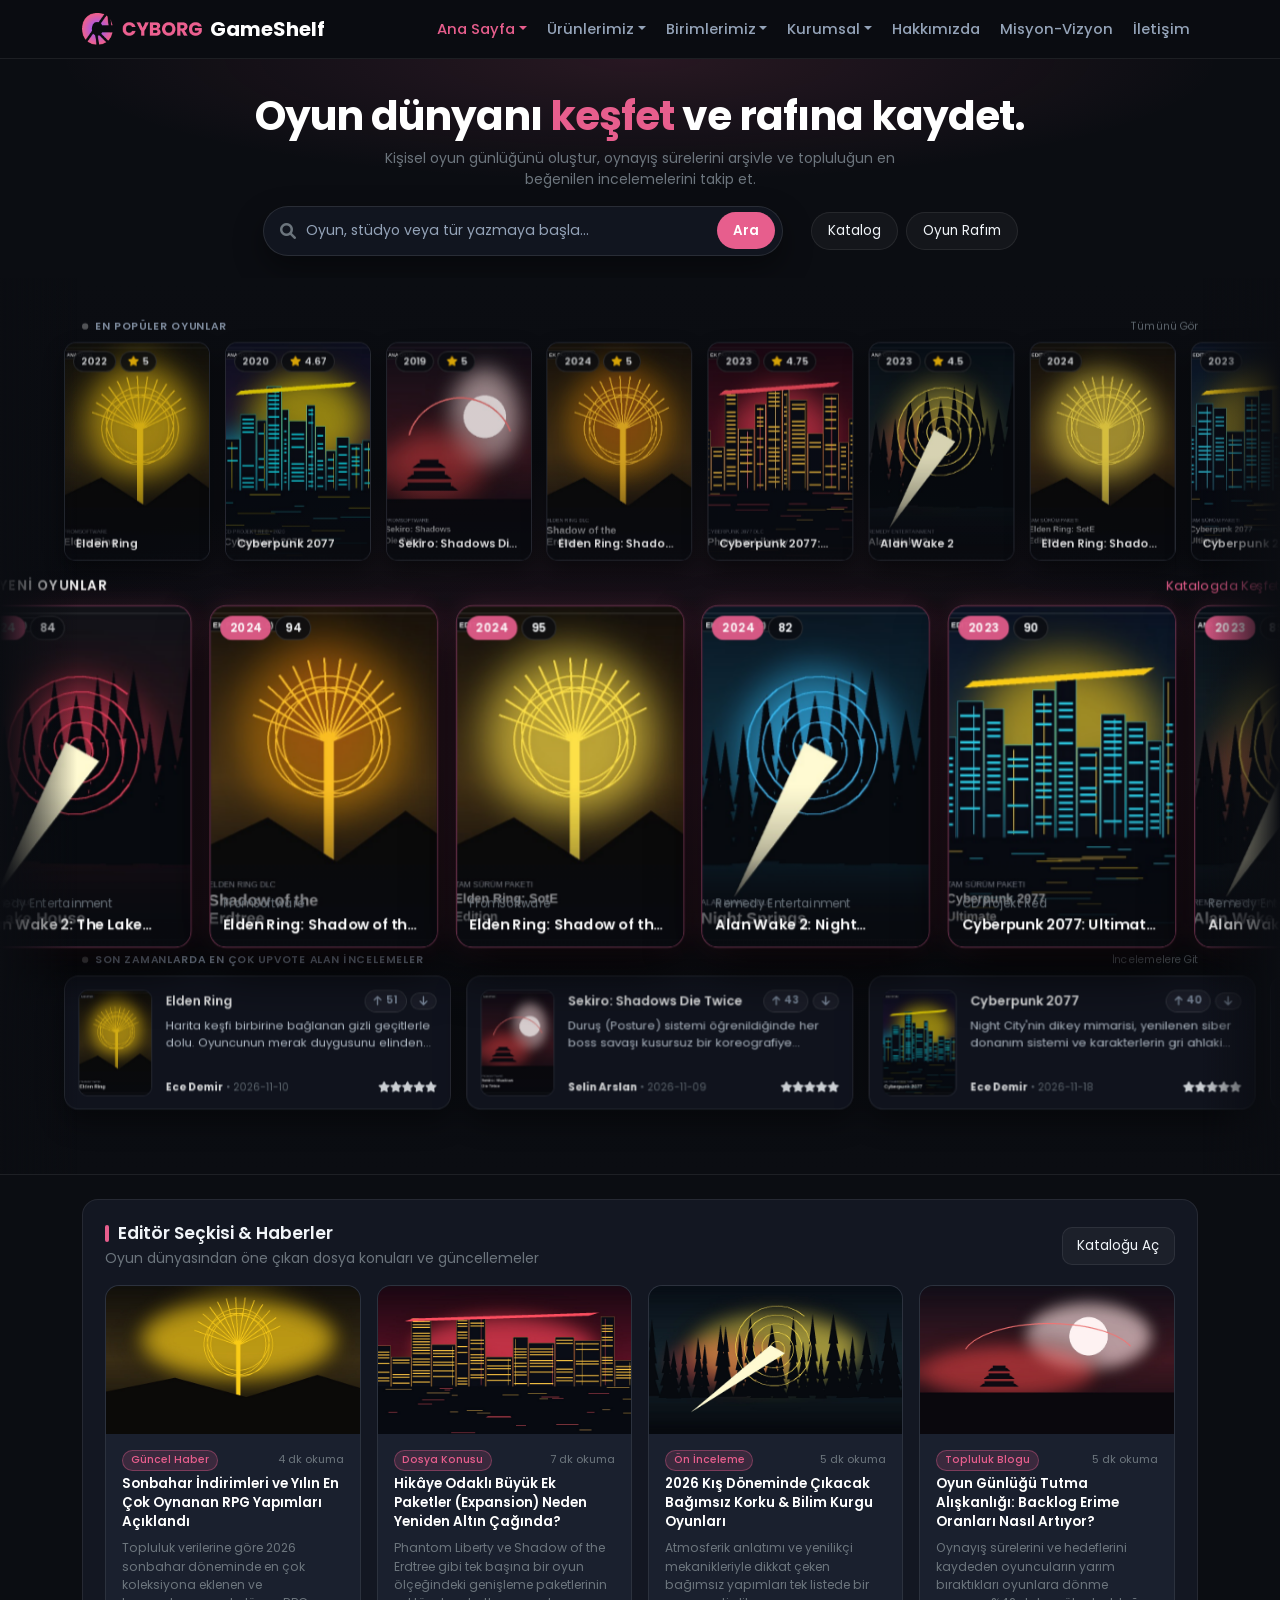
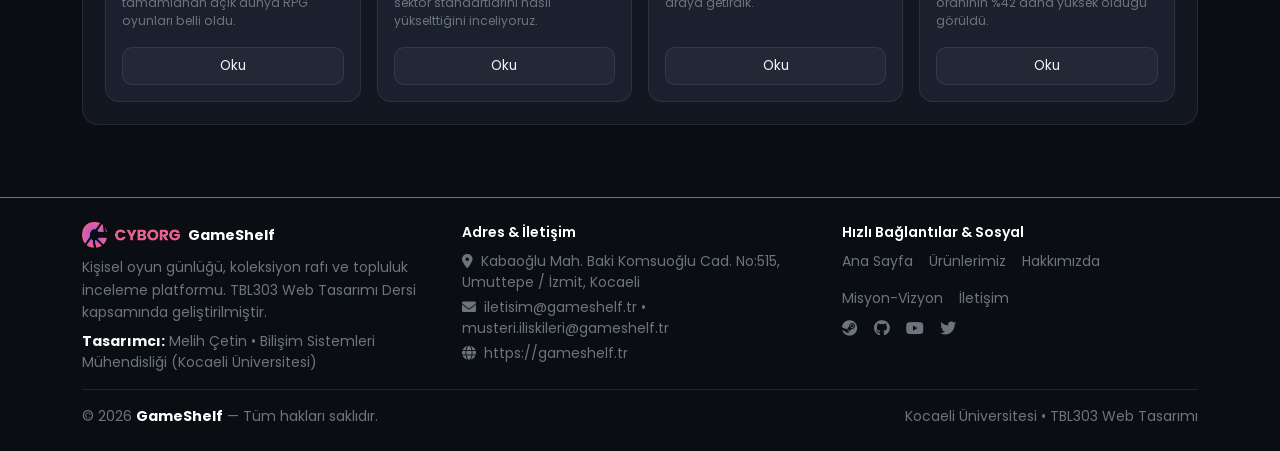
==== commit f94d6879: "v2.4: add contact page with map and form, about, and mission-vision" ====
--- a/index.html
+++ b/index.html
@@ -37,9 +37,9 @@
           </li>
 
           <li class="nav-item dropdown">
-            <a class="nav-link dropdown-toggle" href="browse.html">Keşfet</a>
+            <a class="nav-link dropdown-toggle " href="browse.html">Ürünlerimiz</a>
             <ul class="dropdown-menu">
-              <li class="dropdown-header-label">Katalog &amp; Keşif Sekmeleri</li>
+              <li class="dropdown-header-label">Oyun Kataloğu &amp; Sürümler</li>
               <li><a class="dropdown-item" href="browse.html"><i class="fa fa-compass"></i> Tüm Oyun Kataloğu</a></li>
               <li><a class="dropdown-item" href="browse.html?type=base"><i class="fa fa-gamepad"></i> Ana Oyunlar</a></li>
               <li><a class="dropdown-item" href="browse.html?type=dlc"><i class="fa fa-puzzle-piece"></i> DLC &amp; Genişleme Paketleri</a></li>
@@ -50,31 +50,29 @@
           </li>
 
           <li class="nav-item dropdown">
-            <a class="nav-link dropdown-toggle" href="profile.html">Koleksiyonum</a>
+            <a class="nav-link dropdown-toggle " href="profile.html">Birimlerimiz</a>
             <ul class="dropdown-menu">
-              <li class="dropdown-header-label">Profil &amp; Raf Sekmeleri</li>
-              <li><a class="dropdown-item" href="profile.html?tab=overview"><i class="fa fa-user"></i> Profil Özeti &amp; İstatistikler</a></li>
+              <li class="dropdown-header-label">Platform &amp; Topluluk Birimleri</li>
+              <li><a class="dropdown-item" href="profile.html?tab=overview"><i class="fa fa-user"></i> Kişisel Günlük &amp; İstatistikler</a></li>
               <li><a class="dropdown-item" href="profile.html?tab=games"><i class="fa fa-th"></i> Oyun Rafı (Kapaklar)</a></li>
-              <li><a class="dropdown-item" href="profile.html?tab=journal"><i class="fa fa-history"></i> Günlük Geçmişi</a></li>
-              <li><a class="dropdown-item" href="profile.html?tab=reviews"><i class="fa fa-comment-alt"></i> İncelemelerim</a></li>
-              <li><a class="dropdown-item" href="profile.html?tab=games&amp;filter=favorites"><i class="fa fa-heart text-danger"></i> Favori Oyunlarım</a></li>
+              <li><a class="dropdown-item" href="streams.html"><i class="fa fa-video"></i> Canlı Yayın &amp; Akış Birimi</a></li>
+              <li><a class="dropdown-item" href="announcements.html"><i class="fa fa-bullhorn"></i> Duyuru &amp; Arşiv Birimi</a></li>
             </ul>
           </li>
 
           <li class="nav-item dropdown">
-            <a class="nav-link dropdown-toggle" href="#" role="button" data-bs-toggle="dropdown">Kurumsal</a>
+            <a class="nav-link dropdown-toggle " href="about.html">Kurumsal</a>
             <ul class="dropdown-menu">
-              <li class="dropdown-header-label">Platform Bilgileri</li>
+              <li class="dropdown-header-label">Kurumsal Sayfalar</li>
               <li><a class="dropdown-item" href="about.html"><i class="fa fa-building"></i> Hakkımızda</a></li>
               <li><a class="dropdown-item" href="mission-vision.html"><i class="fa fa-bullseye"></i> Misyon &amp; Vizyon</a></li>
               <li><a class="dropdown-item" href="announcements.html"><i class="fa fa-bullhorn"></i> Duyurular</a></li>
             </ul>
           </li>
 
-          <li class="nav-item"><a class="nav-link" href="contact.html">İletişim</a></li>
-          <li class="nav-item ms-lg-2">
-            <a class="btn btn-sm gs-btn-outline" href="admin/index.html"><i class="fa fa-sliders me-1"></i> Yönetim</a>
-          </li>
+          <li class="nav-item"><a class="nav-link " href="about.html">Hakkımızda</a></li>
+          <li class="nav-item"><a class="nav-link " href="mission-vision.html">Misyon-Vizyon</a></li>
+          <li class="nav-item"><a class="nav-link " href="contact.html">İletişim</a></li>
         </ul>
       </div>
     </div>
@@ -173,14 +171,49 @@
     <p class="text-light small mb-0" style="line-height: 1.75;" id="homeArticleBody"></p>
   </section>
 
-  <!-- Alt Bilgi -->
-  <footer class="border-top border-secondary border-opacity-10 py-4 mt-5">
-    <div class="container d-flex flex-wrap justify-content-between align-items-center gap-2 small text-secondary">
-      <div>© 2026 <strong class="text-white">GameShelf</strong> — Kişisel Oyun Günlüğü ve Topluluk Platformu</div>
-      <div class="d-flex gap-3">
-        <a href="browse.html" class="text-secondary text-decoration-none">Oyun Kataloğu</a>
-        <a href="details.html?id=1" class="text-secondary text-decoration-none">Oyun Detayı</a>
-        <a href="profile.html" class="text-secondary text-decoration-none">Profilim</a>
+  <!-- Tutarlı Kurumsal Alt Bilgi (Footer) -->
+  <footer class="border-top border-secondary border-opacity-15 py-4 mt-5" style="background: rgba(11, 13, 18, 0.72);">
+    <div class="container">
+      <div class="row g-4 small">
+        <div class="col-lg-4">
+          <div class="d-flex align-items-center gap-2 text-white fw-bold mb-2">
+            <img src="assets/images/logo.png" alt="GameShelf" style="height: 26px;" />
+            <span>GameShelf</span>
+          </div>
+          <p class="text-secondary mb-2" style="line-height: 1.6;">
+            Kişisel oyun günlüğü, koleksiyon rafı ve topluluk inceleme platformu. TBL303 Web Tasarımı Dersi kapsamında geliştirilmiştir.
+          </p>
+          <div class="text-secondary">
+            <strong class="text-light">Tasarımcı:</strong> Melih Çetin • Bilişim Sistemleri Mühendisliği (Kocaeli Üniversitesi)
+          </div>
+        </div>
+        <div class="col-lg-4">
+          <div class="fw-semibold text-white mb-2">Adres &amp; İletişim</div>
+          <div class="text-secondary mb-1"><i class="fa fa-map-marker-alt me-2 text-secondary"></i>Kabaoğlu Mah. Baki Komsuoğlu Cad. No:515, Umuttepe / İzmit, Kocaeli</div>
+          <div class="text-secondary mb-1"><i class="fa fa-envelope me-2 text-secondary"></i>iletisim@gameshelf.tr • musteri.iliskileri@gameshelf.tr</div>
+          <div class="text-secondary"><i class="fa fa-globe me-2 text-secondary"></i>https://gameshelf.tr</div>
+        </div>
+        <div class="col-lg-4">
+          <div class="fw-semibold text-white mb-2">Hızlı Bağlantılar &amp; Sosyal</div>
+          <div class="d-flex flex-wrap gap-3 mb-2">
+            <a href="index.html" class="text-secondary text-decoration-none">Ana Sayfa</a>
+            <a href="browse.html" class="text-secondary text-decoration-none">Ürünlerimiz</a>
+            <a href="about.html" class="text-secondary text-decoration-none">Hakkımızda</a>
+            <a href="mission-vision.html" class="text-secondary text-decoration-none">Misyon-Vizyon</a>
+            <a href="contact.html" class="text-secondary text-decoration-none">İletişim</a>
+          </div>
+          <div class="d-flex gap-3 fs-6">
+            <a href="https://store.steampowered.com" target="_blank" rel="noopener" class="text-secondary" title="Steam"><i class="fab fa-steam"></i></a>
+            <a href="https://github.com" target="_blank" rel="noopener" class="text-secondary" title="GitHub"><i class="fab fa-github"></i></a>
+            <a href="https://youtube.com" target="_blank" rel="noopener" class="text-secondary" title="YouTube"><i class="fab fa-youtube"></i></a>
+            <a href="https://x.com" target="_blank" rel="noopener" class="text-secondary" title="X / Twitter"><i class="fab fa-twitter"></i></a>
+          </div>
+        </div>
+      </div>
+      <hr class="border-secondary border-opacity-15 my-3" />
+      <div class="d-flex flex-wrap justify-content-between align-items-center gap-2 small text-secondary">
+        <div>© 2026 <strong class="text-white">GameShelf</strong> — Tüm hakları saklıdır.</div>
+        <div>Kocaeli Üniversitesi • TBL303 Web Tasarımı</div>
       </div>
     </div>
   </footer>
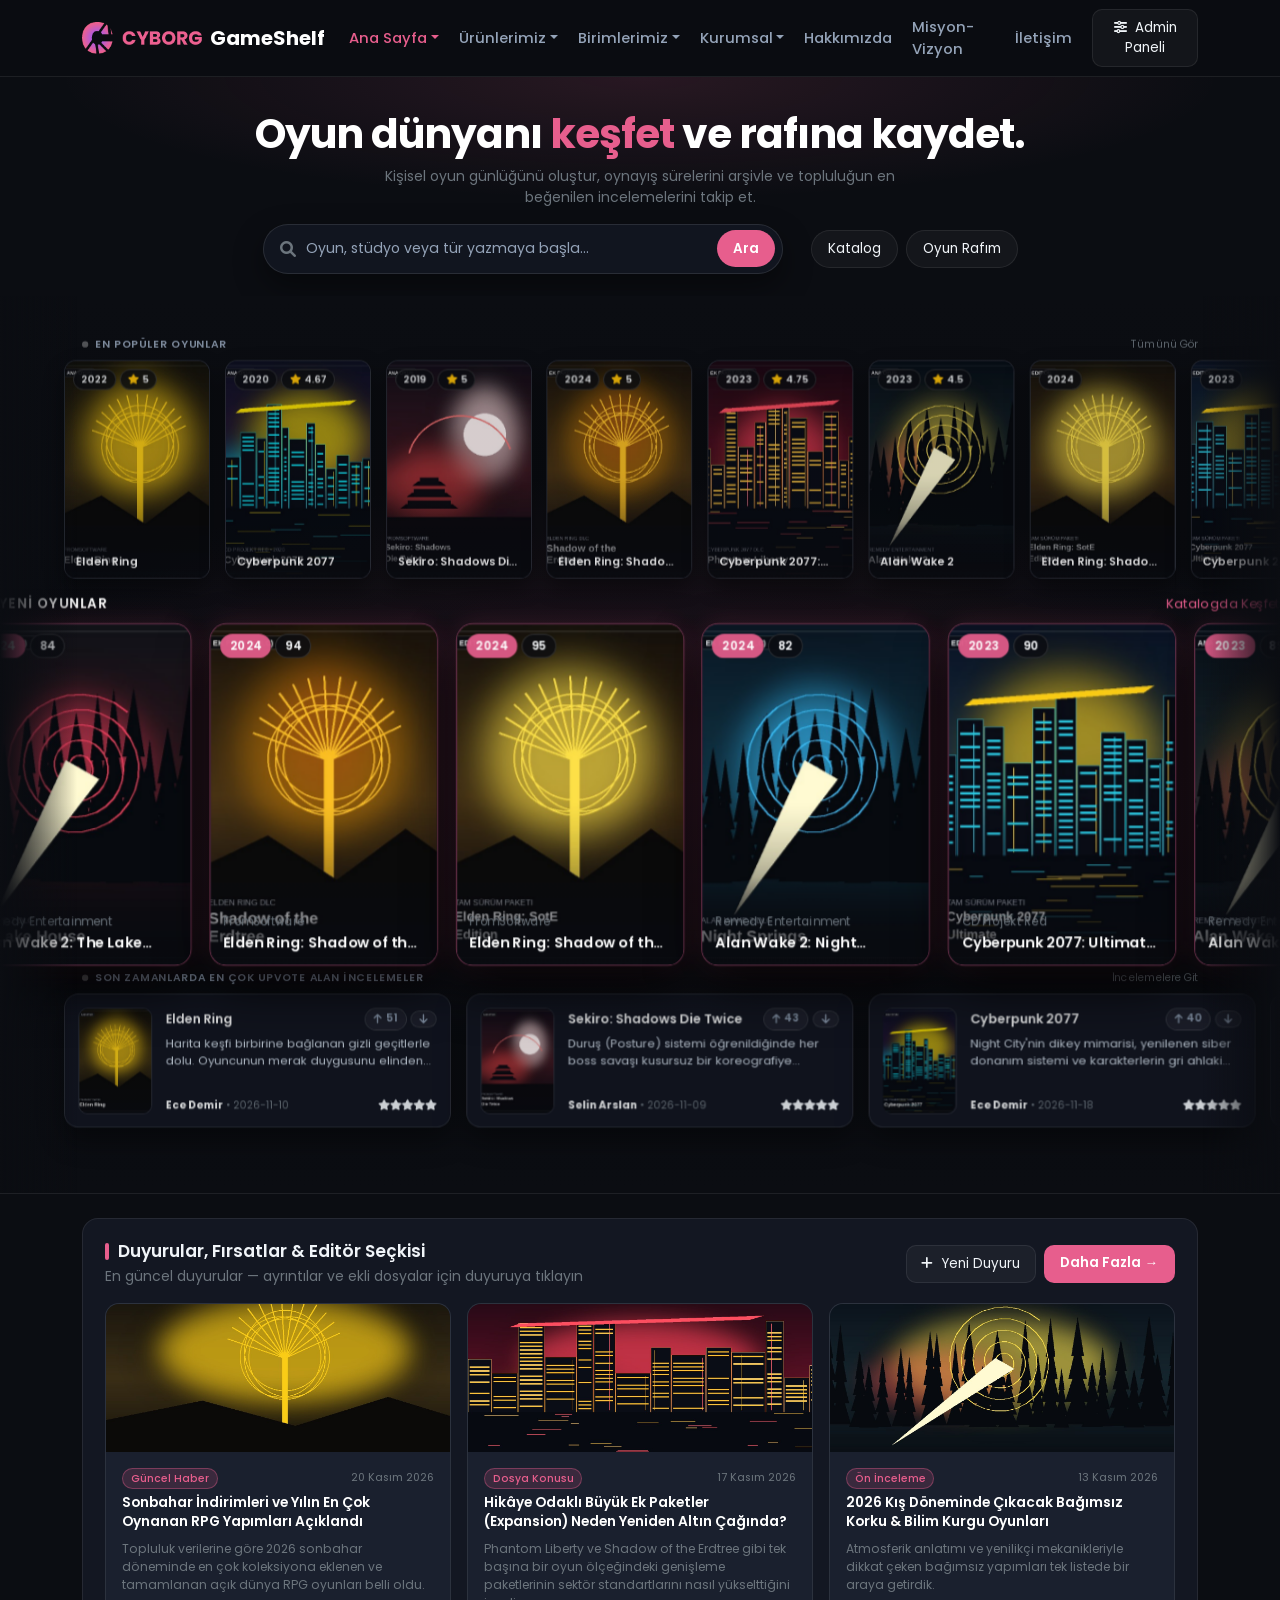
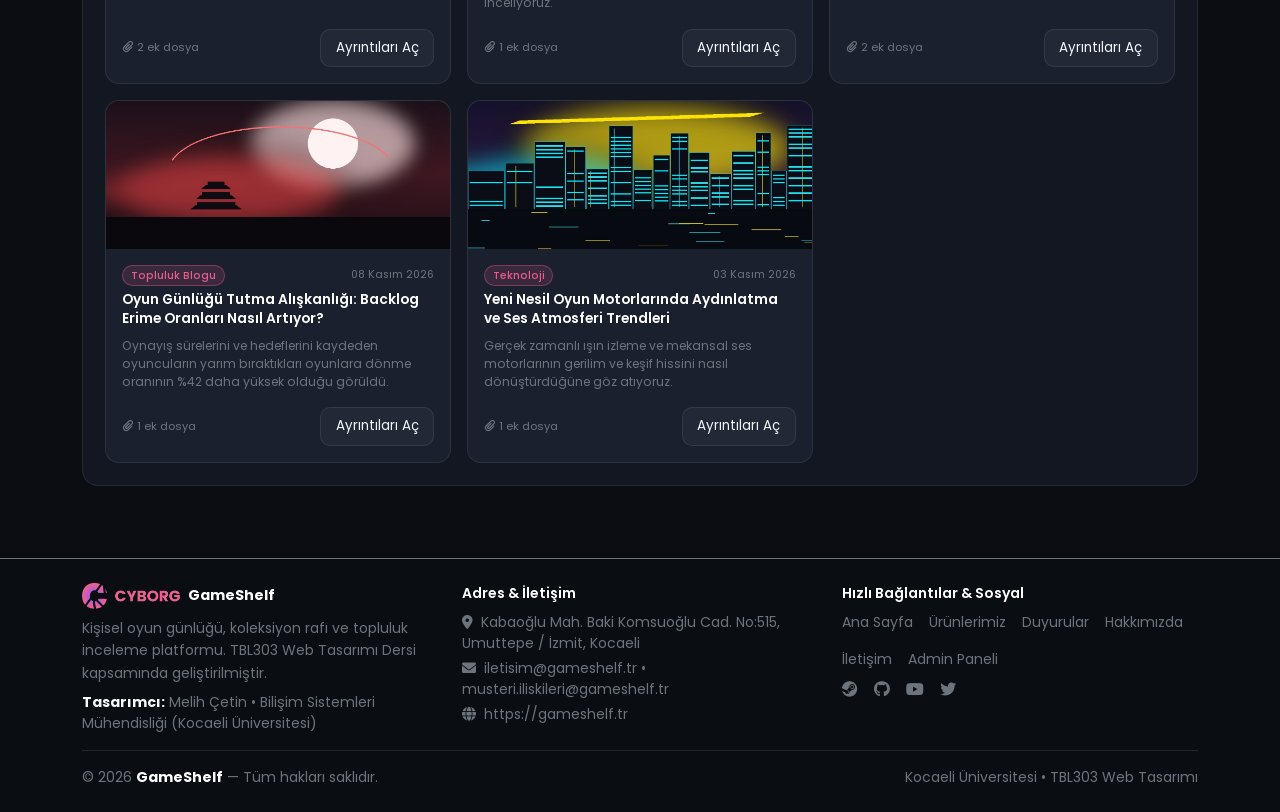
==== commit 9755eb3d: "v2.5: add server-less admin panel, 5+ announcements with file attachments, and sorted archive page" ====
--- a/index.html
+++ b/index.html
@@ -32,7 +32,7 @@
               <li><a class="dropdown-item" href="index.html#lanePopular"><i class="fa fa-fire"></i> En Popüler Oyunlar</a></li>
               <li><a class="dropdown-item" href="index.html#laneNewReleases"><i class="fa fa-sparkles"></i> Yeni Oyunlar (Ön Plan)</a></li>
               <li><a class="dropdown-item" href="index.html#laneTopReviews"><i class="fa fa-thumbs-up"></i> En Çok Upvote Alan İncelemeler</a></li>
-              <li><a class="dropdown-item" href="index.html#homeNewsGrid"><i class="fa fa-newspaper"></i> Editör Seçkisi &amp; Haberler</a></li>
+              <li><a class="dropdown-item" href="index.html#homeNewsGrid"><i class="fa fa-newspaper"></i> Duyurular &amp; Haberler</a></li>
             </ul>
           </li>
 
@@ -66,13 +66,16 @@
               <li class="dropdown-header-label">Kurumsal Sayfalar</li>
               <li><a class="dropdown-item" href="about.html"><i class="fa fa-building"></i> Hakkımızda</a></li>
               <li><a class="dropdown-item" href="mission-vision.html"><i class="fa fa-bullseye"></i> Misyon &amp; Vizyon</a></li>
-              <li><a class="dropdown-item" href="announcements.html"><i class="fa fa-bullhorn"></i> Duyurular</a></li>
+              <li><a class="dropdown-item" href="announcements.html"><i class="fa fa-bullhorn"></i> Tüm Duyurular</a></li>
             </ul>
           </li>
 
           <li class="nav-item"><a class="nav-link " href="about.html">Hakkımızda</a></li>
           <li class="nav-item"><a class="nav-link " href="mission-vision.html">Misyon-Vizyon</a></li>
           <li class="nav-item"><a class="nav-link " href="contact.html">İletişim</a></li>
+          <li class="nav-item ms-lg-2">
+            <a class="btn btn-sm gs-btn-outline " href="admin.html"><i class="fa fa-sliders me-1"></i> Admin Paneli</a>
+          </li>
         </ul>
       </div>
     </div>
@@ -143,12 +146,15 @@
   <!-- SADE EDİTÖR SEÇKİSİ & HABERLER BÖLÜMÜ -->
   <main class="container py-4">
     <section class="gs-card mb-0">
-      <div class="d-flex justify-content-between align-items-center mb-3">
+      <div class="d-flex flex-wrap justify-content-between align-items-center gap-2 mb-3">
         <div>
-          <h2 class="gs-section-title mb-0">Editör Seçkisi &amp; Haberler</h2>
-          <div class="small text-secondary mt-1">Oyun dünyasından öne çıkan dosya konuları ve güncellemeler</div>
-        </div>
-        <a href="browse.html" class="btn btn-sm gs-btn-outline">Kataloğu Aç</a>
+          <h2 class="gs-section-title mb-0">Duyurular, Fırsatlar &amp; Editör Seçkisi</h2>
+          <div class="small text-secondary mt-1">En güncel duyurular — ayrıntılar ve ekli dosyalar için duyuruya tıklayın</div>
+        </div>
+        <div class="d-flex gap-2">
+          <a href="admin.html#adminAnnouncementForm" class="btn btn-sm gs-btn-outline"><i class="fa fa-plus me-1"></i> Yeni Duyuru</a>
+          <a href="announcements.html" class="btn btn-sm gs-btn-primary">Daha Fazla →</a>
+        </div>
       </div>
       <div id="homeNewsGrid" class="row g-3"></div>
     </section>
@@ -168,7 +174,8 @@
       </button>
     </div>
     <img id="homeArticleImg" src="" alt="" class="w-100 rounded-3 mb-3" style="max-height: 230px; object-fit: cover;" />
-    <p class="text-light small mb-0" style="line-height: 1.75;" id="homeArticleBody"></p>
+    <p class="text-light small mb-3" style="line-height: 1.75;" id="homeArticleBody"></p>
+    <div id="homeArticleAttachments" class="border-top border-secondary border-opacity-25 pt-2 d-none"></div>
   </section>
 
   <!-- Tutarlı Kurumsal Alt Bilgi (Footer) -->
@@ -198,9 +205,10 @@
           <div class="d-flex flex-wrap gap-3 mb-2">
             <a href="index.html" class="text-secondary text-decoration-none">Ana Sayfa</a>
             <a href="browse.html" class="text-secondary text-decoration-none">Ürünlerimiz</a>
+            <a href="announcements.html" class="text-secondary text-decoration-none">Duyurular</a>
             <a href="about.html" class="text-secondary text-decoration-none">Hakkımızda</a>
-            <a href="mission-vision.html" class="text-secondary text-decoration-none">Misyon-Vizyon</a>
             <a href="contact.html" class="text-secondary text-decoration-none">İletişim</a>
+            <a href="admin.html" class="text-secondary text-decoration-none">Admin Paneli</a>
           </div>
           <div class="d-flex gap-3 fs-6">
             <a href="https://store.steampowered.com" target="_blank" rel="noopener" class="text-secondary" title="Steam"><i class="fab fa-steam"></i></a>
@@ -365,8 +373,8 @@
           .join("");
       }
 
-      async function renderHome(forceRefresh = false) {
-        const { games, reviews, news } = await GameShelfService.getCatalogData({ forceRefresh });
+      async function renderHome(forceRefresh = false, skipLiveFetch = false) {
+        const { games, reviews, news } = await GameShelfService.getCatalogData({ forceRefresh, skipLiveFetch });
         cachedCatalogGames = games;
 
         const signature = `${games.length}_${games.map((g) => `${g.id}:${g.collectionStatus}:${g.isFavorite}`).join(",")}_${reviews.map((r) => `${r.id}:${r.upvotes}:${r.downvotes}`).join(",")}`;
@@ -393,27 +401,33 @@
         );
         document.getElementById("trackTopReviews").innerHTML = buildReviewsTrack(topUpvotedReviews);
 
-        // 4. Editör Seçkisi & Haberler
+        // 4. Duyurular / Fırsatlar (En az 5 adet, en yeniden en eskiye sıralı)
         const newsGrid = document.getElementById("homeNewsGrid");
         newsGrid.innerHTML = news
-          .slice(0, 4)
+          .slice(0, 5)
           .map(
-            (item, idx) => `
-            <div class="col-md-6 col-lg-3">
-              <article class="gs-news-card">
+            (item, idx) => {
+              const attCount = Array.isArray(item.attachments) ? item.attachments.length : 0;
+              return `
+            <div class="col-md-6 col-lg-4">
+              <article class="gs-news-card h-100" style="cursor:pointer;" data-open-news="${idx}">
                 <img src="${item.image}" onerror="if(this.dataset.fb && this.src!==this.dataset.fb){this.src=this.dataset.fb;}" data-fb="${item.fallbackImage || item.image}" alt="${escapeHtml(item.title)}" />
                 <div class="p-3 d-flex flex-column flex-grow-1">
                   <div class="d-flex justify-content-between align-items-center gap-1 mb-1">
                     <span class="gs-badge-accent" style="font-size:0.65rem; padding:0.12rem 0.48rem;">${escapeHtml(item.category)}</span>
-                    <span class="text-secondary" style="font-size:0.68rem;">${escapeHtml(item.readTime || "")}</span>
+                    <span class="text-secondary" style="font-size:0.68rem;">${escapeHtml(item.date || item.publishedAt || "")}</span>
                   </div>
-                  <h3 class="h6 fw-semibold text-white mb-2" style="font-size:0.84rem; line-height:1.4;">${escapeHtml(item.title)}</h3>
+                  <h3 class="h6 fw-semibold text-white mb-2" style="font-size:0.86rem; line-height:1.4;">${escapeHtml(item.title)}</h3>
                   <p class="small text-secondary mb-3 flex-grow-1" style="font-size:0.76rem; line-height:1.5;">${escapeHtml(item.excerpt || "")}</p>
-                  <button type="button" class="btn btn-sm gs-btn-outline w-100" data-open-news="${idx}">Oku</button>
+                  <div class="d-flex justify-content-between align-items-center gap-2 mt-auto">
+                    ${attCount > 0 ? `<span class="small text-secondary" style="font-size:0.7rem;"><i class="fa fa-paperclip me-1"></i>${attCount} ek dosya</span>` : `<span></span>`}
+                    <button type="button" class="btn btn-sm gs-btn-outline" data-open-news="${idx}">Ayrıntıları Aç</button>
+                  </div>
                 </div>
               </article>
             </div>
-          `
+          `;
+            }
           )
           .join("");
       }
@@ -648,13 +662,27 @@
         document.getElementById("homeArticleMeta").textContent = `${article.source} • ${article.date} • ${article.readTime}`;
         document.getElementById("homeArticleImg").src = article.image;
         document.getElementById("homeArticleBody").textContent = article.content || article.excerpt;
+        const attBox = document.getElementById("homeArticleAttachments");
+        if (attBox) {
+          const atts = Array.isArray(article.attachments) ? article.attachments : [];
+          if (atts.length > 0) {
+            const iconFor = (t) => t === "pdf" ? "fa-file-pdf text-danger" : (t === "docx" || t === "word") ? "fa-file-word text-info" : "fa-file-image text-warning";
+            attBox.innerHTML = '<div class="small fw-semibold text-white mb-2">Ekli Dosyalar (PDF / Word / Görsel)</div><div class="d-flex flex-wrap gap-2">' +
+              atts.map((a) => `<span class="badge bg-dark border border-secondary border-opacity-25 text-light fw-normal px-2 py-1"><i class="fa ${iconFor(a.type)} me-1"></i>${escapeHtml(a.name)} <span class="text-secondary">(${escapeHtml(a.size || "Ek")})</span></span>`).join("") +
+              '</div>';
+            attBox.classList.remove("d-none");
+          } else {
+            attBox.classList.add("d-none");
+          }
+        }
         artBackdrop.classList.add("active");
         artOverlay.classList.add("active");
         artOverlay.setAttribute("aria-hidden", "false");
       });
 
-      // İlk yükleme + Otomatik arka plan senkronizasyonu (yeni oyun geldiğinde veya başka sekmede güncellendiğinde)
-      await renderHome();
+      // 1) Önce yerel katalogla şeritleri anında çiz (beklemesiz), 2) Arka planda canlı API ile zenginleştir
+      await renderHome(false, true);
+      renderHome(false, false);
 
       window.addEventListener("storage", () => {
         renderHome();
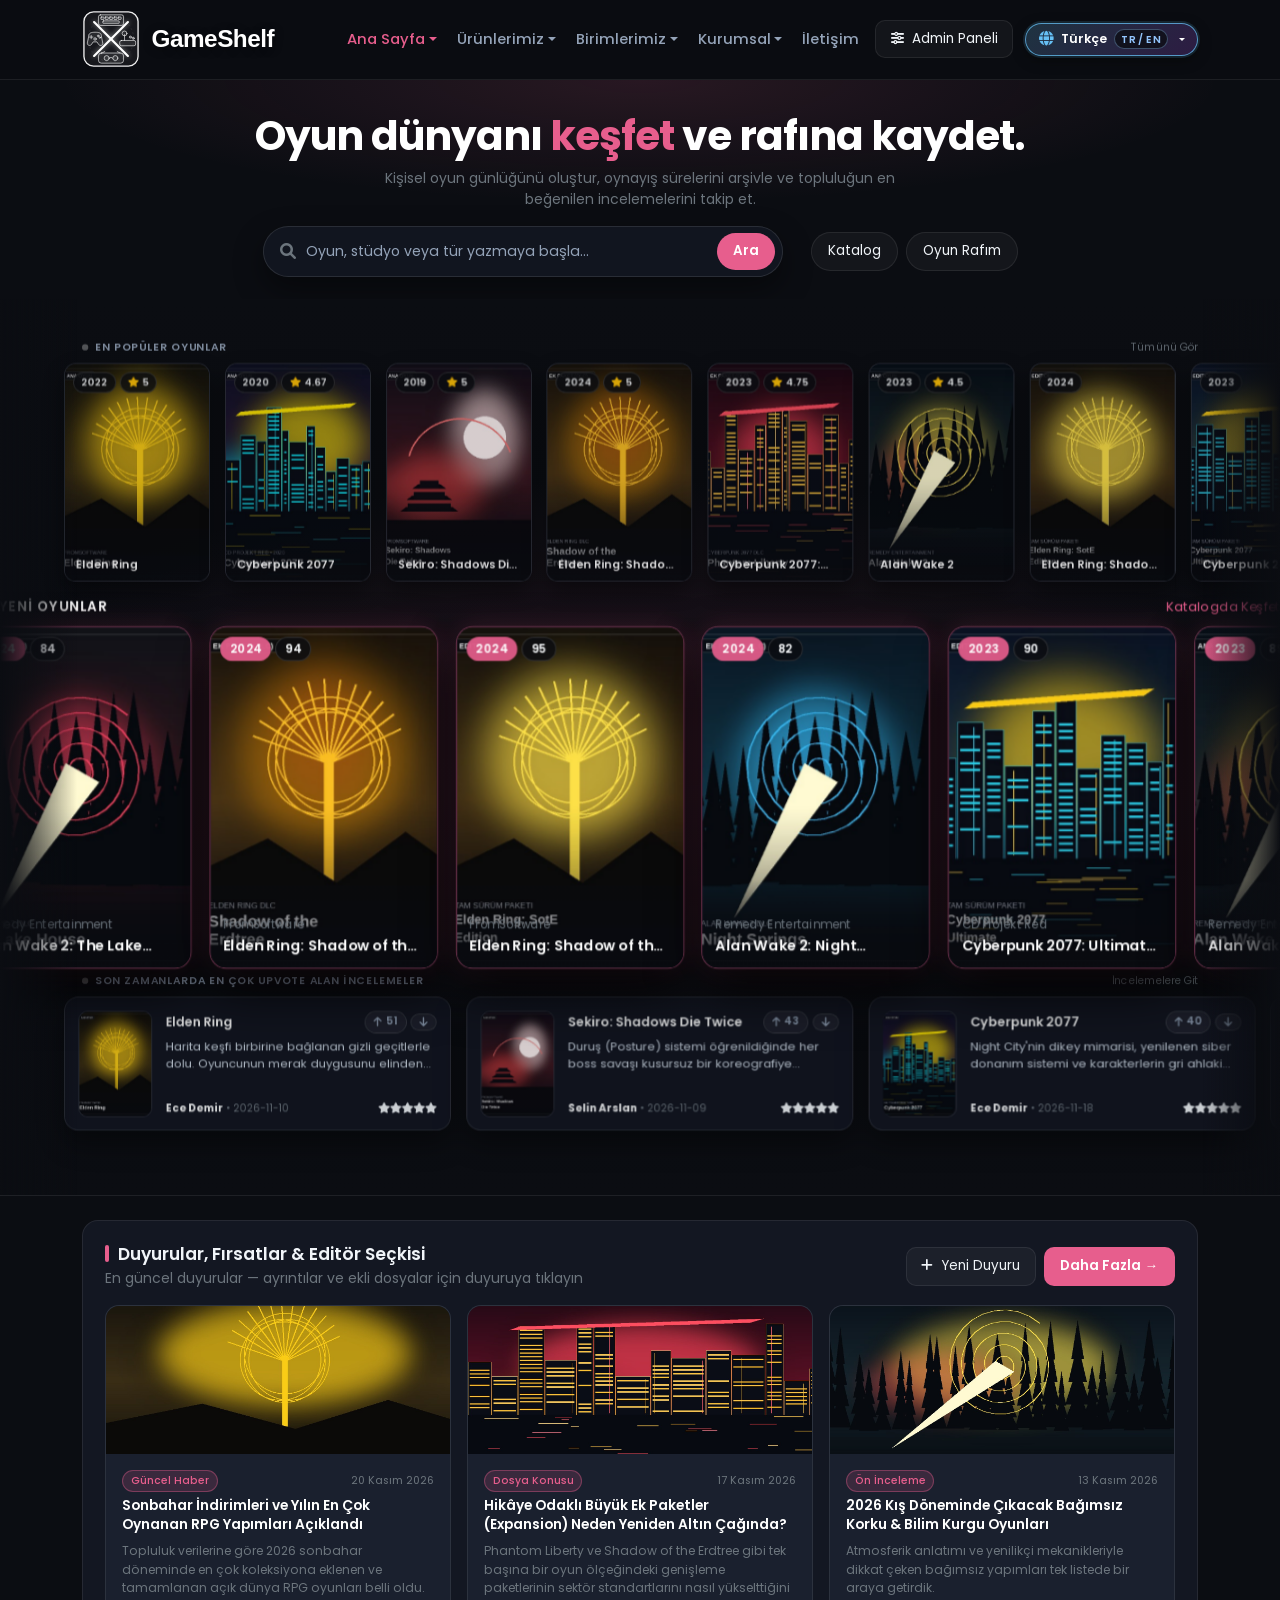
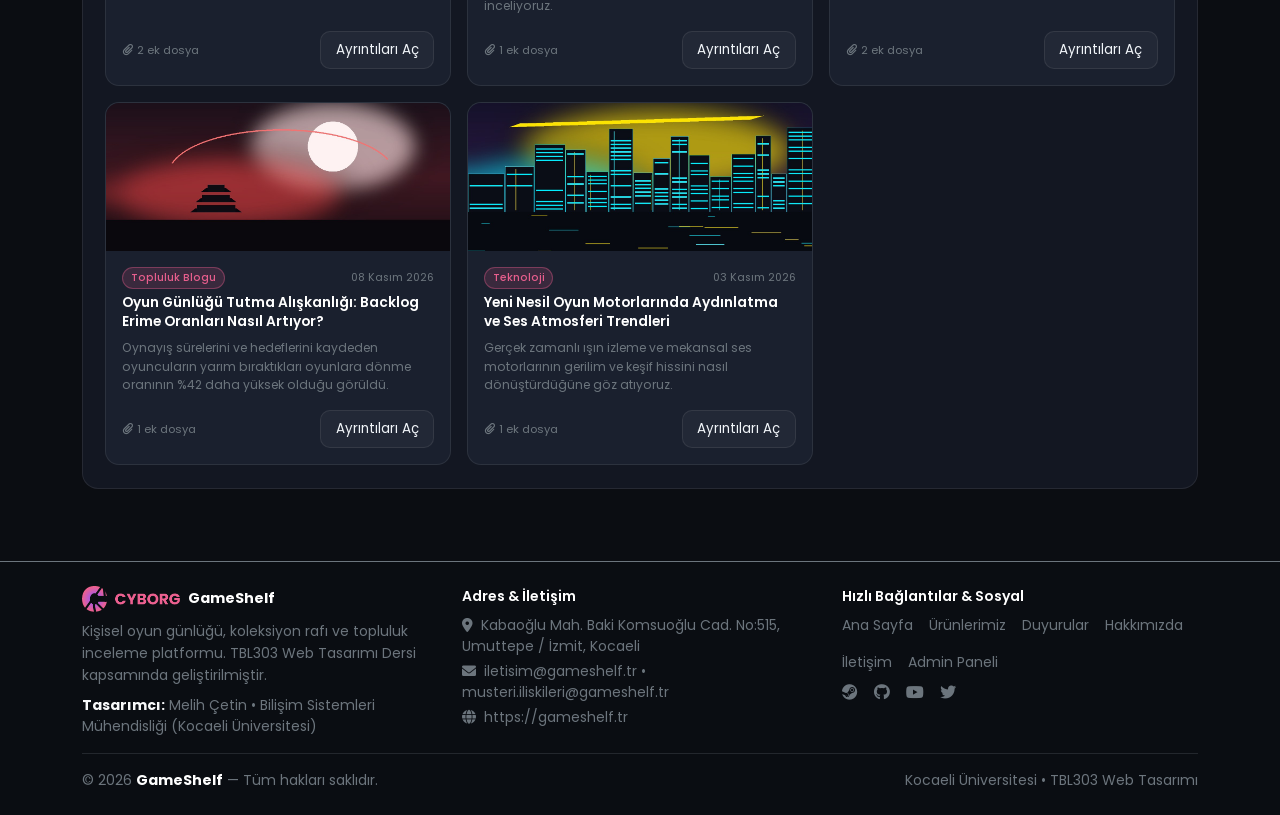
==== commit 1f5a8cc7: "v2.7: add bilingual i18n support, dynamic console logo, and page/UI refinements" ====
--- a/index.html
+++ b/index.html
@@ -10,17 +10,168 @@
   <link rel="stylesheet" href="vendor/bootstrap/css/bootstrap.min.css" />
   <link rel="stylesheet" href="assets/css/fontawesome.css" />
   <link rel="stylesheet" href="css/gameshelf.css" />
+  <script>
+    if (localStorage.getItem("gs_ui_lang") === "en") {
+      document.documentElement.lang = "en";
+    }
+  </script>
+  <script src="js/utils/i18n.js"></script>
 </head>
 <body class="gs-body">
 
-  <!-- Üst Navigasyon -->
+    <!-- Üst Navigasyon -->
   <nav class="navbar navbar-expand-lg gs-navbar">
     <div class="container">
-      <a class="navbar-brand d-flex align-items-center gap-2 text-white fw-bold" href="index.html">
-        <img src="assets/images/logo.png" alt="GameShelf" style="height: 32px;" />
-        <span>GameShelf</span>
+      <a class="navbar-brand gs-brand-link text-white fw-bold" href="index.html">
+        <div class="gs-dynamic-logo" id="gsDynamicLogo" data-state="0" aria-label="GameShelf Dynamic Logo">
+          <svg viewBox="0 0 120 120" class="gs-logo-svg" role="img" aria-hidden="true">
+            <defs>
+              <clipPath id="gsLogoSafeClip">
+                <rect x="7" y="7" width="106" height="106" rx="18" />
+              </clipPath>
+            </defs>
+
+            <!-- Dış Çerçeve -->
+            <rect x="4" y="4" width="112" height="112" rx="20" class="gs-logo-frame" />
+
+            <g clip-path="url(#gsLogoSafeClip)">
+              <circle cx="60" cy="60" r="47" class="gs-logo-orbit" />
+
+              <!-- DURUM 0: ÇARPI (X) + 4 Genişletilmiş Kontrolcü İllüstrasyonu -->
+              <g class="gs-logo-layer gs-layer-0">
+                <g class="gs-doodle-group">
+                  <!-- Üst Bölge: Geniş Mekanik Klavye -->
+                  <g transform="translate(34, 10)">
+                    <rect x="0" y="0" width="52" height="22" rx="4" />
+                    <rect x="5" y="4.5" width="6.5" height="5" rx="1" />
+                    <rect x="14" y="4.5" width="6.5" height="5" rx="1" />
+                    <rect x="23" y="4.5" width="6.5" height="5" rx="1" />
+                    <rect x="32" y="4.5" width="6.5" height="5" rx="1" />
+                    <rect x="41" y="4.5" width="6" height="5" rx="1" />
+                    <rect x="9" y="12.5" width="34" height="5" rx="1.2" />
+                  </g>
+
+                  <!-- Sol Bölge: Geniş Oyun Kolu (Gamepad) -->
+                  <g transform="translate(9, 44)">
+                    <path d="M5,9 C5,3 11,2 18,2 C25,2 31,3 31,9 L34,25 C34,29.5 29,31 25.5,27.5 L22,22 L14,22 L10.5,27.5 C7,31 2,29.5 2,25 Z" />
+                    <path d="M10,8.5 L10,15.5 M6.5,12 L13.5,12" />
+                    <circle cx="24.5" cy="9.5" r="1.7" />
+                    <circle cx="28" cy="13" r="1.7" />
+                    <circle cx="18" cy="16" r="2.6" />
+                  </g>
+
+                  <!-- Sağ Bölge: Geniş Arcade Joystick -->
+                  <g transform="translate(77, 43)">
+                    <rect x="1" y="20" width="33" height="11" rx="3.5" />
+                    <line x1="11" y1="20" x2="11" y2="8" />
+                    <circle cx="11" cy="5.5" r="5" />
+                    <circle cx="23" cy="13" r="2.1" />
+                    <circle cx="29" cy="15.5" r="2.1" />
+                  </g>
+
+                  <!-- Alt Bölge: Geniş VR Gözlüğü -->
+                  <g transform="translate(34, 86)">
+                    <rect x="0" y="3" width="52" height="21" rx="6" />
+                    <circle cx="17" cy="13.5" r="5.2" />
+                    <circle cx="35" cy="13.5" r="5.2" />
+                    <path d="M22.5,13.5 Q26,10 29.5,13.5" />
+                    <line x1="7" y1="3" x2="13" y2="0" />
+                    <line x1="45" y1="3" x2="39" y2="0" />
+                  </g>
+                </g>
+
+                <!-- Ön Plan: Çarpı (X) -->
+                <g class="gs-symbol-fg">
+                  <line x1="25" y1="25" x2="95" y2="95" />
+                  <line x1="95" y1="25" x2="25" y2="95" />
+                </g>
+              </g>
+
+              <!-- DURUM 1: YUVARLAK (O) + Genişletilmiş Klavye & Oyun Kolu -->
+              <g class="gs-logo-layer gs-layer-1">
+                <g class="gs-doodle-group">
+                  <!-- Dış Sol-Üst: Geniş Klavye -->
+                  <g transform="translate(11, 10)">
+                    <rect x="0" y="0" width="38" height="17" rx="3" />
+                    <line x1="5" y1="6" x2="14" y2="6" />
+                    <line x1="18" y1="6" x2="33" y2="6" />
+                    <line x1="8" y1="12" x2="30" y2="12" />
+                  </g>
+
+                  <!-- Yuvarlağın İçi: Büyük Oyun Kolu -->
+                  <g transform="translate(35, 45)">
+                    <path d="M6,10 C6,3.5 13,2 25,2 C37,2 44,3.5 44,10 L48,28 C48,33 42,34.5 37.5,30.5 L32,24 L18,24 L12.5,30.5 C8,34.5 2,33 2,28 Z" />
+                    <path d="M14,10 L14,18 M10,14 L18,14" />
+                    <circle cx="34" cy="11.5" r="2" />
+                    <circle cx="38.5" cy="15.5" r="2" />
+                    <circle cx="25" cy="18" r="3" />
+                  </g>
+                </g>
+
+                <!-- Ön Plan: Yuvarlak (O) -->
+                <g class="gs-symbol-fg">
+                  <circle cx="60" cy="63" r="36" />
+                </g>
+              </g>
+
+              <!-- DURUM 2: ÜÇGEN (△) + Genişletilmiş Oyun Kolu & VR Gözlüğü -->
+              <g class="gs-logo-layer gs-layer-2">
+                <g class="gs-doodle-group">
+                  <!-- Dış Sol-Üst: Geniş Oyun Kolu -->
+                  <g transform="translate(11, 10)">
+                    <path d="M4,6.5 C4,2.5 9,1.5 16.5,1.5 C24,1.5 29,2.5 29,6.5 L31.5,18 C31.5,21.5 27.5,22.5 24.5,20 L21,16 L12,16 L8.5,20 C5.5,22.5 1.5,21.5 1.5,18 Z" />
+                    <path d="M9,6.5 L9,11.5 M6.5,9 L11.5,9" />
+                    <circle cx="23" cy="9" r="1.5" />
+                  </g>
+
+                  <!-- Üçgenin İçi: Geniş VR Gözlüğü -->
+                  <g transform="translate(37, 61)">
+                    <rect x="0" y="2" width="46" height="19" rx="5.5" />
+                    <circle cx="14.5" cy="11.5" r="4.5" />
+                    <circle cx="31.5" cy="11.5" r="4.5" />
+                    <path d="M19.5,11.5 Q23,8.5 26.5,11.5" />
+                  </g>
+                </g>
+
+                <!-- Ön Plan: Üçgen (△) -->
+                <g class="gs-symbol-fg">
+                  <polygon points="60,21 101,95 19,95" />
+                </g>
+              </g>
+
+              <!-- DURUM 3: KARE (□) + Genişletilmiş Joystick & Oyun Kolu -->
+              <g class="gs-logo-layer gs-layer-3">
+                <g class="gs-doodle-group">
+                  <!-- Üst Şerit: Geniş Arcade Joystick -->
+                  <g transform="translate(42, 8)">
+                    <rect x="2" y="13" width="32" height="8.5" rx="2.5" />
+                    <line x1="12" y1="13" x2="12" y2="6" />
+                    <circle cx="12" cy="4" r="3.8" />
+                    <circle cx="23" cy="9.5" r="1.7" />
+                    <circle cx="29" cy="10.5" r="1.7" />
+                  </g>
+
+                  <!-- İç Karenin İçi: Büyük Oyun Kolu -->
+                  <g transform="translate(35, 48)">
+                    <path d="M6,10 C6,3.5 13,2 25,2 C37,2 44,3.5 44,10 L48,28 C48,33 42,34.5 37.5,30.5 L32,24 L18,24 L12.5,30.5 C8,34.5 2,33 2,28 Z" />
+                    <path d="M14,10 L14,18 M10,14 L18,14" />
+                    <circle cx="34" cy="11.5" r="2" />
+                    <circle cx="38.5" cy="15.5" r="2" />
+                    <circle cx="25" cy="18" r="3" />
+                  </g>
+                </g>
+
+                <!-- Ön Plan: Kare (□) -->
+                <g class="gs-symbol-fg">
+                  <rect x="27" y="32" width="66" height="66" rx="8" />
+                </g>
+              </g>
+            </g>
+          </svg>
+        </div>
+        <span class="gs-brand-title">GameShelf</span>
       </a>
-      <button class="navbar-toggler border-secondary" type="button" data-bs-toggle="collapse" data-bs-target="#gsMainNav">
+      <button class="navbar-toggler border-secondary" type="button" data-bs-toggle="collapse" data-bs-target="#gsMainNav" aria-label="Menüyü Aç">
         <i class="fa fa-bars text-white"></i>
       </button>
       <div class="collapse navbar-collapse" id="gsMainNav">
@@ -61,7 +212,7 @@
           </li>
 
           <li class="nav-item dropdown">
-            <a class="nav-link dropdown-toggle " href="about.html">Kurumsal</a>
+            <a class="nav-link dropdown-toggle " href="#" role="button" data-bs-toggle="dropdown" aria-expanded="false">Kurumsal</a>
             <ul class="dropdown-menu">
               <li class="dropdown-header-label">Kurumsal Sayfalar</li>
               <li><a class="dropdown-item" href="about.html"><i class="fa fa-building"></i> Hakkımızda</a></li>
@@ -70,11 +221,40 @@
             </ul>
           </li>
 
-          <li class="nav-item"><a class="nav-link " href="about.html">Hakkımızda</a></li>
-          <li class="nav-item"><a class="nav-link " href="mission-vision.html">Misyon-Vizyon</a></li>
           <li class="nav-item"><a class="nav-link " href="contact.html">İletişim</a></li>
-          <li class="nav-item ms-lg-2">
+
+          <li class="nav-item ms-lg-1">
             <a class="btn btn-sm gs-btn-outline " href="admin.html"><i class="fa fa-sliders me-1"></i> Admin Paneli</a>
+          </li>
+
+          <!-- EN SAĞ ÜST DİKKAT ÇEKİCİ DİL SEÇİMİ (KENDİ DİLİNDE: TÜRKÇE / ENGLISH) -->
+          <li class="nav-item dropdown ms-lg-2 mt-2 mt-lg-0">
+            <button type="button"
+                    class="btn btn-sm dropdown-toggle gs-lang-switcher-btn"
+                    id="gsLangDropdownBtn"
+                    data-bs-toggle="dropdown"
+                    aria-expanded="false"
+                    aria-label="Language / Dil Seçimi"
+                    title="Dil Seçimi / Language">
+              <i class="fa fa-globe gs-lang-globe-icon" aria-hidden="true"></i>
+              <span id="gsCurrentLangLabel">Türkçe</span>
+              <span class="gs-lang-code-pill">TR / EN</span>
+            </button>
+            <ul class="dropdown-menu dropdown-menu-end gs-lang-dropdown-menu" aria-labelledby="gsLangDropdownBtn">
+              <li class="dropdown-header-label px-2 py-1" style="font-size:0.68rem;">Dil / Language</li>
+              <li>
+                <button type="button" class="dropdown-item gs-lang-option active" data-set-lang="tr">
+                  <span>🇹🇷 Türkçe</span>
+                  <span class="badge bg-dark border border-secondary border-opacity-25 text-info">TR</span>
+                </button>
+              </li>
+              <li>
+                <button type="button" class="dropdown-item gs-lang-option" data-set-lang="en">
+                  <span>🇬🇧 English</span>
+                  <span class="badge bg-dark border border-secondary border-opacity-25 text-info">EN</span>
+                </button>
+              </li>
+            </ul>
           </li>
         </ul>
       </div>
@@ -695,5 +875,6 @@
       }, 60000);
     })();
   </script>
+  <script src="js/utils/dynamicLogo.js"></script>
 </body>
 </html>
--- a/css/gameshelf.css
+++ b/css/gameshelf.css
@@ -2582,3 +2582,215 @@
   height: 148px;
   object-fit: cover;
 }
+
+
+/* === SAĞ ÜST DİKKAT ÇEKİCİ DİL SEÇİMİ (TÜRKÇE / ENGLISH) === */
+.gs-lang-switcher-btn {
+  display: inline-flex;
+  align-items: center;
+  gap: 0.45rem;
+  padding: 0.34rem 0.78rem;
+  border-radius: 999px;
+  font-size: 0.78rem;
+  font-weight: 600;
+  color: #ffffff !important;
+  background: linear-gradient(135deg, rgba(102, 192, 244, 0.22), rgba(168, 85, 247, 0.22));
+  border: 1.5px solid rgba(102, 192, 244, 0.75);
+  box-shadow: 0 0 0 2px rgba(102, 192, 244, 0.14), 0 4px 14px rgba(0, 0, 0, 0.35);
+  transition: transform 0.18s ease, box-shadow 0.18s ease, border-color 0.18s ease;
+}
+
+.gs-lang-switcher-btn:hover,
+.gs-lang-switcher-btn:focus {
+  transform: translateY(-1px);
+  border-color: #ffffff;
+  box-shadow: 0 0 0 3px rgba(102, 192, 244, 0.28), 0 6px 18px rgba(0, 0, 0, 0.45);
+}
+
+.gs-lang-globe-icon {
+  color: #66c0f4;
+  font-size: 0.92rem;
+}
+
+.gs-lang-code-pill {
+  font-size: 0.65rem;
+  letter-spacing: 0.04em;
+  padding: 0.08rem 0.38rem;
+  border-radius: 999px;
+  background: rgba(11, 13, 18, 0.75);
+  color: #93c5fd;
+  border: 1px solid rgba(147, 197, 253, 0.35);
+}
+
+.gs-lang-dropdown-menu {
+  min-width: 195px;
+  padding: 0.45rem;
+  border-radius: 14px;
+  background: #121722;
+  border: 1px solid rgba(102, 192, 244, 0.45);
+  box-shadow: 0 14px 34px rgba(0, 0, 0, 0.65);
+}
+
+.gs-lang-option {
+  display: flex;
+  align-items: center;
+  justify-content: space-between;
+  gap: 0.5rem;
+  border-radius: 9px;
+  padding: 0.45rem 0.65rem;
+  font-size: 0.82rem;
+  font-weight: 500;
+  color: #e2e8f0;
+}
+
+.gs-lang-option:hover {
+  background: rgba(102, 192, 244, 0.14);
+  color: #ffffff;
+}
+
+.gs-lang-option.active {
+  background: rgba(102, 192, 244, 0.24);
+  color: #ffffff;
+  font-weight: 600;
+}
+
+.gs-review-edited-badge {
+  display: inline-flex;
+  align-items: center;
+  gap: 0.28rem;
+  font-size: 0.7rem;
+  color: #93c5fd;
+  background: rgba(59, 130, 246, 0.14);
+  border: 1px solid rgba(59, 130, 246, 0.32);
+  border-radius: 999px;
+  padding: 0.06rem 0.52rem;
+}
+
+
+
+
+/* === DİNAMİK BEYAZ KONSOL TUŞU & GENİŞLETİLMİŞ NET DOODLE LOGO === */
+.gs-brand-link {
+  display: inline-flex;
+  align-items: center;
+  gap: 0.72rem !important;
+  padding-top: 0.15rem;
+  padding-bottom: 0.15rem;
+}
+
+.gs-brand-title {
+  font-size: 1.52rem;
+  font-weight: 800;
+  letter-spacing: -0.02em;
+  line-height: 1;
+  color: #ffffff;
+  text-shadow: 0 2px 10px rgba(0, 0, 0, 0.45);
+}
+
+.gs-dynamic-logo {
+  width: 58px;
+  height: 58px;
+  position: relative;
+  display: inline-flex;
+  align-items: center;
+  justify-content: center;
+  flex-shrink: 0;
+  overflow: hidden;
+  border-radius: 14px;
+}
+
+.gs-logo-svg {
+  width: 100%;
+  height: 100%;
+  display: block;
+}
+
+.gs-logo-frame {
+  fill: rgba(255, 255, 255, 0.05);
+  stroke: rgba(255, 255, 255, 0.92);
+  stroke-width: 2.8;
+}
+
+.gs-logo-orbit {
+  fill: none;
+  stroke: rgba(255, 255, 255, 0.14);
+  stroke-width: 1.2;
+  stroke-dasharray: 4 5;
+}
+
+/* Arka plandaki kontrolcü illüstrasyonları — taşmadan geniş ve gözle net görünür */
+.gs-doodle-group {
+  fill: rgba(255, 255, 255, 0.08);
+  stroke: rgba(255, 255, 255, 0.62);
+  stroke-width: 2.05;
+  stroke-linecap: round;
+  stroke-linejoin: round;
+}
+
+/* Ön plandaki konsol tuş sembolleri — en önde, parlak beyaz */
+.gs-symbol-fg {
+  fill: none;
+  stroke: #ffffff;
+  stroke-width: 4.5;
+  stroke-linecap: round;
+  stroke-linejoin: round;
+  filter: drop-shadow(0 0 5px rgba(255, 255, 255, 0.55));
+}
+
+.gs-logo-layer {
+  transform-box: fill-box;
+  transform-origin: center center;
+  opacity: 0;
+  pointer-events: none;
+  transition:
+    opacity 0.5s cubic-bezier(0.22, 1, 0.36, 1),
+    transform 0.6s cubic-bezier(0.22, 1, 0.36, 1);
+}
+
+/* Position odaklı akıcı geçişler (çerçeve içinde kalacak ölçekte) */
+.gs-layer-0 {
+  transform: translateX(-14px) translateY(-8px) scale(0.94);
+}
+.gs-dynamic-logo[data-state="0"] .gs-layer-0 {
+  opacity: 1;
+  transform: translateX(0) translateY(0) scale(1);
+}
+
+.gs-layer-1 {
+  transform: translateX(14px) translateY(-10px) scale(0.94);
+}
+.gs-dynamic-logo[data-state="1"] .gs-layer-1 {
+  opacity: 1;
+  transform: translateX(0) translateY(0) scale(1);
+}
+
+.gs-layer-2 {
+  transform: translateX(-12px) translateY(14px) scale(0.94);
+}
+.gs-dynamic-logo[data-state="2"] .gs-layer-2 {
+  opacity: 1;
+  transform: translateX(0) translateY(0) scale(1);
+}
+
+.gs-layer-3 {
+  transform: translateX(14px) translateY(12px) scale(0.94);
+}
+.gs-dynamic-logo[data-state="3"] .gs-layer-3 {
+  opacity: 1;
+  transform: translateX(0) translateY(0) scale(1);
+}
+
+.gs-brand-link:hover .gs-dynamic-logo {
+  transform: scale(1.04);
+  transition: transform 0.2s ease;
+}
+
+@media (max-width: 575.98px) {
+  .gs-dynamic-logo {
+    width: 48px;
+    height: 48px;
+  }
+  .gs-brand-title {
+    font-size: 1.3rem;
+  }
+}
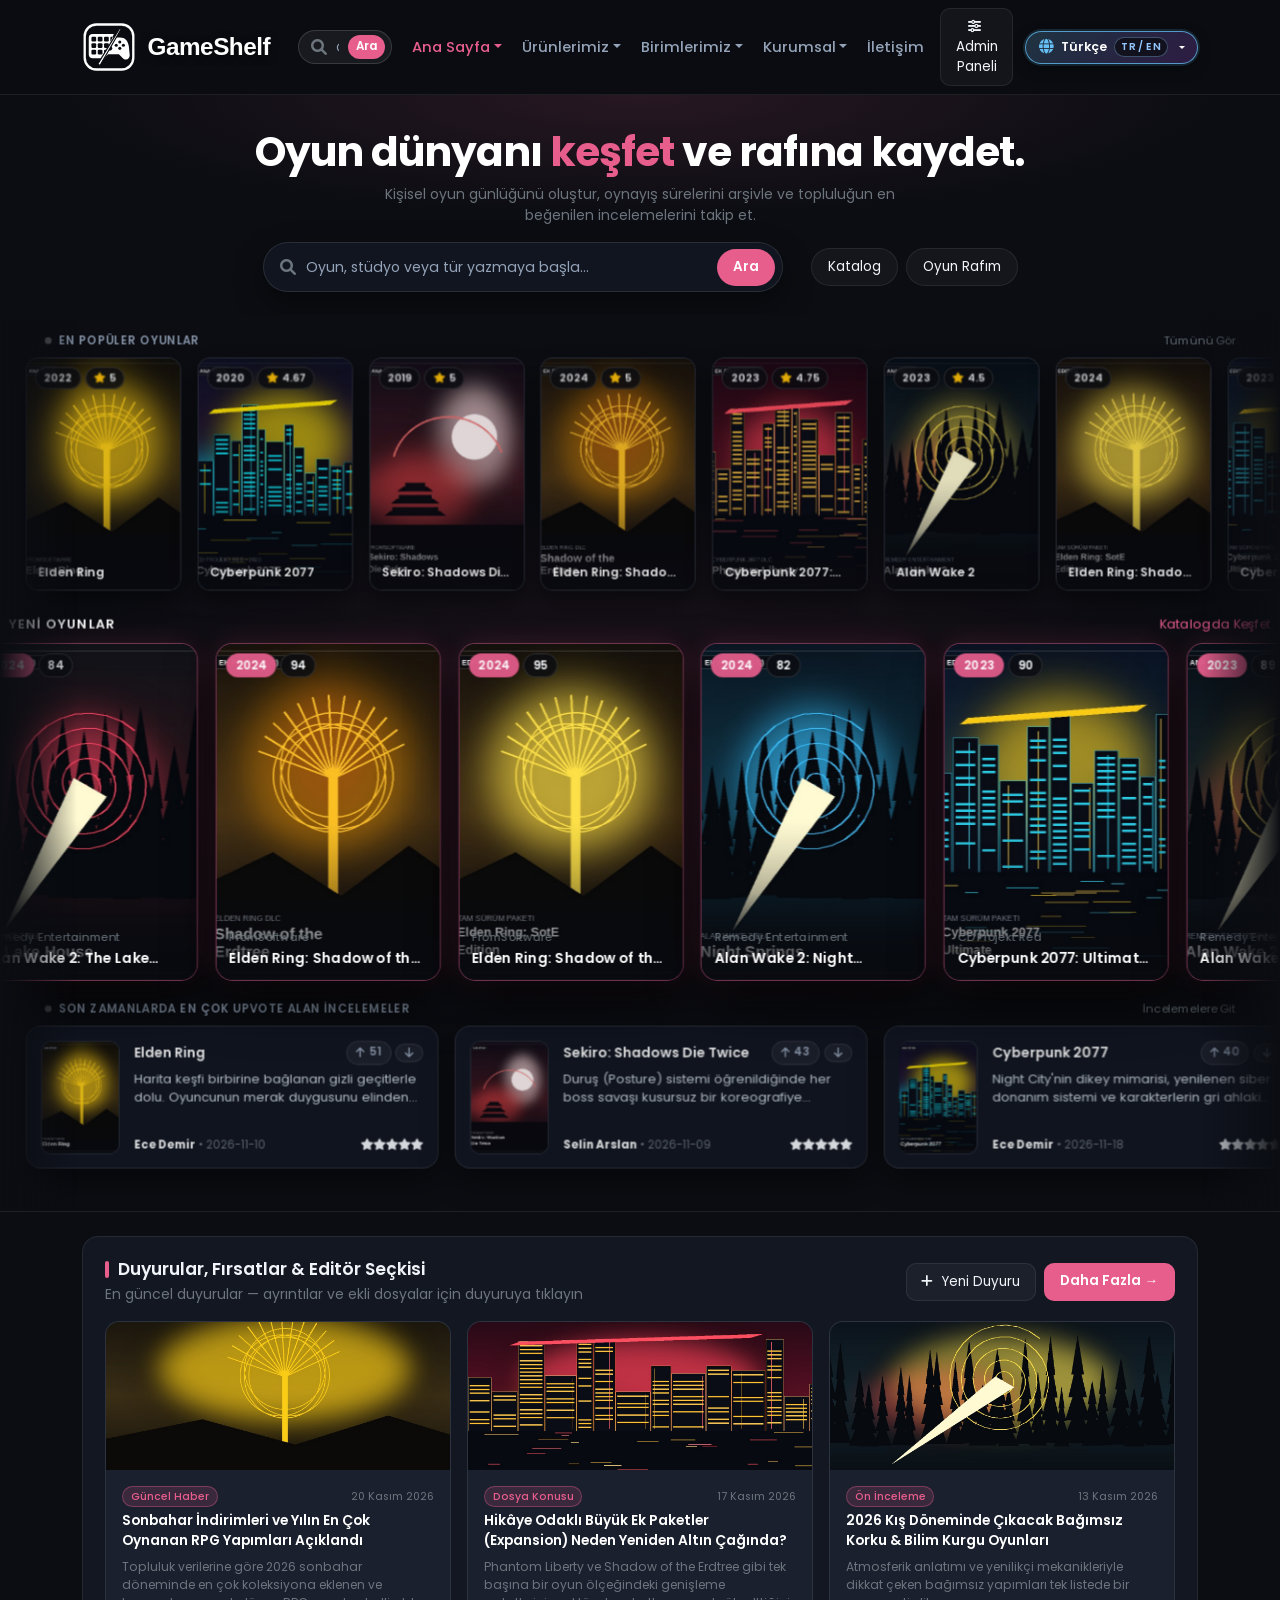
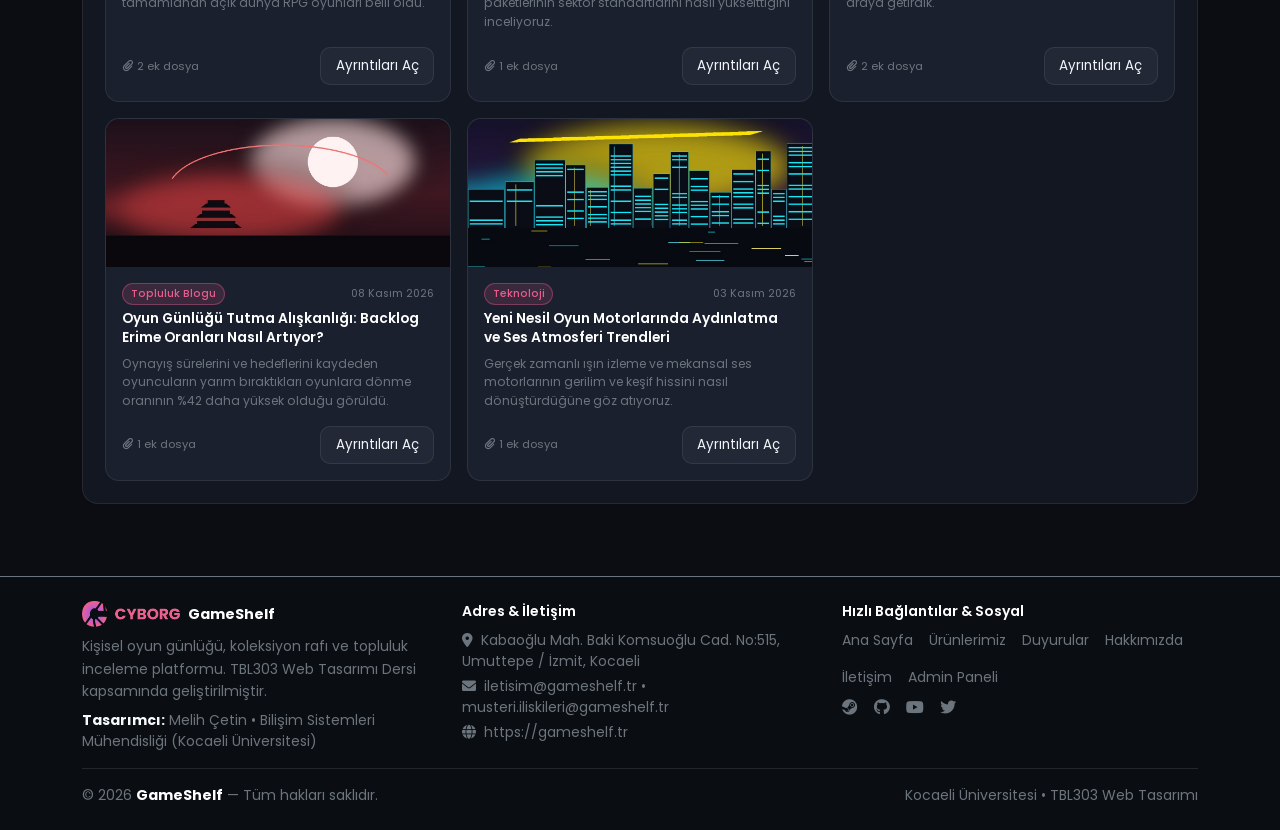
==== commit fbb0ff7e: "v2.8: add statistics page, update brand and favicon logo, and refine search and hovercards" ====
--- a/index.html
+++ b/index.html
@@ -16,6 +16,9 @@
     }
   </script>
   <script src="js/utils/i18n.js"></script>
+  <link rel="icon" type="image/svg+xml" href="data:image/svg+xml,%3Csvg%20xmlns%3D%22http%3A//www.w3.org/2000/svg%22%20viewBox%3D%220%200%20120%20120%22%3E%3Cdefs%3E%3CclipPath%20id%3D%22fk%22%3E%3Cpolygon%20points%3D%220%2C0%2084%2C0%2036%2C120%200%2C120%22/%3E%3C/clipPath%3E%3CclipPath%20id%3D%22fg%22%3E%3Cpolygon%20points%3D%2284%2C0%20120%2C0%20120%2C120%2036%2C120%22/%3E%3C/clipPath%3E%3C/defs%3E%3Crect%20x%3D%226%22%20y%3D%2210%22%20width%3D%22108%22%20height%3D%22100%22%20rx%3D%2226%22%20fill%3D%22%230b0e16%22%20stroke%3D%22%23ffffff%22%20stroke-width%3D%225.5%22/%3E%3Cg%20clip-path%3D%22url%28%23fk%29%22%3E%3Crect%20x%3D%2215%22%20y%3D%2231%22%20width%3D%2268%22%20height%3D%2254%22%20rx%3D%229%22%20fill%3D%22%23ffffff%22/%3E%3Crect%20x%3D%2221%22%20y%3D%2237%22%20width%3D%2210.5%22%20height%3D%2210.5%22%20rx%3D%222.5%22%20fill%3D%22%230b0e16%22/%3E%3Crect%20x%3D%2235%22%20y%3D%2237%22%20width%3D%2210.5%22%20height%3D%2210.5%22%20rx%3D%222.5%22%20fill%3D%22%230b0e16%22/%3E%3Crect%20x%3D%2249%22%20y%3D%2237%22%20width%3D%2210.5%22%20height%3D%2210.5%22%20rx%3D%222.5%22%20fill%3D%22%230b0e16%22/%3E%3Crect%20x%3D%2263%22%20y%3D%2237%22%20width%3D%2210.5%22%20height%3D%2210.5%22%20rx%3D%222.5%22%20fill%3D%22%230b0e16%22/%3E%3Crect%20x%3D%2221%22%20y%3D%2251.5%22%20width%3D%2210.5%22%20height%3D%2210.5%22%20rx%3D%222.5%22%20fill%3D%22%230b0e16%22/%3E%3Crect%20x%3D%2235%22%20y%3D%2251.5%22%20width%3D%2210.5%22%20height%3D%2210.5%22%20rx%3D%222.5%22%20fill%3D%22%230b0e16%22/%3E%3Crect%20x%3D%2249%22%20y%3D%2251.5%22%20width%3D%2210.5%22%20height%3D%2210.5%22%20rx%3D%222.5%22%20fill%3D%22%230b0e16%22/%3E%3Crect%20x%3D%2263%22%20y%3D%2251.5%22%20width%3D%2210.5%22%20height%3D%2210.5%22%20rx%3D%222.5%22%20fill%3D%22%230b0e16%22/%3E%3Crect%20x%3D%2221%22%20y%3D%2266%22%20width%3D%2210.5%22%20height%3D%2210.5%22%20rx%3D%222.5%22%20fill%3D%22%230b0e16%22/%3E%3Crect%20x%3D%2235%22%20y%3D%2266%22%20width%3D%2210.5%22%20height%3D%2210.5%22%20rx%3D%222.5%22%20fill%3D%22%230b0e16%22/%3E%3Crect%20x%3D%2249%22%20y%3D%2266%22%20width%3D%2210.5%22%20height%3D%2210.5%22%20rx%3D%222.5%22%20fill%3D%22%230b0e16%22/%3E%3C/g%3E%3Cg%20clip-path%3D%22url%28%23fg%29%22%3E%3Cpath%20d%3D%22M52%2C39%20L84%2C39%20C96%2C39%20102%2C46%20104%2C58%20L106%2C77%20C107%2C86%2099%2C91%2092%2C86%20L82%2C76%20L58%2C76%20L46%2C88%20C39%2C93%2033%2C87%2035%2C77%20L41%2C53%20C43%2C44%2046%2C39%2052%2C39%20Z%22%20fill%3D%22%23ffffff%22/%3E%3Ccircle%20cx%3D%2262%22%20cy%3D%2263%22%20r%3D%225.2%22%20fill%3D%22%230b0e16%22/%3E%3Ccircle%20cx%3D%2284%22%20cy%3D%2249%22%20r%3D%223.4%22%20fill%3D%22%230b0e16%22/%3E%3Ccircle%20cx%3D%2292%22%20cy%3D%2256%22%20r%3D%223.4%22%20fill%3D%22%230b0e16%22/%3E%3Ccircle%20cx%3D%2284%22%20cy%3D%2263%22%20r%3D%223.4%22%20fill%3D%22%230b0e16%22/%3E%3Ccircle%20cx%3D%2276%22%20cy%3D%2256%22%20r%3D%223.4%22%20fill%3D%22%230b0e16%22/%3E%3C/g%3E%3Cpolygon%20points%3D%2284%2C18%2035%2C98%2040%2C101%2087%2C20%22%20fill%3D%22%23ffffff%22%20stroke%3D%22%230b0e16%22%20stroke-width%3D%222.6%22%20stroke-linejoin%3D%22round%22/%3E%3C/svg%3E" />
+  <link rel="icon" type="image/png" sizes="32x32" href="assets/images/favicon-32.png" />
+  <link rel="icon" type="image/png" href="assets/images/favicon.png" />
 </head>
 <body class="gs-body">
 
@@ -23,154 +26,75 @@
   <nav class="navbar navbar-expand-lg gs-navbar">
     <div class="container">
       <a class="navbar-brand gs-brand-link text-white fw-bold" href="index.html">
-        <div class="gs-dynamic-logo" id="gsDynamicLogo" data-state="0" aria-label="GameShelf Dynamic Logo">
+        <div class="gs-static-logo" id="gsStaticLogo" aria-label="GameShelf Logo">
           <svg viewBox="0 0 120 120" class="gs-logo-svg" role="img" aria-hidden="true">
             <defs>
-              <clipPath id="gsLogoSafeClip">
-                <rect x="7" y="7" width="106" height="106" rx="18" />
+              <!-- Diyagonal çizginin sol üstü (Klavye bölgesi) -->
+              <clipPath id="gsClipKeyboard">
+                <polygon points="0,0 82,0 38,120 0,120" />
+              </clipPath>
+              <!-- Diyagonal çizginin sağ altı (Gamepad bölgesi) -->
+              <clipPath id="gsClipGamepad">
+                <polygon points="82,0 120,0 120,120 38,120" />
               </clipPath>
             </defs>
 
-            <!-- Dış Çerçeve -->
-            <rect x="4" y="4" width="112" height="112" rx="20" class="gs-logo-frame" />
-
-            <g clip-path="url(#gsLogoSafeClip)">
-              <circle cx="60" cy="60" r="47" class="gs-logo-orbit" />
-
-              <!-- DURUM 0: ÇARPI (X) + 4 Genişletilmiş Kontrolcü İllüstrasyonu -->
-              <g class="gs-logo-layer gs-layer-0">
-                <g class="gs-doodle-group">
-                  <!-- Üst Bölge: Geniş Mekanik Klavye -->
-                  <g transform="translate(34, 10)">
-                    <rect x="0" y="0" width="52" height="22" rx="4" />
-                    <rect x="5" y="4.5" width="6.5" height="5" rx="1" />
-                    <rect x="14" y="4.5" width="6.5" height="5" rx="1" />
-                    <rect x="23" y="4.5" width="6.5" height="5" rx="1" />
-                    <rect x="32" y="4.5" width="6.5" height="5" rx="1" />
-                    <rect x="41" y="4.5" width="6" height="5" rx="1" />
-                    <rect x="9" y="12.5" width="34" height="5" rx="1.2" />
-                  </g>
-
-                  <!-- Sol Bölge: Geniş Oyun Kolu (Gamepad) -->
-                  <g transform="translate(9, 44)">
-                    <path d="M5,9 C5,3 11,2 18,2 C25,2 31,3 31,9 L34,25 C34,29.5 29,31 25.5,27.5 L22,22 L14,22 L10.5,27.5 C7,31 2,29.5 2,25 Z" />
-                    <path d="M10,8.5 L10,15.5 M6.5,12 L13.5,12" />
-                    <circle cx="24.5" cy="9.5" r="1.7" />
-                    <circle cx="28" cy="13" r="1.7" />
-                    <circle cx="18" cy="16" r="2.6" />
-                  </g>
-
-                  <!-- Sağ Bölge: Geniş Arcade Joystick -->
-                  <g transform="translate(77, 43)">
-                    <rect x="1" y="20" width="33" height="11" rx="3.5" />
-                    <line x1="11" y1="20" x2="11" y2="8" />
-                    <circle cx="11" cy="5.5" r="5" />
-                    <circle cx="23" cy="13" r="2.1" />
-                    <circle cx="29" cy="15.5" r="2.1" />
-                  </g>
-
-                  <!-- Alt Bölge: Geniş VR Gözlüğü -->
-                  <g transform="translate(34, 86)">
-                    <rect x="0" y="3" width="52" height="21" rx="6" />
-                    <circle cx="17" cy="13.5" r="5.2" />
-                    <circle cx="35" cy="13.5" r="5.2" />
-                    <path d="M22.5,13.5 Q26,10 29.5,13.5" />
-                    <line x1="7" y1="3" x2="13" y2="0" />
-                    <line x1="45" y1="3" x2="39" y2="0" />
-                  </g>
-                </g>
-
-                <!-- Ön Plan: Çarpı (X) -->
-                <g class="gs-symbol-fg">
-                  <line x1="25" y1="25" x2="95" y2="95" />
-                  <line x1="95" y1="25" x2="25" y2="95" />
-                </g>
-              </g>
-
-              <!-- DURUM 1: YUVARLAK (O) + Genişletilmiş Klavye & Oyun Kolu -->
-              <g class="gs-logo-layer gs-layer-1">
-                <g class="gs-doodle-group">
-                  <!-- Dış Sol-Üst: Geniş Klavye -->
-                  <g transform="translate(11, 10)">
-                    <rect x="0" y="0" width="38" height="17" rx="3" />
-                    <line x1="5" y1="6" x2="14" y2="6" />
-                    <line x1="18" y1="6" x2="33" y2="6" />
-                    <line x1="8" y1="12" x2="30" y2="12" />
-                  </g>
-
-                  <!-- Yuvarlağın İçi: Büyük Oyun Kolu -->
-                  <g transform="translate(35, 45)">
-                    <path d="M6,10 C6,3.5 13,2 25,2 C37,2 44,3.5 44,10 L48,28 C48,33 42,34.5 37.5,30.5 L32,24 L18,24 L12.5,30.5 C8,34.5 2,33 2,28 Z" />
-                    <path d="M14,10 L14,18 M10,14 L18,14" />
-                    <circle cx="34" cy="11.5" r="2" />
-                    <circle cx="38.5" cy="15.5" r="2" />
-                    <circle cx="25" cy="18" r="3" />
-                  </g>
-                </g>
-
-                <!-- Ön Plan: Yuvarlak (O) -->
-                <g class="gs-symbol-fg">
-                  <circle cx="60" cy="63" r="36" />
-                </g>
-              </g>
-
-              <!-- DURUM 2: ÜÇGEN (△) + Genişletilmiş Oyun Kolu & VR Gözlüğü -->
-              <g class="gs-logo-layer gs-layer-2">
-                <g class="gs-doodle-group">
-                  <!-- Dış Sol-Üst: Geniş Oyun Kolu -->
-                  <g transform="translate(11, 10)">
-                    <path d="M4,6.5 C4,2.5 9,1.5 16.5,1.5 C24,1.5 29,2.5 29,6.5 L31.5,18 C31.5,21.5 27.5,22.5 24.5,20 L21,16 L12,16 L8.5,20 C5.5,22.5 1.5,21.5 1.5,18 Z" />
-                    <path d="M9,6.5 L9,11.5 M6.5,9 L11.5,9" />
-                    <circle cx="23" cy="9" r="1.5" />
-                  </g>
-
-                  <!-- Üçgenin İçi: Geniş VR Gözlüğü -->
-                  <g transform="translate(37, 61)">
-                    <rect x="0" y="2" width="46" height="19" rx="5.5" />
-                    <circle cx="14.5" cy="11.5" r="4.5" />
-                    <circle cx="31.5" cy="11.5" r="4.5" />
-                    <path d="M19.5,11.5 Q23,8.5 26.5,11.5" />
-                  </g>
-                </g>
-
-                <!-- Ön Plan: Üçgen (△) -->
-                <g class="gs-symbol-fg">
-                  <polygon points="60,21 101,95 19,95" />
-                </g>
-              </g>
-
-              <!-- DURUM 3: KARE (□) + Genişletilmiş Joystick & Oyun Kolu -->
-              <g class="gs-logo-layer gs-layer-3">
-                <g class="gs-doodle-group">
-                  <!-- Üst Şerit: Geniş Arcade Joystick -->
-                  <g transform="translate(42, 8)">
-                    <rect x="2" y="13" width="32" height="8.5" rx="2.5" />
-                    <line x1="12" y1="13" x2="12" y2="6" />
-                    <circle cx="12" cy="4" r="3.8" />
-                    <circle cx="23" cy="9.5" r="1.7" />
-                    <circle cx="29" cy="10.5" r="1.7" />
-                  </g>
-
-                  <!-- İç Karenin İçi: Büyük Oyun Kolu -->
-                  <g transform="translate(35, 48)">
-                    <path d="M6,10 C6,3.5 13,2 25,2 C37,2 44,3.5 44,10 L48,28 C48,33 42,34.5 37.5,30.5 L32,24 L18,24 L12.5,30.5 C8,34.5 2,33 2,28 Z" />
-                    <path d="M14,10 L14,18 M10,14 L18,14" />
-                    <circle cx="34" cy="11.5" r="2" />
-                    <circle cx="38.5" cy="15.5" r="2" />
-                    <circle cx="25" cy="18" r="3" />
-                  </g>
-                </g>
-
-                <!-- Ön Plan: Kare (□) -->
-                <g class="gs-symbol-fg">
-                  <rect x="27" y="32" width="66" height="66" rx="8" />
-                </g>
-              </g>
+            <!-- Yuvarlatılmış Kalın Beyaz Dış Çerçeve -->
+            <rect x="6" y="10" width="108" height="100" rx="26" fill="#090b10" stroke="#ffffff" stroke-width="5.2" />
+
+            <!-- SOL BÖLGE: BEYAZ DOLGULU KLAVYE -->
+            <g clip-path="url(#gsClipKeyboard)">
+              <!-- Klavye Ana Gövdesi -->
+              <rect x="15" y="31" width="68" height="54" rx="9" fill="#ffffff" />
+              <!-- 3x4 Yuvarlatılmış Kare Tuş Oyukları (Siyah Kontrast) -->
+              <!-- Satır 1 -->
+              <rect x="21" y="37" width="10.5" height="10.5" rx="2.6" fill="#090b10" />
+              <rect x="35" y="37" width="10.5" height="10.5" rx="2.6" fill="#090b10" />
+              <rect x="49" y="37" width="10.5" height="10.5" rx="2.6" fill="#090b10" />
+              <rect x="63" y="37" width="10.5" height="10.5" rx="2.6" fill="#090b10" />
+              <!-- Satır 2 -->
+              <rect x="21" y="51.5" width="10.5" height="10.5" rx="2.6" fill="#090b10" />
+              <rect x="35" y="51.5" width="10.5" height="10.5" rx="2.6" fill="#090b10" />
+              <rect x="49" y="51.5" width="10.5" height="10.5" rx="2.6" fill="#090b10" />
+              <rect x="63" y="51.5" width="10.5" height="10.5" rx="2.6" fill="#090b10" />
+              <!-- Satır 3 -->
+              <rect x="21" y="66" width="10.5" height="10.5" rx="2.6" fill="#090b10" />
+              <rect x="35" y="66" width="10.5" height="10.5" rx="2.6" fill="#090b10" />
+              <rect x="49" y="66" width="10.5" height="10.5" rx="2.6" fill="#090b10" />
             </g>
+
+            <!-- SAĞ BÖLGE: BEYAZ DOLGULU OYUN KOLU (GAMEPAD) -->
+            <g clip-path="url(#gsClipGamepad)">
+              <!-- Ergonomik Beyaz Gamepad Silüeti -->
+              <path d="M52,39 L84,39 C96,39 102,46 104,58 L106,77 C107,86 99,91 92,86 L82,76 L58,76 L46,88 C39,93 33,87 35,77 L41,53 C43,44 46,39 52,39 Z"
+                    fill="#ffffff" />
+              <!-- Sol Analog / Kontrol Dairesi -->
+              <circle cx="62" cy="63" r="5.2" fill="#090b10" />
+              <!-- Sağ 4'lü Aksiyon Butonları (Elmas Dizilimi) -->
+              <circle cx="84" cy="49" r="3.4" fill="#090b10" />
+              <circle cx="92" cy="56" r="3.4" fill="#090b10" />
+              <circle cx="84" cy="63" r="3.4" fill="#090b10" />
+              <circle cx="76" cy="56" r="3.4" fill="#090b10" />
+            </g>
+
+            <!-- ORTA DİYAGONAL AYIRICI ÇİZGİ (Siyah dış konturlu, uçlara doğru incelen beyaz kesim çizgisi) -->
+            <polygon points="84,18 35,98 40,101 87,20" fill="#ffffff" stroke="#090b10" stroke-width="2.6" stroke-linejoin="round" />
           </svg>
         </div>
         <span class="gs-brand-title">GameShelf</span>
       </a>
+      <!-- GameShelf ile Home Arasında Kalıcı Global Oyun Arama Kutucuğu -->
+      <div class="gs-nav-search-wrap" id="globalNavSearchWrap">
+        <form id="globalNavSearchForm" class="gs-nav-search-bar" autocomplete="off">
+          <i class="fa fa-search text-secondary" id="globalNavSearchIcon"></i>
+          <input type="text"
+                 id="globalNavSearchInput"
+                 placeholder="Oyun, stüdyo veya tür yazmaya başla..."
+                 aria-label="Oyun ara" />
+          <button type="submit" class="btn btn-sm gs-btn-primary rounded-pill px-2 py-0" style="font-size:0.74rem; height:24px;">Ara</button>
+        </form>
+        <div class="gs-search-suggestions gs-nav-search-suggestions" id="globalNavSearchSuggestions" role="listbox"></div>
+      </div>
       <button class="navbar-toggler border-secondary" type="button" data-bs-toggle="collapse" data-bs-target="#gsMainNav" aria-label="Menüyü Aç">
         <i class="fa fa-bars text-white"></i>
       </button>
@@ -204,6 +128,7 @@
             <a class="nav-link dropdown-toggle " href="profile.html">Birimlerimiz</a>
             <ul class="dropdown-menu">
               <li class="dropdown-header-label">Platform &amp; Topluluk Birimleri</li>
+              <li><a class="dropdown-item" href="stats.html"><i class="fa fa-chart-bar"></i> Sayılarla GameShelf</a></li>
               <li><a class="dropdown-item" href="profile.html?tab=overview"><i class="fa fa-user"></i> Kişisel Günlük &amp; İstatistikler</a></li>
               <li><a class="dropdown-item" href="profile.html?tab=games"><i class="fa fa-th"></i> Oyun Rafı (Kapaklar)</a></li>
               <li><a class="dropdown-item" href="streams.html"><i class="fa fa-video"></i> Canlı Yayın &amp; Akış Birimi</a></li>
@@ -408,18 +333,20 @@
 
   <script src="vendor/bootstrap/js/bootstrap.min.js"></script>
   <script src="js/services/gameShelfService.js"></script>
+  <script src="js/utils/globalSearch.js"></script>
   <script>
     (async function initHomePage() {
       let cachedCatalogGames = [];
       let lastRenderedSignature = "";
 
       function escapeHtml(str) {
-        if (!str) return "";
+        if (str === null || str === undefined) return "";
         return String(str)
           .replace(/&/g, "&amp;")
           .replace(/</g, "&lt;")
           .replace(/>/g, "&gt;")
-          .replace(/"/g, "&quot;");
+          .replace(/"/g, "&quot;")
+          .replace(/\'/g, "&#39;");
       }
 
       // Görsel yüklendiğinde yatay kalmış bir yedek görselse (width > height) orantısını koru
@@ -446,34 +373,167 @@
         return html;
       }
 
+      const gameLookupMap = new Map();
+
+      // === STEAM TARZI 1 SANİYE HOVER KARTVİZİTİ (ANA SAYFA ŞERİTLERİ) ===
+      (function initSteamHoverCard() {
+        const cardEl = document.getElementById("gsSteamHoverCard");
+        const stageWrap = document.querySelector(".gs-stream-stage-wrap");
+        if (!cardEl || !stageWrap) return;
+
+        let hoverTimer = null;
+        let activeCardHost = null;
+        let isPointerInsidePopup = false;
+
+        function hideHoverCard() {
+          clearTimeout(hoverTimer);
+          hoverTimer = null;
+          activeCardHost = null;
+          cardEl.classList.remove("is-visible");
+          cardEl.setAttribute("aria-hidden", "true");
+        }
+
+        function showHoverCardFor(hostEl) {
+          if (!hostEl || !document.body.contains(hostEl)) return;
+          const gameId = hostEl.getAttribute("data-hover-game-id");
+          const g = gameLookupMap.get(String(gameId));
+          if (!g) return;
+
+          const isEn = window.GameShelfI18n && window.GameShelfI18n.getLang() === "en";
+          const genresHtml = (g.genres || [])
+            .slice(0, 3)
+            .map((gn) => `<span class="gs-hc-tag">${escapeHtml(gn)}</span>`)
+            .join("");
+          const platformsText = (g.platforms || []).slice(0, 3).join(", ");
+          const synopsis = (g.synopsis || g.description || "").trim();
+          const shortDesc =
+            synopsis.length > 115
+              ? synopsis.slice(0, 112) + "..."
+              : synopsis || (isEn ? "Click to explore details, playtime logs, and community reviews." : "Detaylar, oynayış kayıtları ve topluluk incelemeleri için tıklayın.");
+
+          const statusText = g.collectionStatus
+            ? `${isEn ? "In Shelf" : "Rafta"} (${g.collectionStatus})`
+            : isEn
+            ? "Not in shelf"
+            : "Rafta değil";
+
+          cardEl.innerHTML = `
+            <div class="gs-hc-banner">
+              <img src="${escapeHtml(g.heroImage || g.coverImage)}"
+                   onerror="if(this.dataset.fb && this.src!==this.dataset.fb){this.src=this.dataset.fb;}" data-fb="${escapeHtml(g.coverImage)}"
+                   alt="${escapeHtml(g.title)}" />
+              <div class="gs-hc-banner-grad"></div>
+              <div class="gs-hc-badges">
+                ${g.releaseYear ? `<span class="gs-hc-pill">${g.releaseYear}</span>` : ""}
+                ${g.metacritic ? `<span class="gs-hc-pill gs-hc-pill--mc">MC ${g.metacritic}</span>` : ""}
+                ${g.communityAverage ? `<span class="gs-hc-pill"><i class="fa fa-star text-warning me-1"></i>${g.communityAverage}</span>` : ""}
+              </div>
+            </div>
+            <div class="gs-hc-body">
+              <div class="gs-hc-title">${escapeHtml(g.title)}</div>
+              <div class="gs-hc-meta">
+                ${escapeHtml(g.studio || "Studio")}${platformsText ? " • " + escapeHtml(platformsText) : ""}
+              </div>
+              <p class="gs-hc-desc">${escapeHtml(shortDesc)}</p>
+              ${genresHtml ? `<div class="gs-hc-tags">${genresHtml}</div>` : ""}
+              <div class="gs-hc-footer">
+                <span class="small text-secondary">${escapeHtml(statusText)}</span>
+                <a href="details.html?id=${g.id}" class="btn btn-xs gs-btn-primary rounded-pill px-2 py-0" style="font-size:0.72rem;">
+                  ${isEn ? "Open Game →" : "Oyuna Git →"}
+                </a>
+              </div>
+            </div>
+          `;
+
+          const rect = hostEl.getBoundingClientRect();
+          const cardW = 290;
+          const cardH = 310;
+          const margin = 12;
+
+          let left = rect.right + 10;
+          if (left + cardW > window.innerWidth - margin) {
+            left = rect.left - cardW - 10;
+          }
+          if (left < margin) {
+            left = Math.max(margin, Math.min(window.innerWidth - cardW - margin, rect.left));
+          }
+
+          let top = rect.top + (rect.height - cardH) / 2;
+          top = Math.max(74, Math.min(window.innerHeight - cardH - margin, top));
+
+          cardEl.style.left = `${Math.round(left)}px`;
+          cardEl.style.top = `${Math.round(top)}px`;
+          cardEl.classList.add("is-visible");
+          cardEl.setAttribute("aria-hidden", "false");
+        }
+
+        function scheduleHoverFor(host) {
+          if (!host) {
+            if (!isPointerInsidePopup) hideHoverCard();
+            return;
+          }
+          if (host === activeCardHost) return;
+          clearTimeout(hoverTimer);
+          activeCardHost = host;
+          hoverTimer = setTimeout(() => {
+            if (activeCardHost === host) {
+              showHoverCardFor(host);
+            }
+          }, 1000);
+        }
+
+        stageWrap.addEventListener("mousemove", (e) => {
+          const host = e.target.closest("[data-hover-game-id]");
+          scheduleHoverFor(host);
+        });
+
+        stageWrap.addEventListener("mouseleave", () => {
+          setTimeout(() => {
+            if (!isPointerInsidePopup) hideHoverCard();
+          }, 90);
+        });
+
+        cardEl.addEventListener("mouseenter", () => {
+          isPointerInsidePopup = true;
+        });
+
+        cardEl.addEventListener("mouseleave", () => {
+          isPointerInsidePopup = false;
+          hideHoverCard();
+        });
+
+        window.addEventListener("scroll", hideHoverCard, { passive: true });
+      })();
+
       function renderCoverCardHtml(g, isFront) {
+        gameLookupMap.set(String(g.id), g);
         const cardClass = isFront ? "gs-front-cover-card" : "gs-back-cover-card";
         const inShelf = Boolean(g.collectionStatus);
         const isFav = Boolean(g.isFavorite);
         const subInfo = g.studio || (g.genres && g.genres[0]) || "";
 
         return `
-          <div class="${cardClass}" data-game-card="${g.id}">
+          <div class="${cardClass}" data-game-card="${g.id}" data-hover-game-id="${g.id}">
             <div class="gs-strip-quick-actions ${inShelf || isFav ? "has-active" : ""}">
               <button type="button"
                       class="gs-strip-action-btn ${inShelf ? "is-active" : ""}"
                       data-strip-shelf="${g.id}"
-                      title="${inShelf ? "Rafımda Ekli" : "Rafıma Ekle"}">
+                      title="${inShelf ? (window.GameShelfI18n && GameShelfI18n.getLang() === "en" ? "In My Shelf" : "Rafımda Ekli") : (window.GameShelfI18n && GameShelfI18n.getLang() === "en" ? "Add to Shelf" : "Rafıma Ekle")}">
                 <i class="fa ${inShelf ? "fa-check" : "fa-plus"}"></i>
               </button>
               <button type="button"
                       class="gs-strip-action-btn ${isFav ? "is-active" : ""}"
                       data-strip-fav="${g.id}"
-                      title="${isFav ? "Favorilerden Çıkar" : "Favorilere Ekle"}">
+                      title="${isFav ? (window.GameShelfI18n && GameShelfI18n.getLang() === "en" ? "Remove from Favorites" : "Favorilerden Çıkar") : (window.GameShelfI18n && GameShelfI18n.getLang() === "en" ? "Add to Favorites" : "Favorilere Ekle")}">
                 <i class="${isFav ? "fas" : "far"} fa-heart"></i>
               </button>
             </div>
 
             <a href="details.html?id=${g.id}" class="gs-cover-card-link" title="${escapeHtml(g.title)}">
-              <img src="${g.coverImage}"
+              <img src="${escapeHtml(g.coverImage)}"
                    onload="window.gsHandleCoverLoad(this)"
                    onerror="if(this.dataset.fb && this.src!==this.dataset.fb){this.src=this.dataset.fb;}"
-                   data-fb="${g.fallbackCover || g.coverImage}"
+                   data-fb="${escapeHtml(g.fallbackCover || g.coverImage)}"
                    alt="${escapeHtml(g.title)}" />
               <div class="gs-cover-pill-top">
                 <span class="gs-cover-chip ${isFront ? "gs-cover-chip--new" : ""}">${g.releaseYear || (isFront ? "Yeni" : "")}</span>
@@ -591,7 +651,7 @@
               return `
             <div class="col-md-6 col-lg-4">
               <article class="gs-news-card h-100" style="cursor:pointer;" data-open-news="${idx}">
-                <img src="${item.image}" onerror="if(this.dataset.fb && this.src!==this.dataset.fb){this.src=this.dataset.fb;}" data-fb="${item.fallbackImage || item.image}" alt="${escapeHtml(item.title)}" />
+                <img src="${escapeHtml(item.image)}" onerror="if(this.dataset.fb && this.src!==this.dataset.fb){this.src=this.dataset.fb;}" data-fb="${escapeHtml(item.fallbackImage || item.image)}" alt="${escapeHtml(item.title)}" />
                 <div class="p-3 d-flex flex-column flex-grow-1">
                   <div class="d-flex justify-content-between align-items-center gap-1 mb-1">
                     <span class="gs-badge-accent" style="font-size:0.65rem; padding:0.12rem 0.48rem;">${escapeHtml(item.category)}</span>
@@ -733,15 +793,15 @@
             .map(
               (g, idx) => `
               <a href="details.html?id=${g.id}" class="gs-suggestion-item" data-suggestion-idx="${idx}" role="option">
-                <img src="${g.coverImage}"
+                <img src="${escapeHtml(g.coverImage)}"
                      onerror="if(this.dataset.fb && this.src!==this.dataset.fb){this.src=this.dataset.fb;}"
-                     data-fb="${g.fallbackCover || g.coverImage}"
+                     data-fb="${escapeHtml(g.fallbackCover || g.coverImage)}"
                      alt="${escapeHtml(g.title)}"
                      class="gs-suggestion-poster" />
                 <div class="flex-grow-1 min-w-0">
                   <div class="fw-semibold text-white text-truncate" style="font-size:0.84rem;">${escapeHtml(g.title)}</div>
                   <div class="text-secondary text-truncate" style="font-size:0.72rem;">
-                    ${[g.releaseYear, g.studio, (g.genres || []).slice(0, 2).join(", ")].filter(Boolean).join(" • ")}
+                    ${escapeHtml([g.releaseYear, g.studio, (g.genres || []).slice(0, 2).join(", ")].filter(Boolean).join(" • "))}
                   </div>
                 </div>
                 ${
@@ -839,7 +899,7 @@
         if (!article) return;
         document.getElementById("homeArticleTag").textContent = article.category;
         document.getElementById("homeArticleTitle").textContent = article.title;
-        document.getElementById("homeArticleMeta").textContent = `${article.source} • ${article.date} • ${article.readTime}`;
+        document.getElementById("homeArticleMeta").textContent = `${escapeHtml(article.source)} • ${escapeHtml(article.date)} • ${escapeHtml(article.readTime)}`;
         document.getElementById("homeArticleImg").src = article.image;
         document.getElementById("homeArticleBody").textContent = article.content || article.excerpt;
         const attBox = document.getElementById("homeArticleAttachments");
@@ -875,6 +935,7 @@
       }, 60000);
     })();
   </script>
-  <script src="js/utils/dynamicLogo.js"></script>
+  <!-- Steam Tarzı 1 Saniye Hover Oyun Kartviziti -->
+  <div class="gs-steam-hovercard" id="gsSteamHoverCard" aria-hidden="true"></div>
 </body>
 </html>
--- a/css/gameshelf.css
+++ b/css/gameshelf.css
@@ -1981,23 +1981,25 @@
 
 /* Üst ve Alt Şeritler: 3D Derinlikte Biraz Daha Geride ama Net ve Okunabilir */
 .gs-3d-lane--back {
-  transform: translateZ(-75px) scale(0.95);
-  opacity: 0.84;
-  z-index: 2;
+  transform: translateZ(0px) scale(0.96);
+  opacity: 0.88;
+  z-index: 5;
+  pointer-events: auto;
 }
 
 .gs-3d-lane--back:hover {
-  transform: translateZ(-25px) scale(0.985);
+  transform: translateZ(18px) scale(0.99);
+  opacity: 1;
+  z-index: 12;
+}
+
+/* Orta Şerit (Yeni Oyunlar): 3D Ön Planda, Daha Büyük ve Vurgulu */
+.gs-3d-lane--front {
+  transform: translateZ(36px) scale(1.015);
   opacity: 1;
   z-index: 8;
-}
-
-/* Orta Şerit (Yeni Oyunlar): 3D Ön Planda, Daha Büyük ve Vurgulu */
-.gs-3d-lane--front {
-  transform: translateZ(48px) scale(1.02);
-  opacity: 1;
-  z-index: 10;
   padding: 0.55rem 0;
+  pointer-events: auto;
 }
 
 .gs-lane-header {
@@ -2794,3 +2796,193 @@
     font-size: 1.3rem;
   }
 }
+
+
+/* === STATİK BEYAZ DOLGULU LOGO & NAVBAR GLOBAL ARAMA KUTUCUĞU === */
+.gs-static-logo {
+  width: 54px;
+  height: 54px;
+  display: inline-flex;
+  align-items: center;
+  justify-content: center;
+  flex-shrink: 0;
+  border-radius: 14px;
+  transition: transform 0.2s ease;
+}
+
+.gs-brand-link:hover .gs-static-logo {
+  transform: scale(1.04);
+}
+
+.gs-nav-search-wrap {
+  position: relative;
+  flex: 1 1 230px;
+  max-width: 310px;
+  margin: 0 0.75rem;
+}
+
+.gs-nav-search-bar {
+  display: flex;
+  align-items: center;
+  gap: 0.45rem;
+  background: rgba(255, 255, 255, 0.06);
+  border: 1px solid rgba(255, 255, 255, 0.14);
+  border-radius: 999px;
+  padding: 0.26rem 0.4rem 0.26rem 0.75rem;
+  transition: border-color 0.2s ease, background 0.2s ease, box-shadow 0.2s ease;
+}
+
+.gs-nav-search-bar:focus-within {
+  background: rgba(18, 22, 33, 0.96);
+  border-color: rgba(var(--gs-accent-rgb), 0.75);
+  box-shadow: 0 0 0 3px rgba(var(--gs-accent-rgb), 0.16);
+}
+
+.gs-nav-search-bar input {
+  width: 100%;
+  min-width: 0;
+  background: transparent;
+  border: 0;
+  outline: none;
+  color: #ffffff;
+  font-size: 0.8rem;
+}
+
+.gs-nav-search-bar input::placeholder {
+  color: var(--gs-text-muted);
+}
+
+.gs-nav-search-suggestions {
+  top: calc(100% + 6px);
+  left: 0;
+  right: 0;
+  min-width: 280px;
+  z-index: 2060;
+}
+
+@media (max-width: 991.98px) {
+  .gs-nav-search-wrap {
+    order: 3;
+    flex: 1 1 100%;
+    max-width: 100%;
+    margin: 0.5rem 0 0.25rem;
+  }
+}
+
+/* === STEAM TARZI 1 SANİYE HOVER KARTVİZİTİ === */
+.gs-steam-hovercard {
+  position: fixed;
+  width: 290px;
+  background: #131722;
+  border: 1px solid rgba(var(--gs-accent-rgb), 0.55);
+  border-radius: 14px;
+  box-shadow: 0 22px 48px rgba(0, 0, 0, 0.82), 0 0 0 1px rgba(255, 255, 255, 0.06);
+  overflow: hidden;
+  z-index: 2050;
+  opacity: 0;
+  visibility: hidden;
+  transform: translateY(6px) scale(0.97);
+  transition: opacity 0.2s ease, transform 0.2s ease, visibility 0.2s ease;
+  pointer-events: auto;
+}
+
+.gs-steam-hovercard.is-visible {
+  opacity: 1;
+  visibility: visible;
+  transform: translateY(0) scale(1);
+}
+
+.gs-hc-banner {
+  position: relative;
+  width: 100%;
+  height: 112px;
+  background: #0b0e14;
+  overflow: hidden;
+}
+
+.gs-hc-banner img {
+  width: 100%;
+  height: 100%;
+  object-fit: cover;
+  display: block;
+}
+
+.gs-hc-banner-grad {
+  position: absolute;
+  inset: 0;
+  background: linear-gradient(180deg, rgba(19, 23, 34, 0.15) 0%, #131722 100%);
+}
+
+.gs-hc-badges {
+  position: absolute;
+  top: 8px;
+  left: 8px;
+  right: 8px;
+  display: flex;
+  flex-wrap: wrap;
+  gap: 0.3rem;
+}
+
+.gs-hc-pill {
+  background: rgba(11, 14, 20, 0.82);
+  border: 1px solid rgba(255, 255, 255, 0.16);
+  color: #f3f4f6;
+  font-size: 0.68rem;
+  font-weight: 600;
+  padding: 0.12rem 0.45rem;
+  border-radius: 999px;
+}
+
+.gs-hc-pill--mc {
+  border-color: rgba(34, 197, 94, 0.55);
+  color: #4ade80;
+}
+
+.gs-hc-body {
+  padding: 0.65rem 0.85rem 0.8rem;
+}
+
+.gs-hc-title {
+  font-size: 0.94rem;
+  font-weight: 700;
+  color: #ffffff;
+  line-height: 1.25;
+  margin-bottom: 0.2rem;
+}
+
+.gs-hc-meta {
+  font-size: 0.72rem;
+  color: var(--gs-text-muted);
+  margin-bottom: 0.45rem;
+}
+
+.gs-hc-desc {
+  font-size: 0.75rem;
+  color: #d1d5db;
+  line-height: 1.45;
+  margin-bottom: 0.55rem;
+}
+
+.gs-hc-tags {
+  display: flex;
+  flex-wrap: wrap;
+  gap: 0.28rem;
+  margin-bottom: 0.6rem;
+}
+
+.gs-hc-tag {
+  font-size: 0.66rem;
+  background: rgba(255, 255, 255, 0.07);
+  border: 1px solid rgba(255, 255, 255, 0.12);
+  color: #e5e7eb;
+  padding: 0.1rem 0.42rem;
+  border-radius: 6px;
+}
+
+.gs-hc-footer {
+  display: flex;
+  align-items: center;
+  justify-content: space-between;
+  padding-top: 0.45rem;
+  border-top: 1px solid rgba(255, 255, 255, 0.1);
+}
